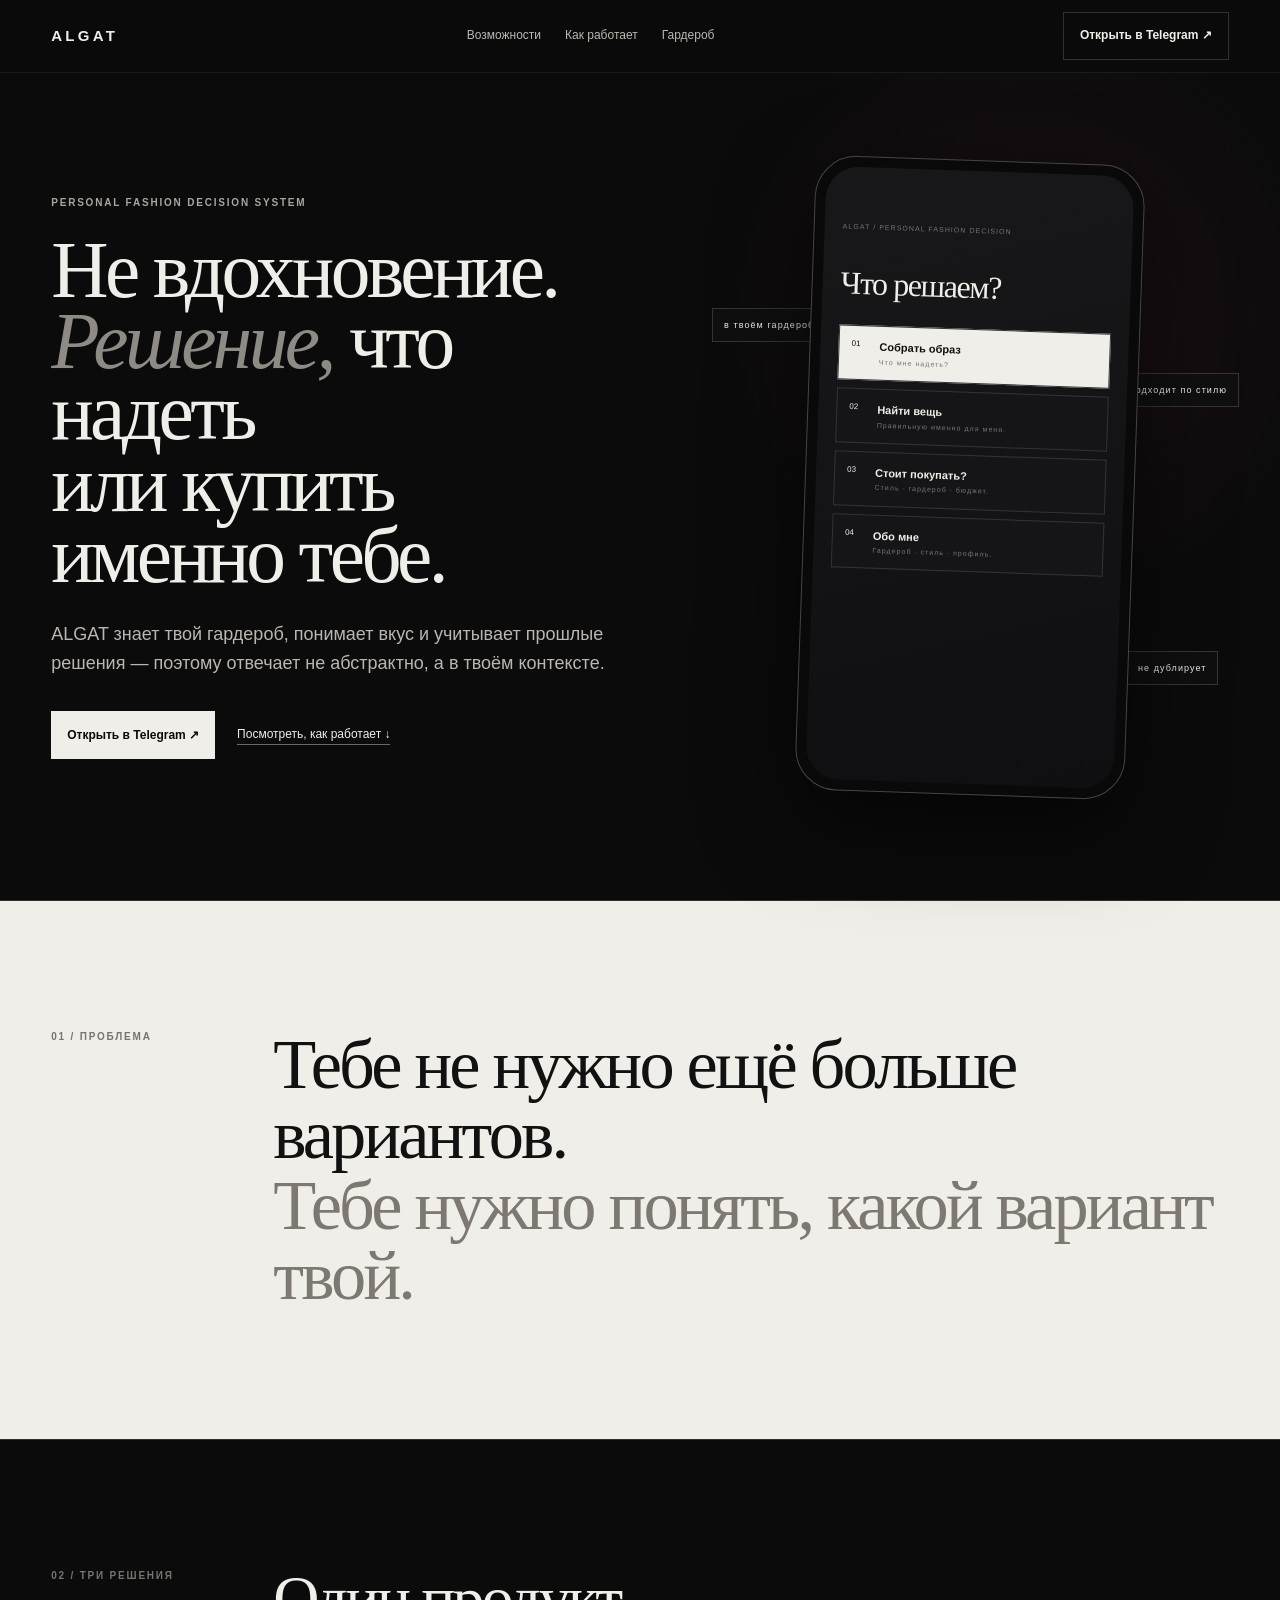
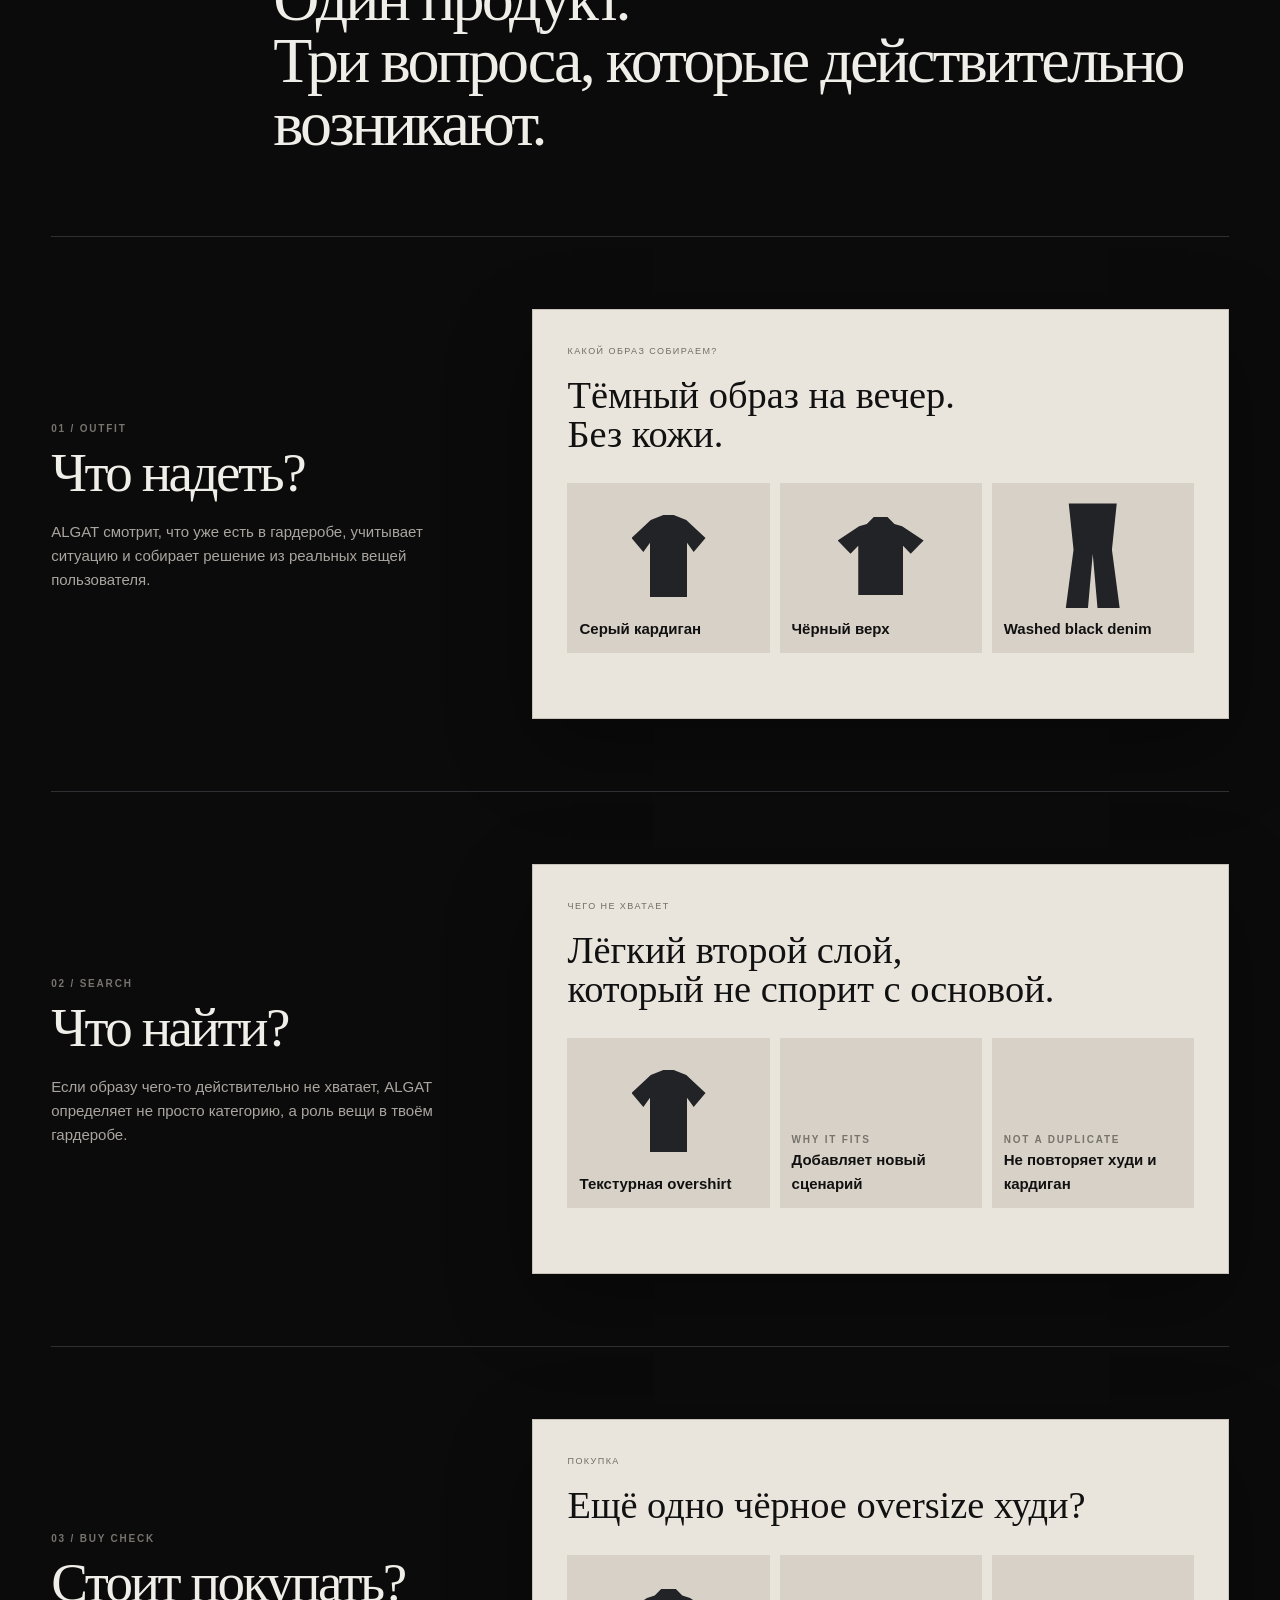
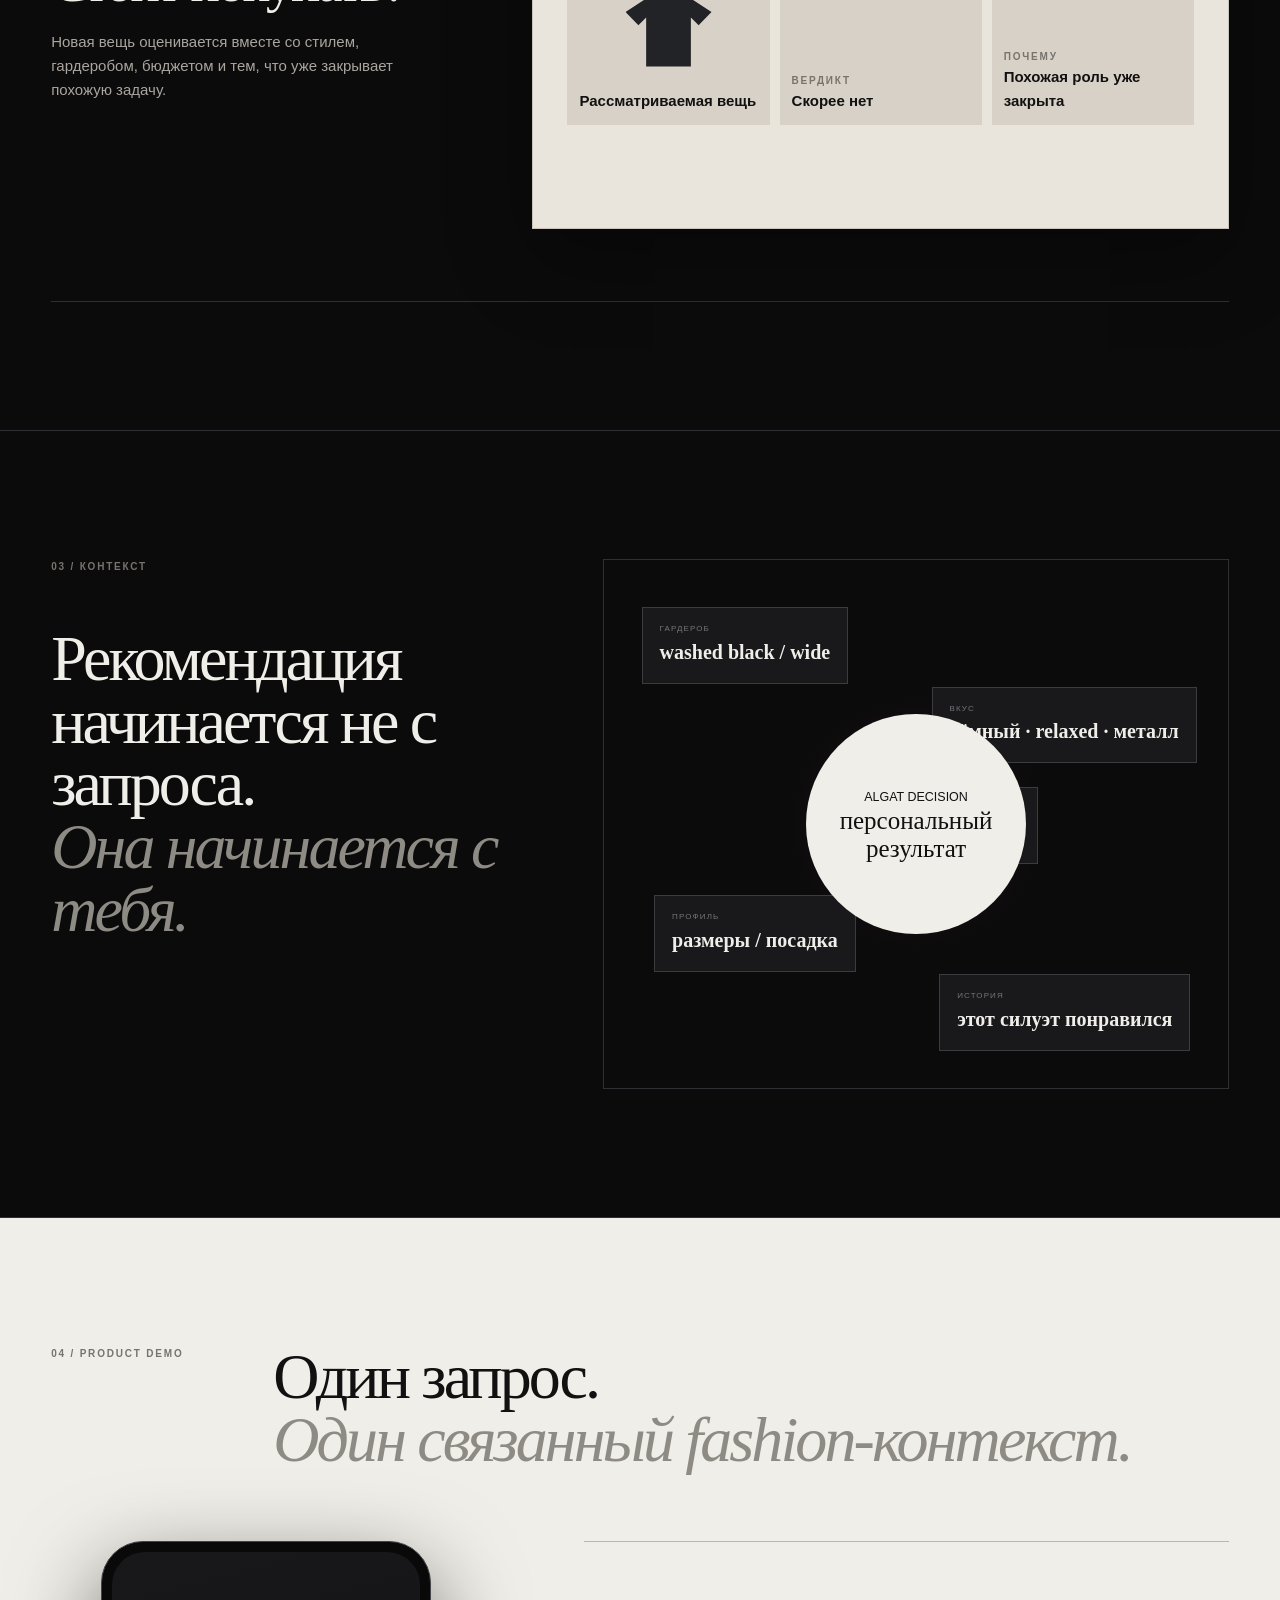
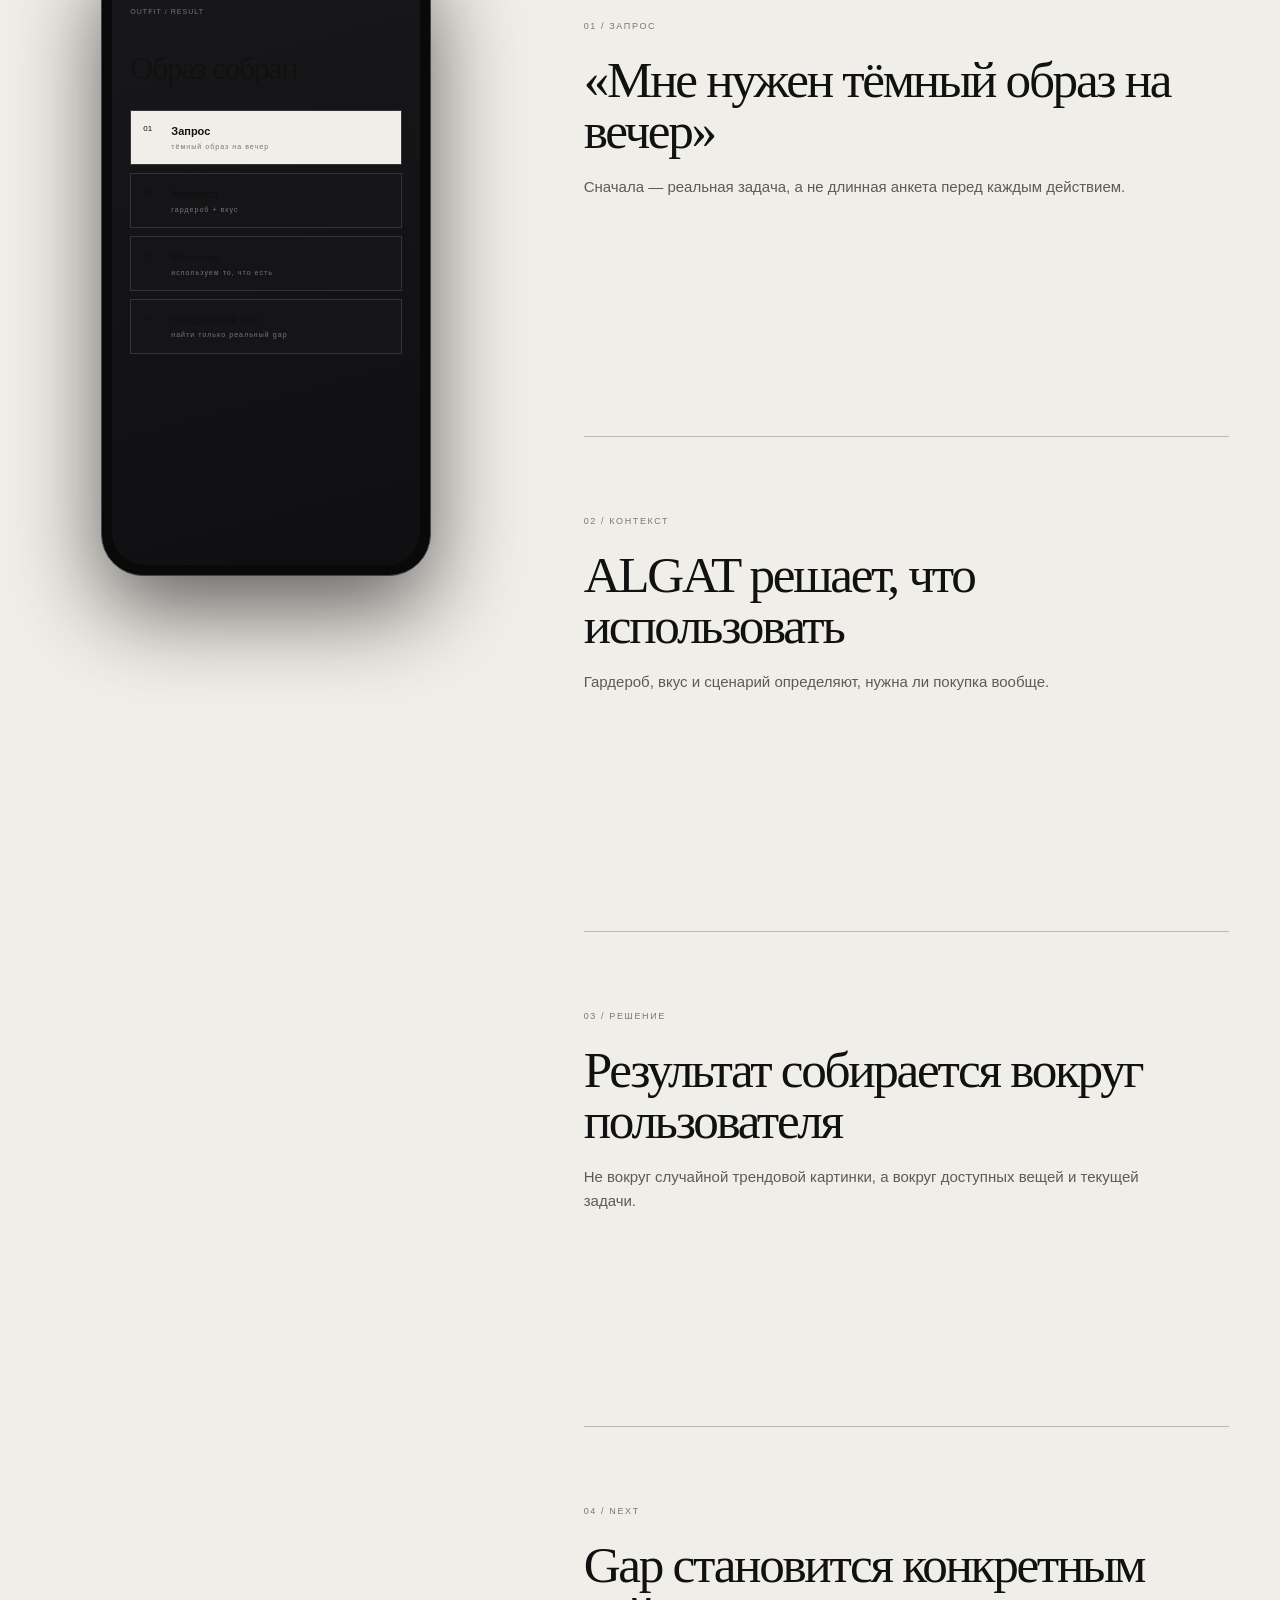
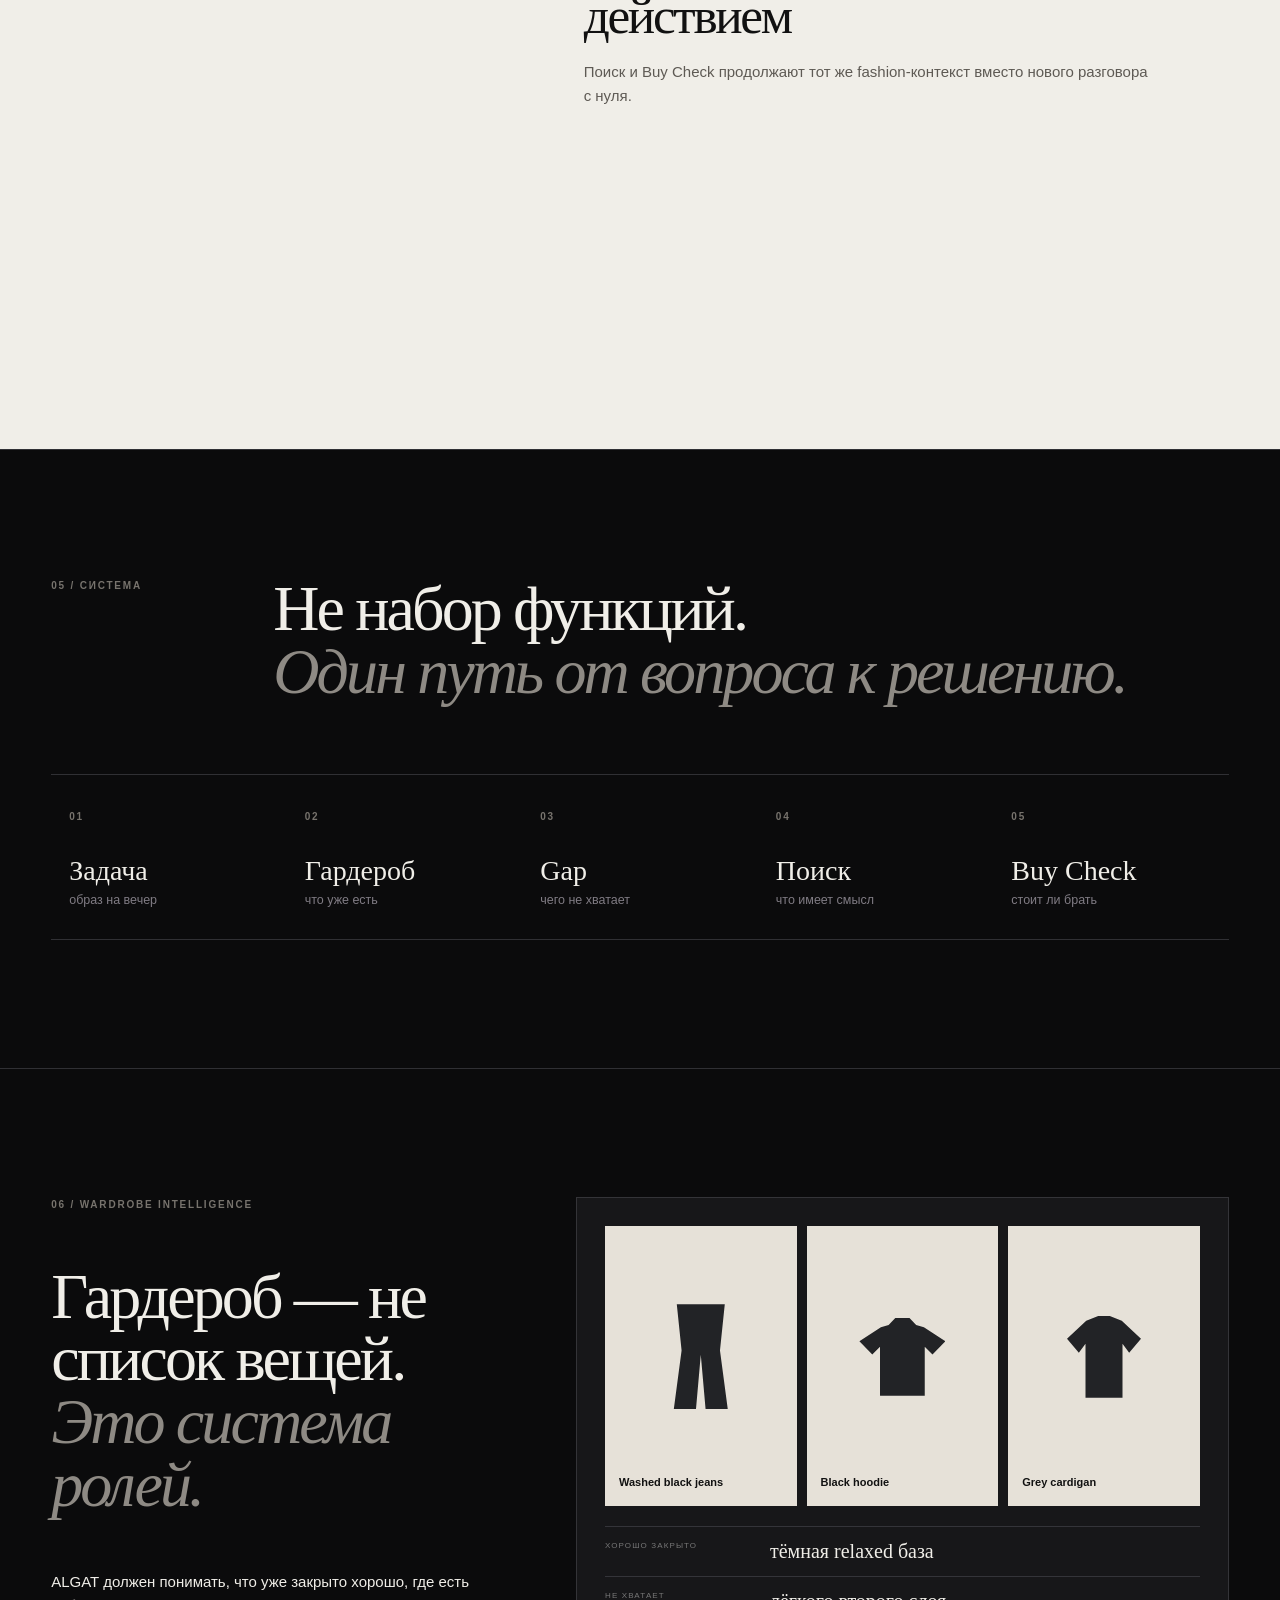
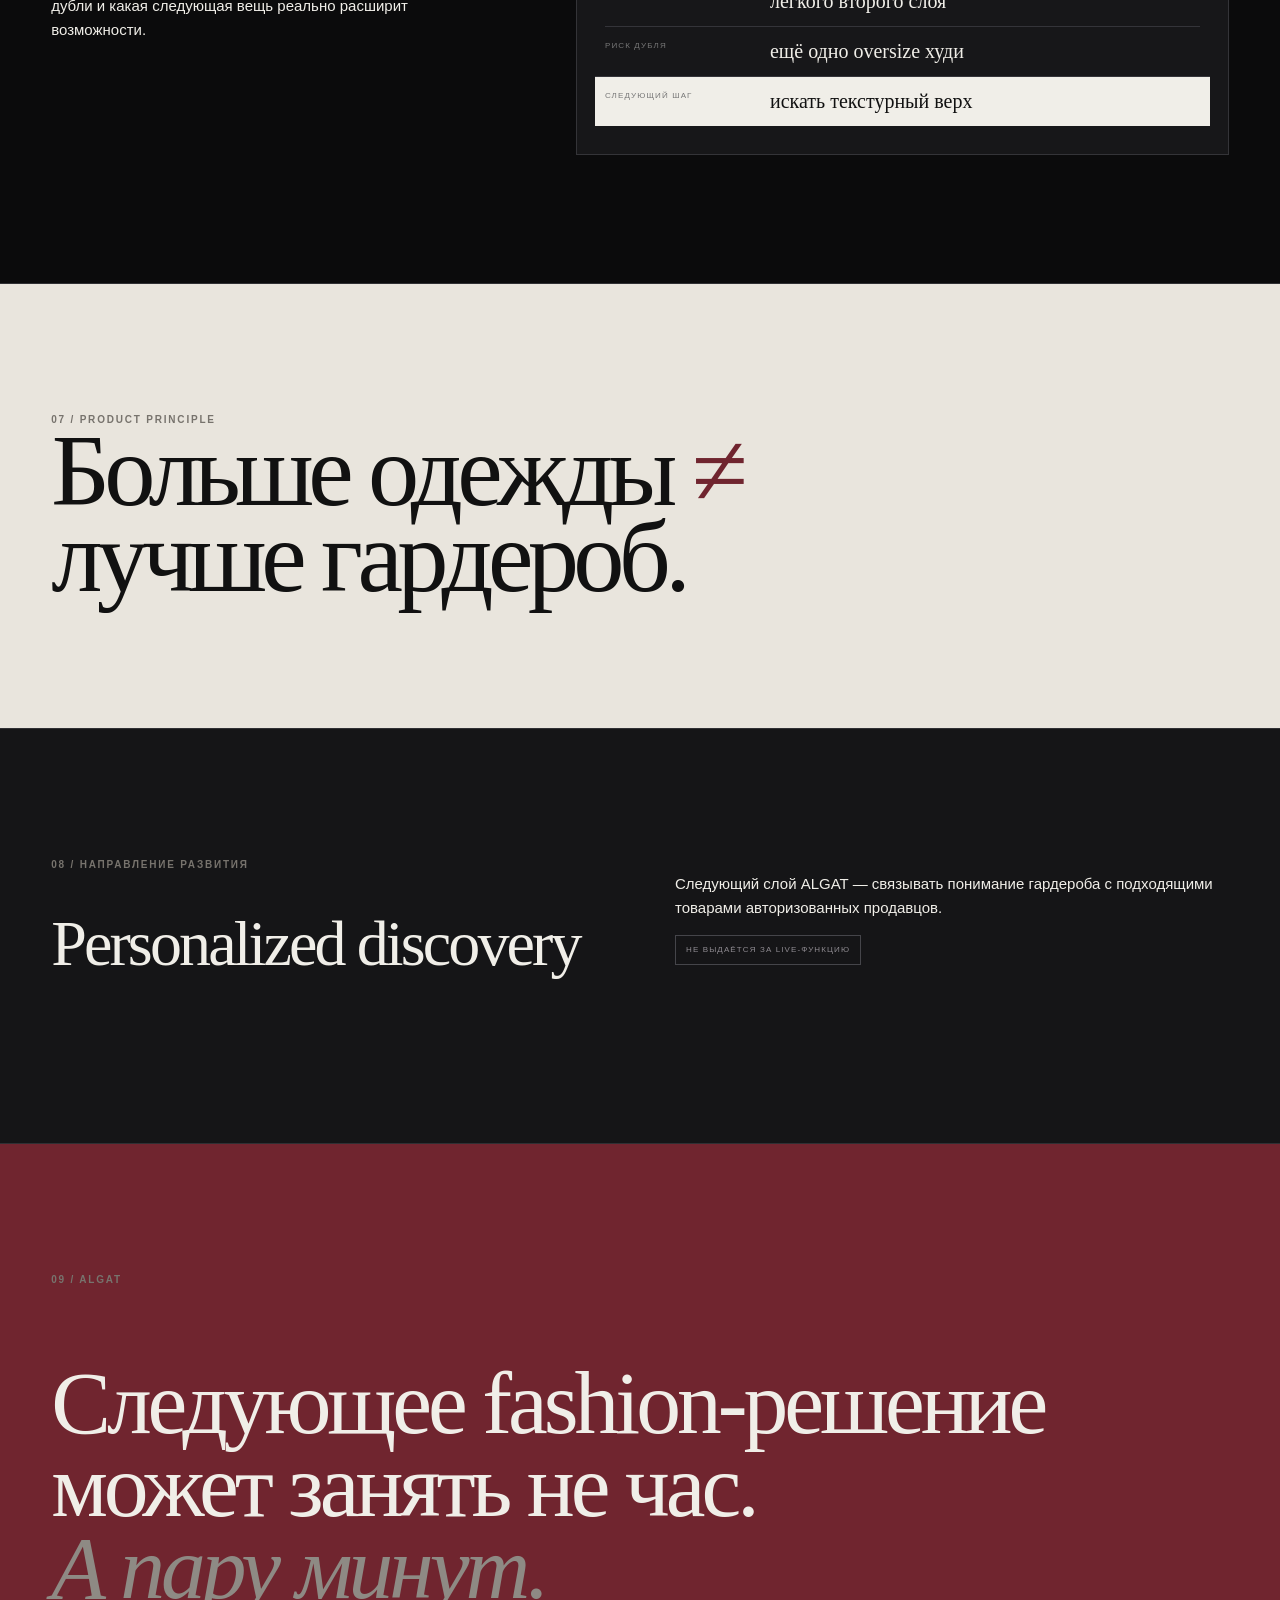
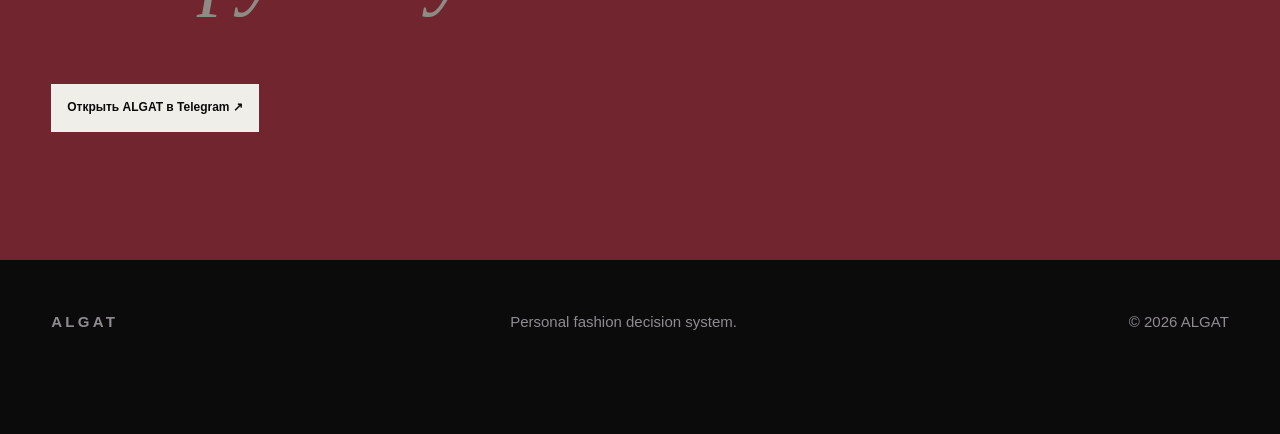
==== index.html @ d52c15f4 "Add ALGAT website staging page" ====
<!doctype html>
<html lang="ru">
<head>
<meta charset="utf-8">
<meta name="viewport" content="width=device-width,initial-scale=1,viewport-fit=cover">
<meta name="theme-color" content="#0b0b0c">
<title>ALGAT — персональная fashion decision system</title>
<meta name="description" content="ALGAT знает твой стиль и гардероб и помогает решить, что надеть, чего не хватает и стоит ли покупать конкретную вещь.">
<meta name="robots" content="noindex,nofollow">
<style>
:root{--b:#0b0b0c;--g:#171719;--l:#303034;--o:#f0eee8;--m:#aaa59e;--r:#70252f;--p:clamp(20px,4vw,64px);--s:Georgia,'Times New Roman',serif;--u:Inter,Arial,sans-serif}*{box-sizing:border-box}html{scroll-behavior:smooth;background:var(--b)}body{margin:0;background:var(--b);color:var(--o);font:15px/1.6 var(--u);overflow-x:hidden}a{color:inherit;text-decoration:none}.shell{width:min(1440px,100%);margin:auto;padding-inline:var(--p)}header{position:fixed;inset:0 0 auto;z-index:20;background:#0b0b0ccc;border-bottom:1px solid #ffffff12;backdrop-filter:blur(18px)}header .shell{height:72px;display:flex;align-items:center;gap:28px}.logo{font-weight:900;letter-spacing:.22em}.nav{display:flex;gap:24px;margin:auto;font-size:12px;color:#bdb8b0}.cta,.btn{display:inline-flex;align-items:center;justify-content:center;min-height:48px;padding:11px 16px;border:1px solid #ffffff28;font-weight:800;font-size:12px}.btn{background:var(--o);color:var(--b);border:0}.hero{min-height:100svh;padding:130px 0 76px;display:grid;align-items:center;background:radial-gradient(circle at 80% 35%,#70252f30,transparent 26%)}.hero-grid{display:grid;grid-template-columns:1.05fr .95fr;gap:7vw;align-items:center}.ey{font-size:10px;letter-spacing:.18em;color:#aaa69f;font-weight:800}h1,h2,h3{font-family:var(--s);font-weight:400;letter-spacing:-.045em}h1{font-size:clamp(54px,6.2vw,104px);line-height:.9;margin:24px 0 28px}h1 em,h2 em{color:#8e8a84;font-weight:400}.lead{max-width:650px;color:#bbb6af;font-size:18px}.actions{display:flex;gap:22px;align-items:center;margin-top:34px}.ghost{font-size:12px;border-bottom:1px solid #6e6964}.phone-wrap{min-height:650px;display:grid;place-items:center;position:relative}.phone{width:min(330px,74vw);aspect-ratio:.52;border:1px solid #44444a;border-radius:42px;background:#09090a;padding:10px;transform:rotate(2deg);box-shadow:0 34px 90px #0009}.screen{height:100%;border-radius:33px;background:linear-gradient(165deg,#18181b,#0f0f11);padding:45px 18px 18px}.screen small{color:#78747d;font-size:7px;letter-spacing:.15em}.screen h3{font-size:32px;margin:22px 0 16px}.menu{display:grid;gap:8px}.card{border:1px solid #333338;padding:12px;background:#151518;display:grid;grid-template-columns:28px 1fr}.card:first-child{background:var(--o);color:#111}.card span{grid-row:span 2;font-size:8px}.card b{font-size:11px}.card small{font-size:7px}.tag{position:absolute;border:1px solid #ffffff28;background:#111c;padding:9px 11px;font-size:9px;letter-spacing:.12em}.t1{left:0;top:24%}.t2{right:-2%;top:34%}.t3{right:2%;bottom:18%}.section{padding:clamp(88px,10vw,160px) 0;border-top:1px solid var(--l)}.paper{background:var(--o);color:#111}.head{display:grid;grid-template-columns:190px 1fr;gap:32px}.num{font-size:10px;letter-spacing:.18em;color:#77736d;font-weight:800}.head h2{font-size:clamp(46px,5vw,80px);line-height:.98;margin:0}.manifest{font-family:var(--s);font-size:clamp(44px,5.5vw,88px);line-height:1;letter-spacing:-.04em;margin:0}.manifest span{color:#7d7871}.decisions{display:grid;gap:0;margin-top:80px}.decision{display:grid;grid-template-columns:.72fr 1.28fr;gap:7vw;align-items:center;padding:72px 0;border-top:1px solid var(--l)}.decision:last-child{border-bottom:1px solid var(--l)}.decision h3{font-size:clamp(44px,4.3vw,70px);line-height:1;margin:8px 0 20px}.decision p{color:var(--m);max-width:430px}.ui{background:#e9e5dd;color:#111;min-height:410px;border:1px solid #c8c2b9;padding:34px;box-shadow:0 30px 80px #0005}.ui-k{font-size:9px;letter-spacing:.16em;color:#706b63}.ui h4{font:400 clamp(30px,3vw,48px)/1 var(--s);margin:18px 0 30px}.tiles{display:grid;grid-template-columns:repeat(3,1fr);gap:10px}.tile{min-height:170px;background:#d7d1c7;padding:12px;display:flex;flex-direction:column;justify-content:flex-end}.shape{margin:auto;background:#222326}.shirt{width:74px;height:82px;clip-path:polygon(26% 6%,43% 0,57% 0,74% 6%,100% 28%,84% 45%,75% 34%,75% 100%,25% 100%,25% 34%,16% 45%,0 28%)}.pants{width:60px;height:105px;clip-path:polygon(10% 0,90% 0,82% 44%,95% 100%,58% 100%,50% 48%,42% 100%,5% 100%,18% 44%)}.hood{width:86px;height:78px;clip-path:polygon(34% 9%,42% 0,58% 0,66% 9%,75% 12%,100% 30%,85% 47%,76% 37%,76% 100%,24% 100%,24% 37%,15% 47%,0 30%,25% 12%)}.context{display:grid;grid-template-columns:.85fr 1.15fr;gap:7vw}.context h2{font-size:clamp(48px,5vw,80px);line-height:.98}.board{min-height:530px;border:1px solid var(--l);position:relative;background:radial-gradient(circle at 50% 50%,#70252f28,transparent 33%)}.chip{position:absolute;background:#19191c;border:1px solid #3b3b40;padding:15px 17px}.chip small{display:block;color:#77737a;font-size:8px;letter-spacing:.14em}.chip b{font-family:var(--s);font-size:20px}.c1{left:6%;top:9%}.c2{right:5%;top:24%}.c3{left:8%;bottom:22%}.c4{right:6%;bottom:7%}.c5{left:38%;top:43%}.result{position:absolute;inset:50% auto auto 50%;transform:translate(-50%,-50%);width:220px;aspect-ratio:1;border-radius:50%;background:var(--o);color:#111;display:grid;place-items:center;text-align:center;padding:25px}.result b{font:400 25px/1.05 var(--s)}.demo{background:var(--o);color:#111}.demo-grid{display:grid;grid-template-columns:.8fr 1.2fr;gap:8vw;margin-top:70px}.demo-phone{position:sticky;top:120px;align-self:start;justify-self:center;transform:none}.steps{display:grid}.step{min-height:55vh;padding:70px 0;border-top:1px solid #bdb7ae}.step span{font-size:9px;letter-spacing:.18em;color:#777}.step h3{font-size:clamp(40px,4vw,64px);line-height:1;margin:18px 0}.step p{color:#5e5a54;max-width:570px}.journey{display:flex;overflow:auto;border-block:1px solid var(--l);margin-top:70px}.node{min-width:190px;flex:1;padding:28px 18px}.node b{display:block;font:400 28px var(--s);margin-top:28px}.node small{color:#807c84}.ward{display:grid;grid-template-columns:.8fr 1.2fr;gap:7vw}.ward h2{font-size:clamp(48px,5vw,80px);line-height:.98}.ward-board{background:#171719;border:1px solid #343438;padding:28px}.ward-items{display:grid;grid-template-columns:repeat(3,1fr);gap:10px}.ward-card{min-height:280px;background:#e6e1d8;color:#111;padding:14px;display:flex;flex-direction:column}.ward-card .shape{margin:auto}.ward-card b{font-size:11px}.ins{margin-top:20px}.ins div{display:grid;grid-template-columns:150px 1fr;gap:15px;padding:13px 0;border-top:1px solid #343439}.ins span{font-size:8px;letter-spacing:.14em;color:#777}.ins b{font:400 20px var(--s)}.ins .strong{background:var(--o);color:#111;margin-inline:-10px;padding-inline:10px}.principle{background:#e9e5dd;color:#111}.principle .big{font:400 clamp(64px,8vw,126px)/.84 var(--s);letter-spacing:-.055em;margin:0}.principle .big span{color:var(--r)}.future{background:#151517}.future-grid{display:grid;grid-template-columns:1fr 1fr;gap:70px}.future h2{font-size:64px;margin:20px 0}.badge{display:inline-block;border:1px solid #45454a;padding:8px 10px;font-size:8px;letter-spacing:.14em;color:#8f8b91}.final{background:var(--r);min-height:70vh;display:flex;align-items:center}.final h2{font-size:clamp(58px,7vw,108px);line-height:.92;max-width:1100px}.footer{padding:50px 0 100px}.footer-grid{display:flex;justify-content:space-between;gap:30px;color:#8f8b91}.toast{position:fixed;z-index:30;left:50%;bottom:25px;transform:translate(-50%,20px);opacity:0;background:var(--o);color:#111;padding:12px 15px;font-size:11px;font-weight:800;transition:.2s}.toast.on{opacity:1;transform:translate(-50%,0)}@media(max-width:820px){.nav{display:none}.hero-grid,.context,.ward,.demo-grid,.future-grid,.decision{grid-template-columns:1fr}.hero{padding-top:110px}.phone-wrap{min-height:540px}.tag{display:none}.head{grid-template-columns:1fr}.decision{gap:30px}.demo-phone{position:relative;top:auto}.steps .step{min-height:auto}.ward-items{grid-template-columns:repeat(3,minmax(170px,1fr));overflow:auto}.footer-grid{flex-direction:column}}@media(max-width:560px){:root{--p:20px}header .shell{height:64px}.cta{padding:9px 10px}h1{font-size:50px}.lead{font-size:15px}.actions{flex-direction:column;align-items:stretch}.btn{width:100%}.ghost{width:max-content}.phone-wrap{min-height:480px}.phone{width:270px}.section{padding:82px 0}.manifest{font-size:42px}.ui{margin-inline:-20px;border-inline:0;padding:24px 20px;min-height:360px}.tiles{gap:6px}.tile{min-height:135px;padding:8px}.context .board{margin-inline:-20px;border-inline:0}.chip{padding:12px}.chip b{font-size:16px}.result{width:190px}.step h3{font-size:38px}.ward-board{margin-inline:-20px;border-inline:0}.ins div{grid-template-columns:105px 1fr}.principle .big{font-size:64px}.future h2{font-size:48px}.final h2{font-size:54px}.footer-grid{font-size:12px}}@media(prefers-reduced-motion:reduce){html{scroll-behavior:auto}}
</style>
</head>
<body>
<header><div class="shell"><a class="logo" href="#top">ALGAT</a><nav class="nav"><a href="#decisions">Возможности</a><a href="#demo">Как работает</a><a href="#wardrobe">Гардероб</a></nav><a class="cta js-tg" href="#demo">Открыть в Telegram ↗</a></div></header>
<main>
<section class="hero" id="top"><div class="shell hero-grid"><div><div class="ey">PERSONAL FASHION DECISION SYSTEM</div><h1>Не вдохновение.<br><em>Решение,</em> что надеть<br>или купить именно тебе.</h1><p class="lead">ALGAT знает твой гардероб, понимает вкус и учитывает прошлые решения — поэтому отвечает не абстрактно, а в твоём контексте.</p><div class="actions"><a class="btn js-tg" href="#demo">Открыть в Telegram ↗</a><a class="ghost" href="#demo">Посмотреть, как работает ↓</a></div></div><div class="phone-wrap"><div class="tag t1">в твоём гардеробе</div><div class="tag t2">подходит по стилю</div><div class="tag t3">не дублирует</div><div class="phone"><div class="screen"><small>ALGAT / PERSONAL FASHION DECISION</small><h3>Что решаем?</h3><div class="menu"><div class="card"><span>01</span><b>Собрать образ</b><small>Что мне надеть?</small></div><div class="card"><span>02</span><b>Найти вещь</b><small>Правильную именно для меня.</small></div><div class="card"><span>03</span><b>Стоит покупать?</b><small>Стиль · гардероб · бюджет.</small></div><div class="card"><span>04</span><b>Обо мне</b><small>Гардероб · стиль · профиль.</small></div></div></div></div></div></div></section>
<section class="section paper"><div class="shell head"><div class="num">01 / ПРОБЛЕМА</div><p class="manifest">Тебе не нужно ещё больше вариантов.<br><span>Тебе нужно понять, какой вариант твой.</span></p></div></section>
<section class="section" id="decisions"><div class="shell"><div class="head"><div class="num">02 / ТРИ РЕШЕНИЯ</div><h2>Один продукт.<br>Три вопроса, которые действительно возникают.</h2></div><div class="decisions"><article class="decision"><div><div class="num">01 / OUTFIT</div><h3>Что надеть?</h3><p>ALGAT смотрит, что уже есть в гардеробе, учитывает ситуацию и собирает решение из реальных вещей пользователя.</p></div><div class="ui"><div class="ui-k">КАКОЙ ОБРАЗ СОБИРАЕМ?</div><h4>Тёмный образ на вечер.<br>Без кожи.</h4><div class="tiles"><div class="tile"><div class="shape shirt"></div><b>Серый кардиган</b></div><div class="tile"><div class="shape hood"></div><b>Чёрный верх</b></div><div class="tile"><div class="shape pants"></div><b>Washed black denim</b></div></div></div></article><article class="decision"><div><div class="num">02 / SEARCH</div><h3>Что найти?</h3><p>Если образу чего-то действительно не хватает, ALGAT определяет не просто категорию, а роль вещи в твоём гардеробе.</p></div><div class="ui"><div class="ui-k">ЧЕГО НЕ ХВАТАЕТ</div><h4>Лёгкий второй слой,<br>который не спорит с основой.</h4><div class="tiles"><div class="tile"><div class="shape shirt"></div><b>Текстурная overshirt</b></div><div class="tile"><span class="num">WHY IT FITS</span><b>Добавляет новый сценарий</b></div><div class="tile"><span class="num">NOT A DUPLICATE</span><b>Не повторяет худи и кардиган</b></div></div></div></article><article class="decision"><div><div class="num">03 / BUY CHECK</div><h3>Стоит покупать?</h3><p>Новая вещь оценивается вместе со стилем, гардеробом, бюджетом и тем, что уже закрывает похожую задачу.</p></div><div class="ui"><div class="ui-k">ПОКУПКА</div><h4>Ещё одно чёрное oversize худи?</h4><div class="tiles"><div class="tile"><div class="shape hood"></div><b>Рассматриваемая вещь</b></div><div class="tile"><span class="num">ВЕРДИКТ</span><b>Скорее нет</b></div><div class="tile"><span class="num">ПОЧЕМУ</span><b>Похожая роль уже закрыта</b></div></div></div></article></div></div></section>
<section class="section"><div class="shell context"><div><div class="num">03 / КОНТЕКСТ</div><h2>Рекомендация начинается не с запроса.<br><em>Она начинается с тебя.</em></h2></div><div class="board"><div class="chip c1"><small>ГАРДЕРОБ</small><b>washed black / wide</b></div><div class="chip c2"><small>ВКУС</small><b>тёмный · relaxed · металл</b></div><div class="chip c3"><small>ПРОФИЛЬ</small><b>размеры / посадка</b></div><div class="chip c4"><small>ИСТОРИЯ</small><b>этот силуэт понравился</b></div><div class="chip c5"><small>СЕЙЧАС</small><b>вечер · прохладно</b></div><div class="result"><div><small>ALGAT DECISION</small><br><b>персональный результат</b></div></div></div></div></section>
<section class="section demo" id="demo"><div class="shell"><div class="head"><div class="num">04 / PRODUCT DEMO</div><h2>Один запрос.<br><em>Один связанный fashion-контекст.</em></h2></div><div class="demo-grid"><div class="phone demo-phone"><div class="screen"><small>OUTFIT / RESULT</small><h3>Образ собран</h3><div class="menu"><div class="card"><span>01</span><b>Запрос</b><small>тёмный образ на вечер</small></div><div class="card"><span>02</span><b>Контекст</b><small>гардероб + вкус</small></div><div class="card"><span>03</span><b>Решение</b><small>используем то, что есть</small></div><div class="card"><span>04</span><b>Следующий шаг</b><small>найти только реальный gap</small></div></div></div></div><div class="steps"><article class="step"><span>01 / ЗАПРОС</span><h3>«Мне нужен тёмный образ на вечер»</h3><p>Сначала — реальная задача, а не длинная анкета перед каждым действием.</p></article><article class="step"><span>02 / КОНТЕКСТ</span><h3>ALGAT решает, что использовать</h3><p>Гардероб, вкус и сценарий определяют, нужна ли покупка вообще.</p></article><article class="step"><span>03 / РЕШЕНИЕ</span><h3>Результат собирается вокруг пользователя</h3><p>Не вокруг случайной трендовой картинки, а вокруг доступных вещей и текущей задачи.</p></article><article class="step"><span>04 / NEXT</span><h3>Gap становится конкретным действием</h3><p>Поиск и Buy Check продолжают тот же fashion-контекст вместо нового разговора с нуля.</p></article></div></div></div></section>
<section class="section"><div class="shell"><div class="head"><div class="num">05 / СИСТЕМА</div><h2>Не набор функций.<br><em>Один путь от вопроса к решению.</em></h2></div><div class="journey"><div class="node"><span class="num">01</span><b>Задача</b><small>образ на вечер</small></div><div class="node"><span class="num">02</span><b>Гардероб</b><small>что уже есть</small></div><div class="node"><span class="num">03</span><b>Gap</b><small>чего не хватает</small></div><div class="node"><span class="num">04</span><b>Поиск</b><small>что имеет смысл</small></div><div class="node"><span class="num">05</span><b>Buy Check</b><small>стоит ли брать</small></div></div></div></section>
<section class="section" id="wardrobe"><div class="shell ward"><div><div class="num">06 / WARDROBE INTELLIGENCE</div><h2>Гардероб — не список вещей.<br><em>Это система ролей.</em></h2><p>ALGAT должен понимать, что уже закрыто хорошо, где есть дубли и какая следующая вещь реально расширит возможности.</p></div><div class="ward-board"><div class="ward-items"><div class="ward-card"><div class="shape pants"></div><b>Washed black jeans</b></div><div class="ward-card"><div class="shape hood"></div><b>Black hoodie</b></div><div class="ward-card"><div class="shape shirt"></div><b>Grey cardigan</b></div></div><div class="ins"><div><span>ХОРОШО ЗАКРЫТО</span><b>тёмная relaxed база</b></div><div><span>НЕ ХВАТАЕТ</span><b>лёгкого второго слоя</b></div><div><span>РИСК ДУБЛЯ</span><b>ещё одно oversize худи</b></div><div class="strong"><span>СЛЕДУЮЩИЙ ШАГ</span><b>искать текстурный верх</b></div></div></div></div></section>
<section class="section principle"><div class="shell"><div class="num">07 / PRODUCT PRINCIPLE</div><p class="big">Больше одежды <span>≠</span><br>лучше гардероб.</p></div></section>
<section class="section future"><div class="shell future-grid"><div><div class="num">08 / НАПРАВЛЕНИЕ РАЗВИТИЯ</div><h2>Personalized discovery</h2></div><div><p>Следующий слой ALGAT — связывать понимание гардероба с подходящими товарами авторизованных продавцов.</p><span class="badge">НЕ ВЫДАЁТСЯ ЗА LIVE-ФУНКЦИЮ</span></div></div></section>
<section class="section final"><div class="shell"><div class="num">09 / ALGAT</div><h2>Следующее fashion-решение<br>может занять не час.<br><em>А пару минут.</em></h2><a class="btn js-tg" href="#demo">Открыть ALGAT в Telegram ↗</a></div></section>
</main><footer class="footer"><div class="shell footer-grid"><b class="logo">ALGAT</b><span>Personal fashion decision system.</span><span>© 2026 ALGAT</span></div></footer><div class="toast" id="toast">Telegram-ссылка будет подключена перед публикацией.</div>
<script>const TG='';const toast=document.getElementById('toast');let tm;document.querySelectorAll('.js-tg').forEach(a=>a.addEventListener('click',e=>{if(TG){a.href=TG;a.target='_blank';return}e.preventDefault();document.querySelector('#demo').scrollIntoView({behavior:matchMedia('(prefers-reduced-motion: reduce)').matches?'auto':'smooth'});toast.classList.add('on');clearTimeout(tm);tm=setTimeout(()=>toast.classList.remove('on'),2300)}));</script>
</body></html>
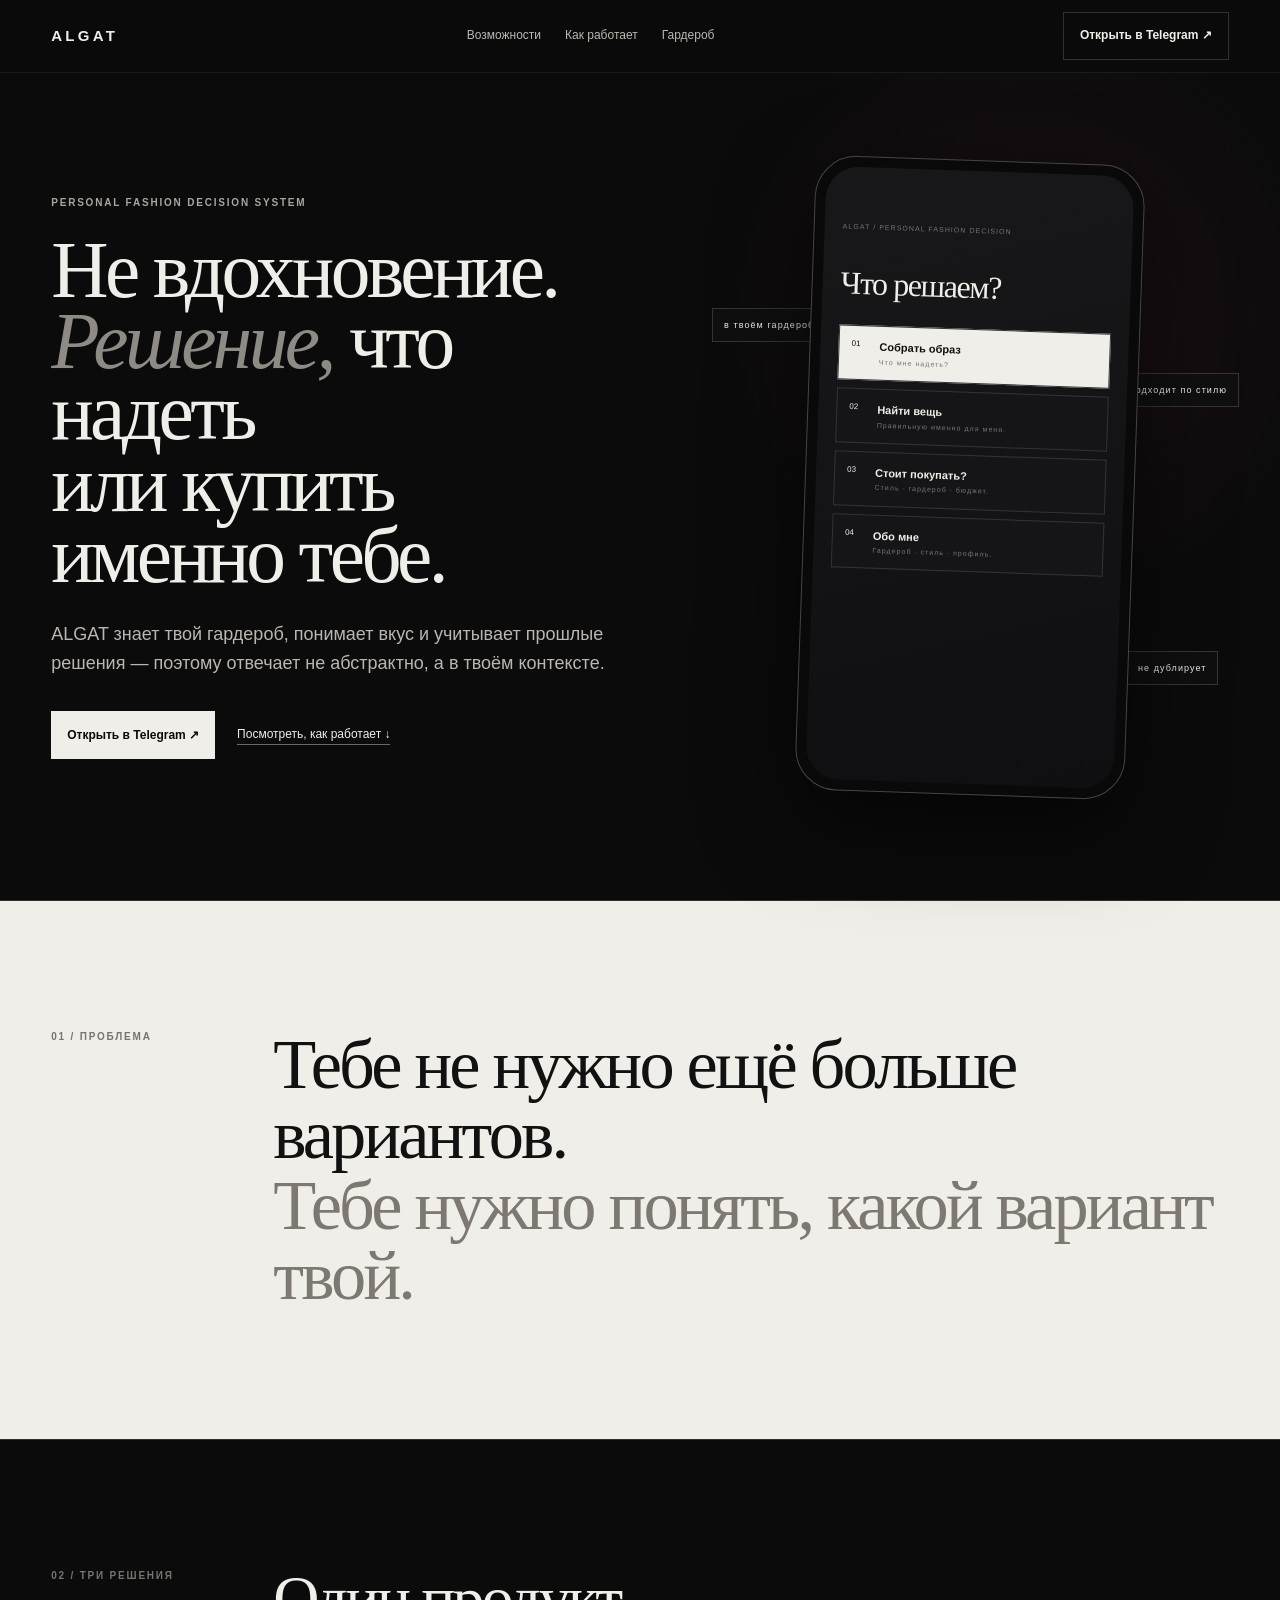
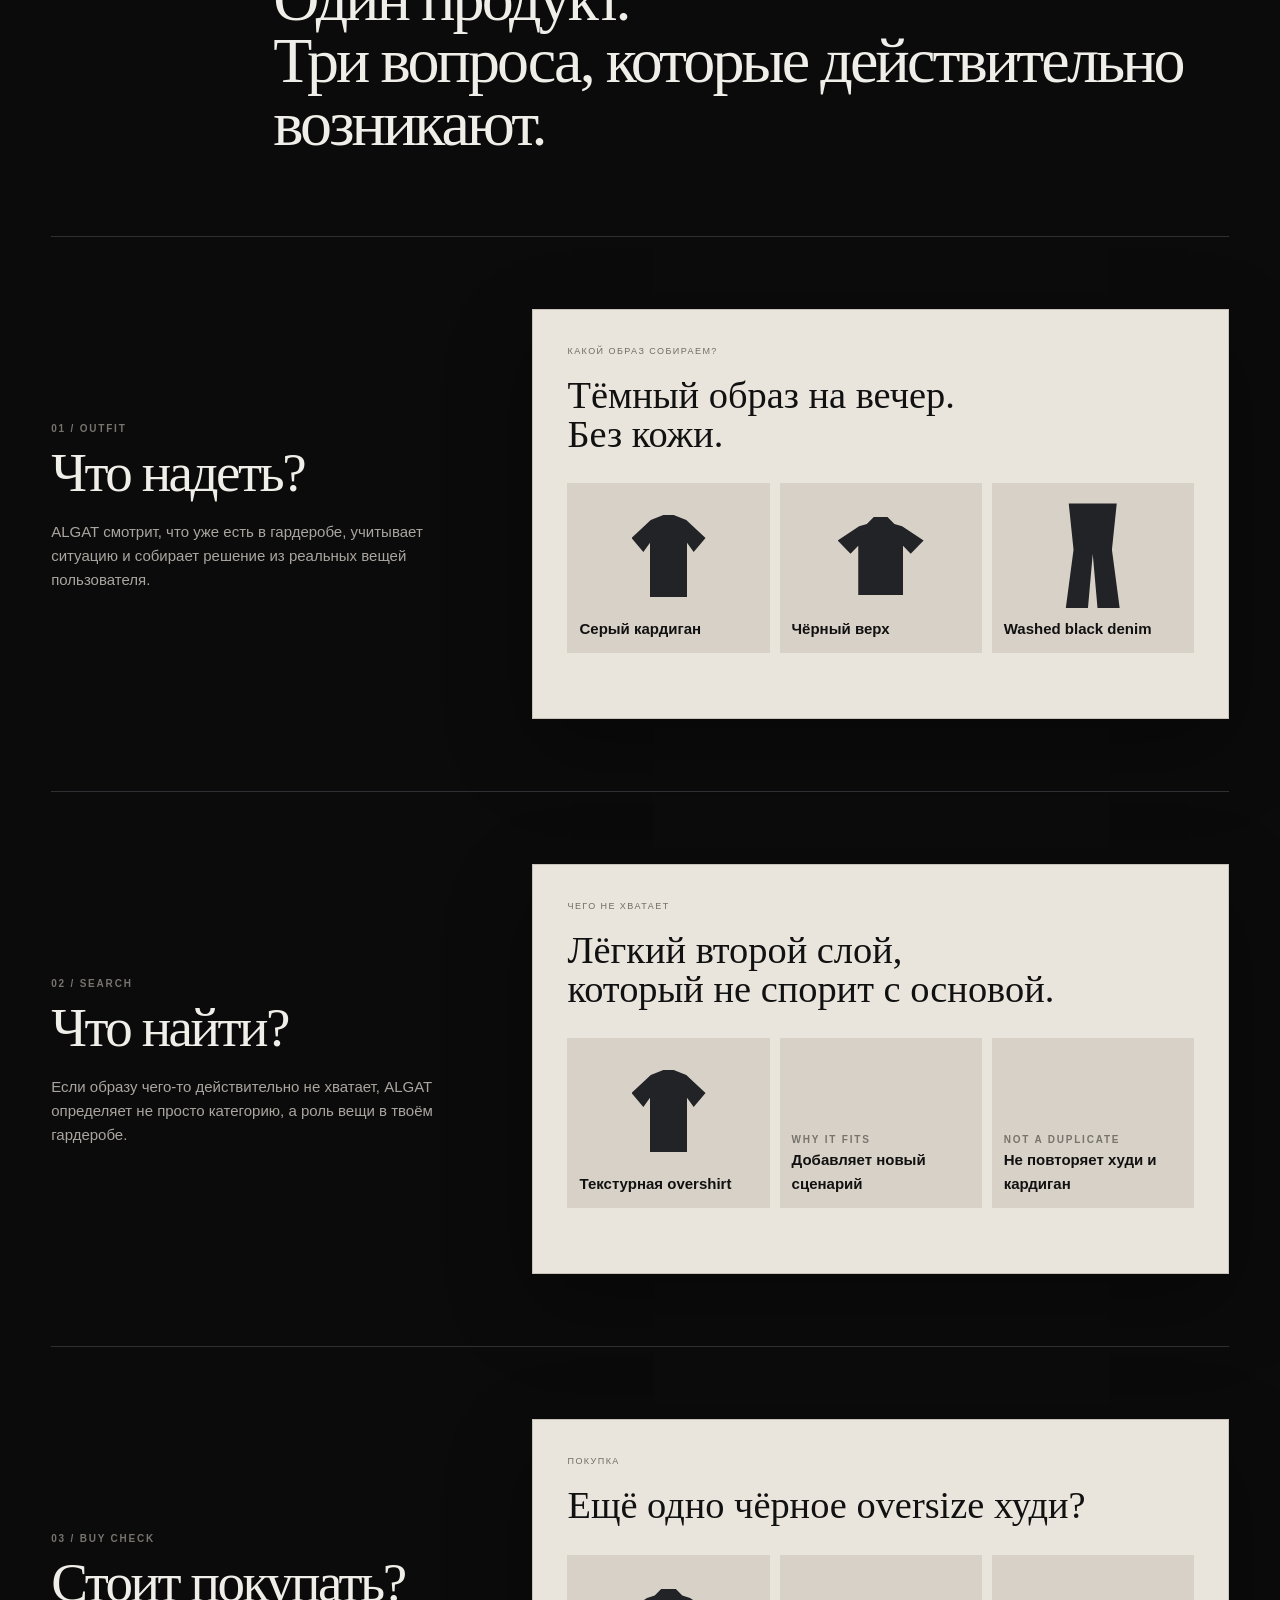
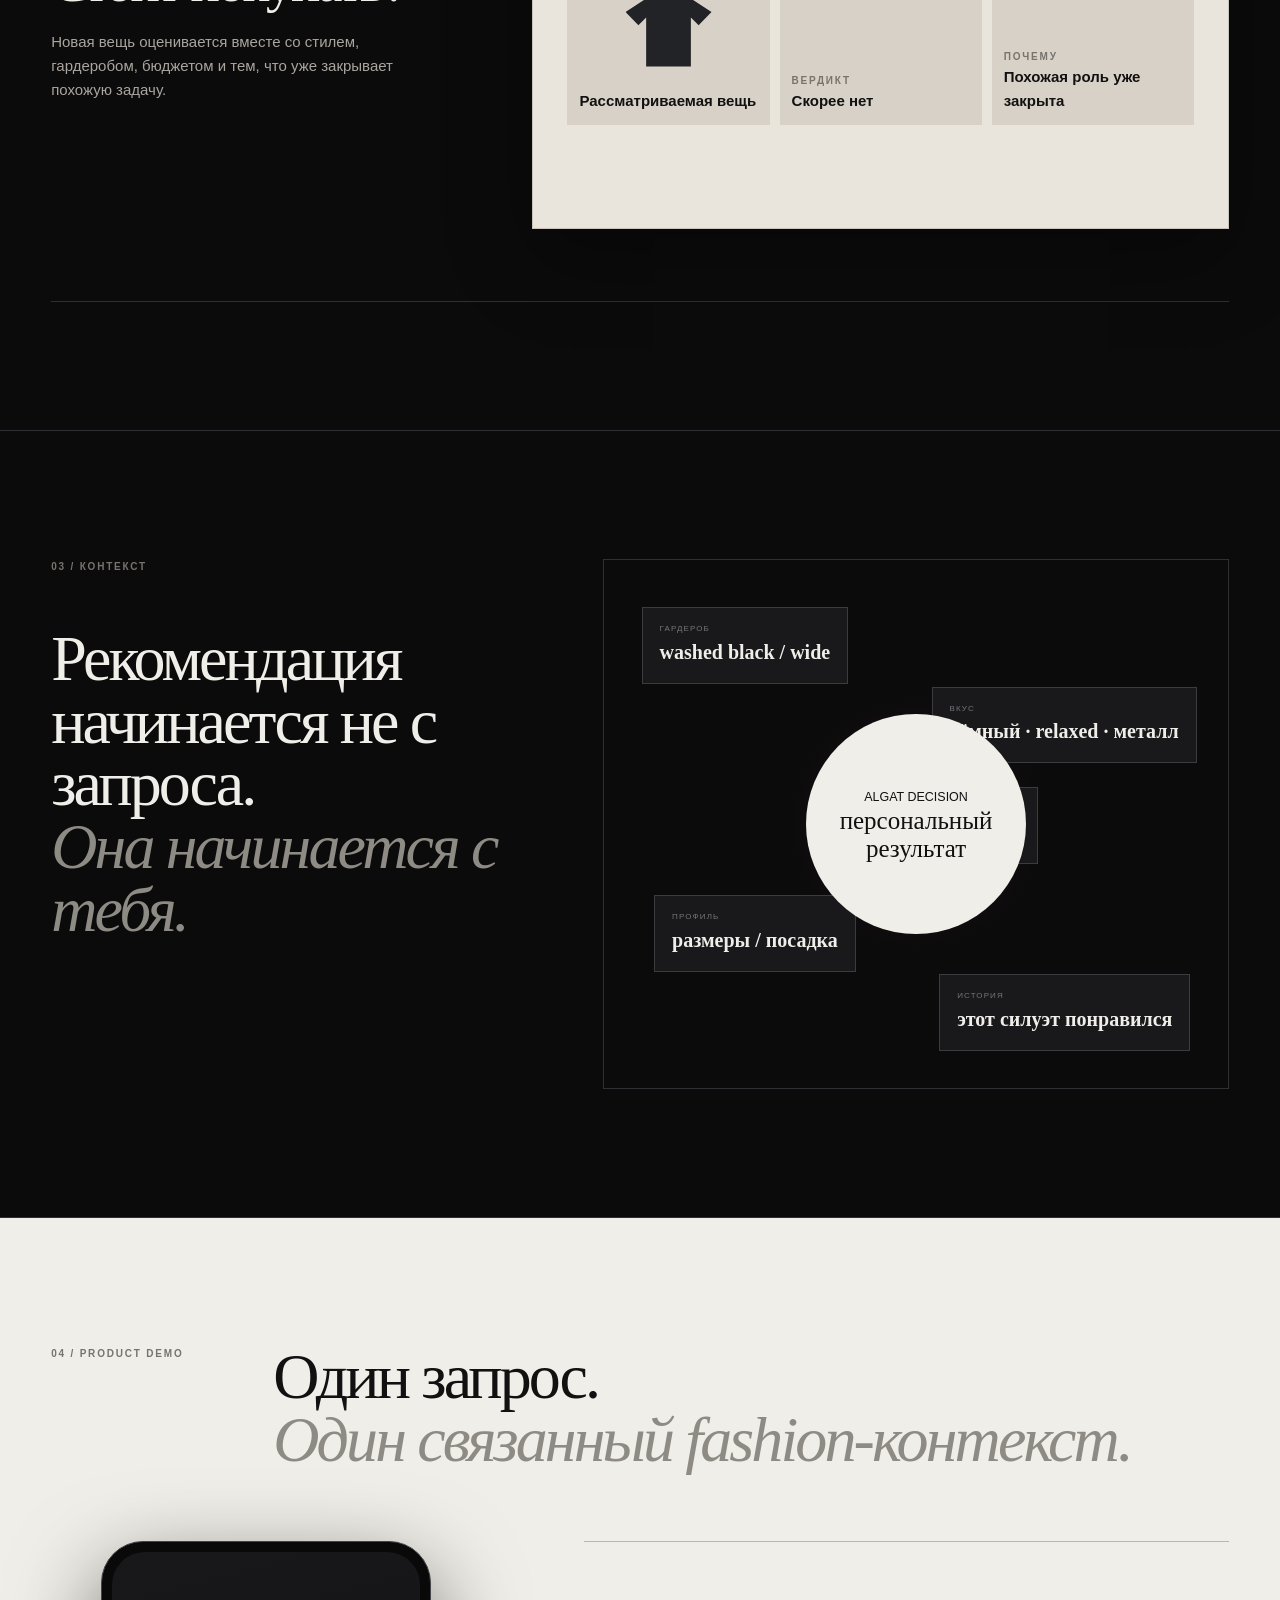
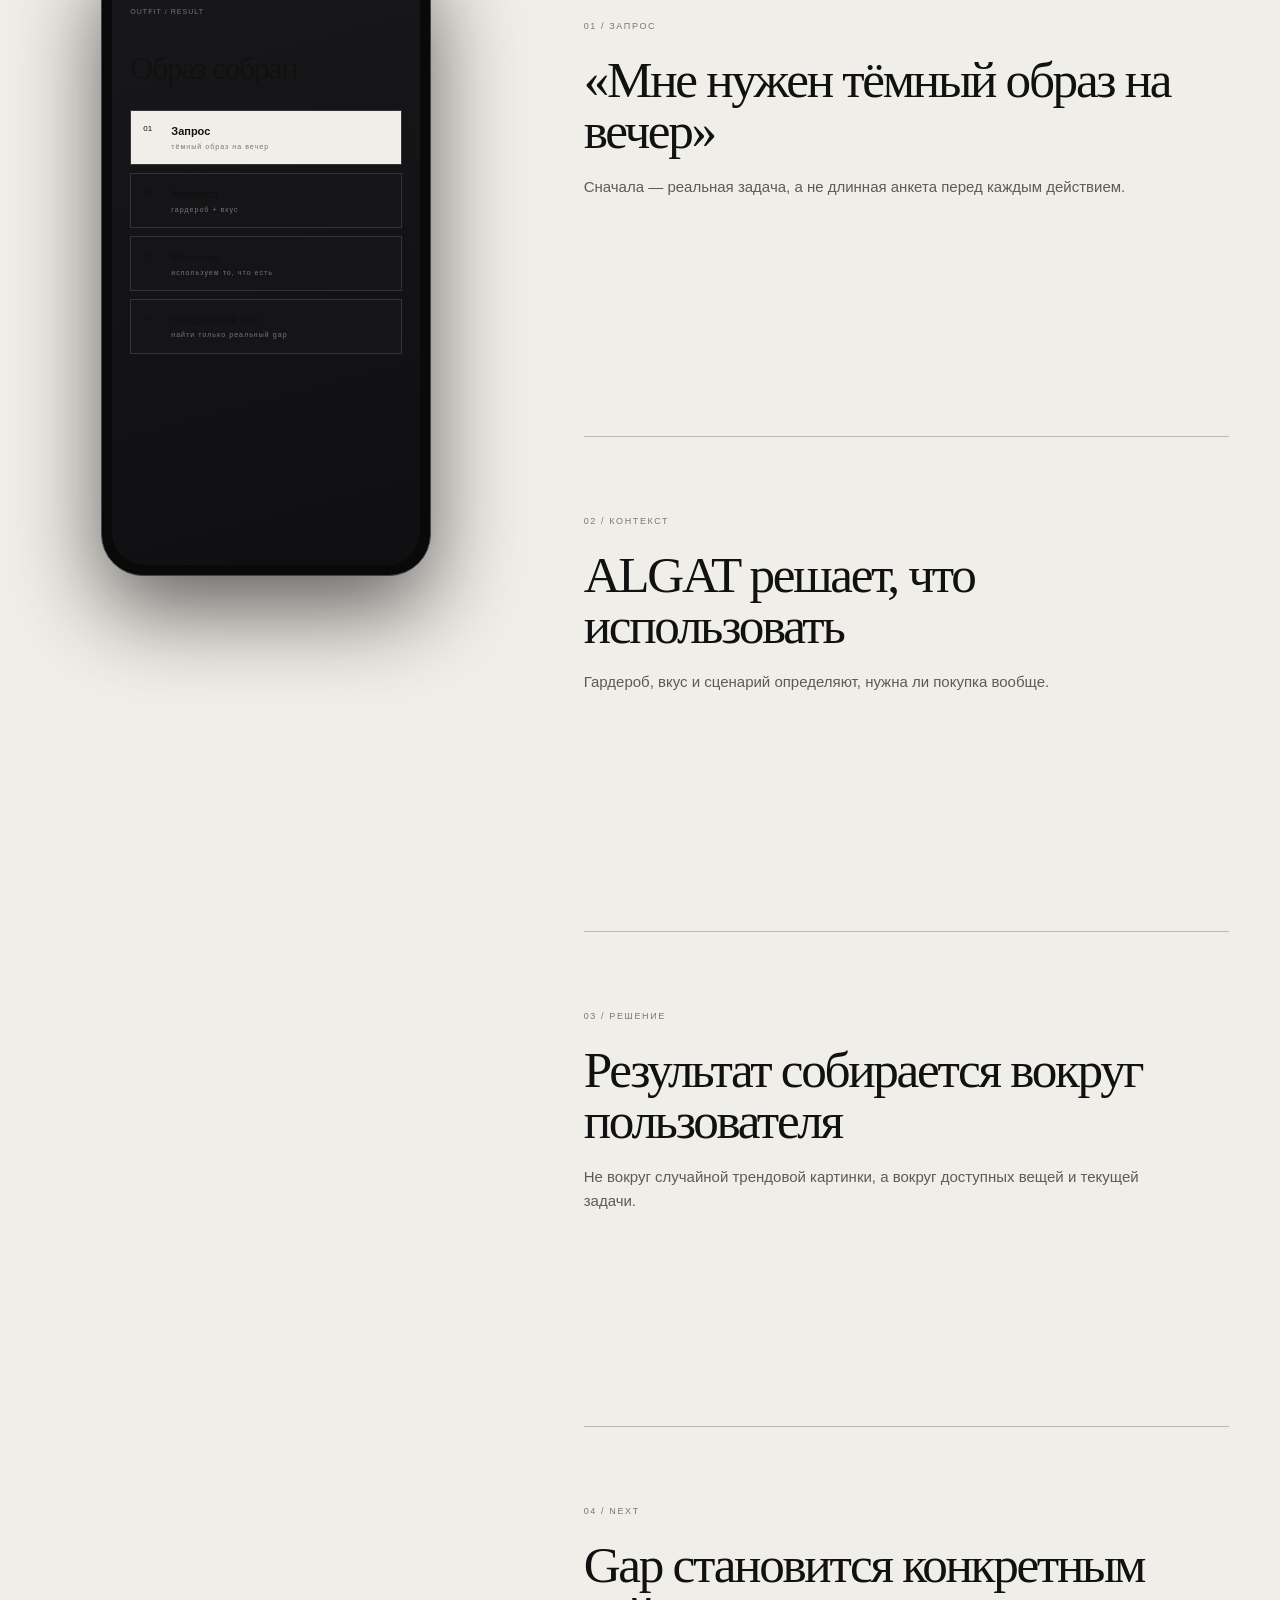
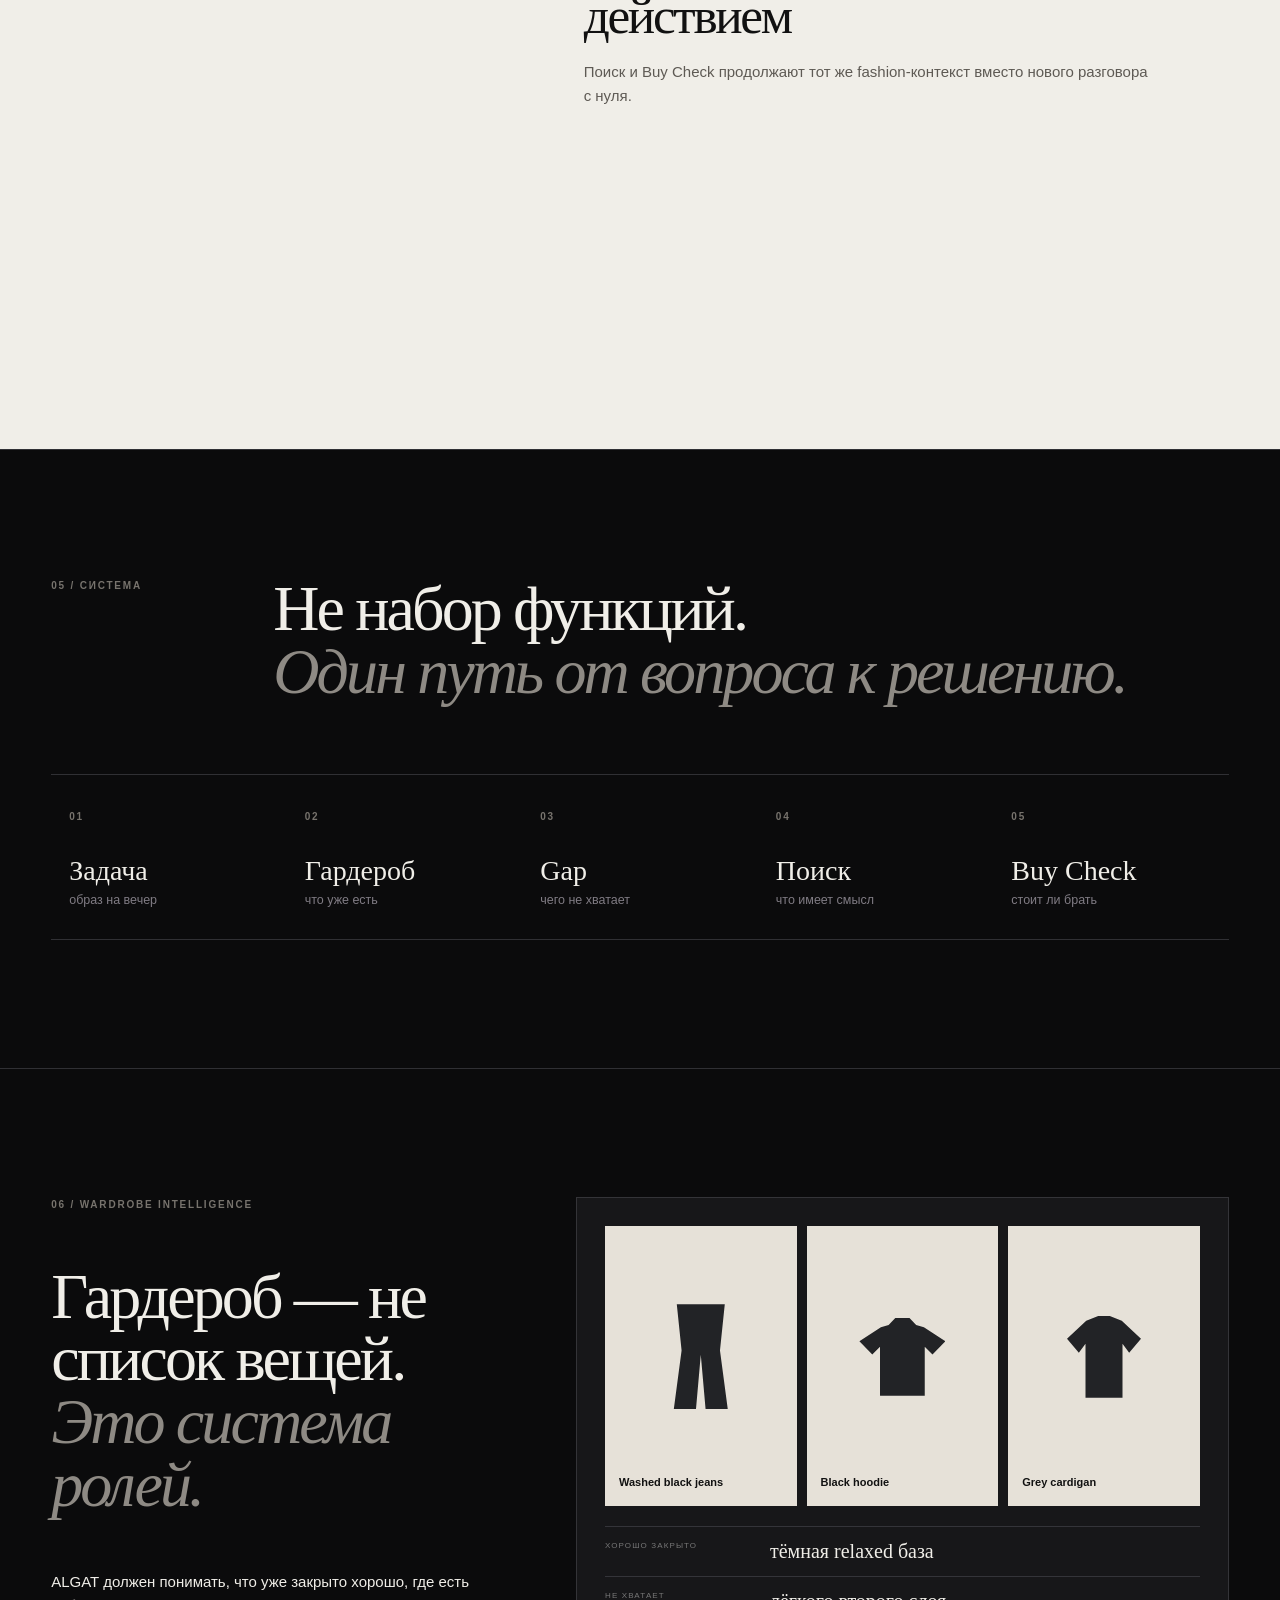
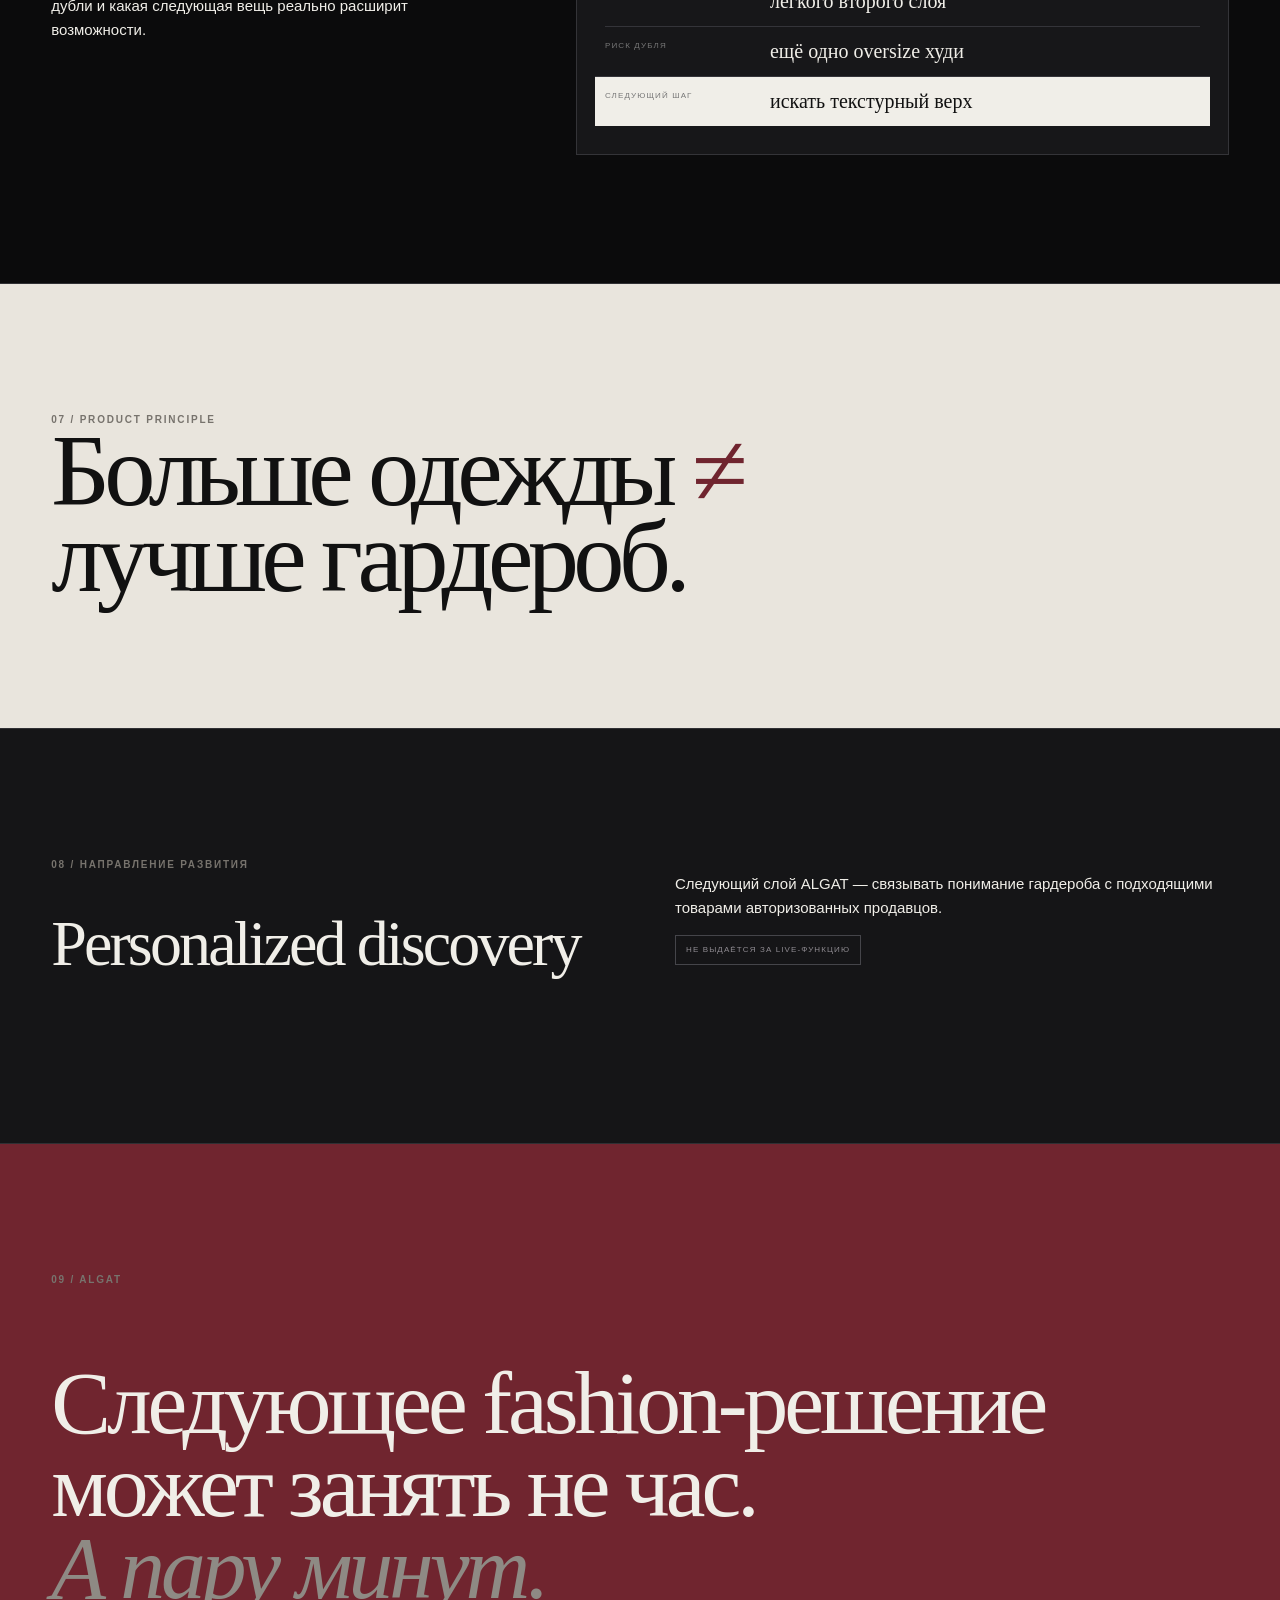
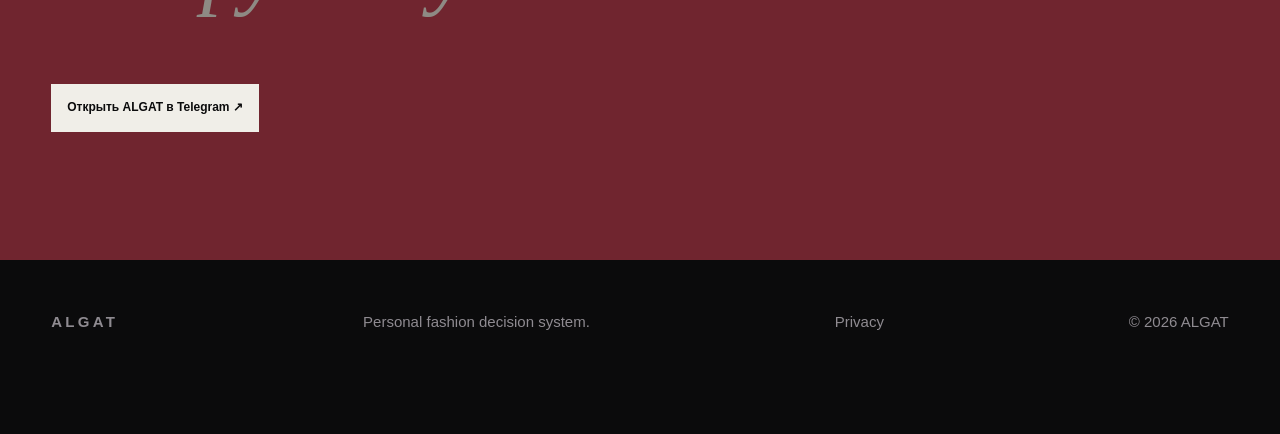
==== commit d1813b99: "Wire production Privacy URL and SEO metadata" ====
--- a/index.html
+++ b/index.html
@@ -6,7 +6,13 @@
 <meta name="theme-color" content="#0b0b0c">
 <title>ALGAT — персональная fashion decision system</title>
 <meta name="description" content="ALGAT знает твой стиль и гардероб и помогает решить, что надеть, чего не хватает и стоит ли покупать конкретную вещь.">
-<meta name="robots" content="noindex,nofollow">
+<meta name="robots" content="index,follow">
+<link rel="canonical" href="https://johnsmithzxc9-source.github.io/algat-website/">
+<meta property="og:title" content="ALGAT — персональная fashion decision system">
+<meta property="og:description" content="Что надеть, чего не хватает и стоит ли покупать конкретную вещь — в контексте твоего гардероба и вкуса.">
+<meta property="og:type" content="website">
+<meta property="og:url" content="https://johnsmithzxc9-source.github.io/algat-website/">
+<meta name="twitter:card" content="summary_large_image">
 <style>
 :root{--b:#0b0b0c;--g:#171719;--l:#303034;--o:#f0eee8;--m:#aaa59e;--r:#70252f;--p:clamp(20px,4vw,64px);--s:Georgia,'Times New Roman',serif;--u:Inter,Arial,sans-serif}*{box-sizing:border-box}html{scroll-behavior:smooth;background:var(--b)}body{margin:0;background:var(--b);color:var(--o);font:15px/1.6 var(--u);overflow-x:hidden}a{color:inherit;text-decoration:none}.shell{width:min(1440px,100%);margin:auto;padding-inline:var(--p)}header{position:fixed;inset:0 0 auto;z-index:20;background:#0b0b0ccc;border-bottom:1px solid #ffffff12;backdrop-filter:blur(18px)}header .shell{height:72px;display:flex;align-items:center;gap:28px}.logo{font-weight:900;letter-spacing:.22em}.nav{display:flex;gap:24px;margin:auto;font-size:12px;color:#bdb8b0}.cta,.btn{display:inline-flex;align-items:center;justify-content:center;min-height:48px;padding:11px 16px;border:1px solid #ffffff28;font-weight:800;font-size:12px}.btn{background:var(--o);color:var(--b);border:0}.hero{min-height:100svh;padding:130px 0 76px;display:grid;align-items:center;background:radial-gradient(circle at 80% 35%,#70252f30,transparent 26%)}.hero-grid{display:grid;grid-template-columns:1.05fr .95fr;gap:7vw;align-items:center}.ey{font-size:10px;letter-spacing:.18em;color:#aaa69f;font-weight:800}h1,h2,h3{font-family:var(--s);font-weight:400;letter-spacing:-.045em}h1{font-size:clamp(54px,6.2vw,104px);line-height:.9;margin:24px 0 28px}h1 em,h2 em{color:#8e8a84;font-weight:400}.lead{max-width:650px;color:#bbb6af;font-size:18px}.actions{display:flex;gap:22px;align-items:center;margin-top:34px}.ghost{font-size:12px;border-bottom:1px solid #6e6964}.phone-wrap{min-height:650px;display:grid;place-items:center;position:relative}.phone{width:min(330px,74vw);aspect-ratio:.52;border:1px solid #44444a;border-radius:42px;background:#09090a;padding:10px;transform:rotate(2deg);box-shadow:0 34px 90px #0009}.screen{height:100%;border-radius:33px;background:linear-gradient(165deg,#18181b,#0f0f11);padding:45px 18px 18px}.screen small{color:#78747d;font-size:7px;letter-spacing:.15em}.screen h3{font-size:32px;margin:22px 0 16px}.menu{display:grid;gap:8px}.card{border:1px solid #333338;padding:12px;background:#151518;display:grid;grid-template-columns:28px 1fr}.card:first-child{background:var(--o);color:#111}.card span{grid-row:span 2;font-size:8px}.card b{font-size:11px}.card small{font-size:7px}.tag{position:absolute;border:1px solid #ffffff28;background:#111c;padding:9px 11px;font-size:9px;letter-spacing:.12em}.t1{left:0;top:24%}.t2{right:-2%;top:34%}.t3{right:2%;bottom:18%}.section{padding:clamp(88px,10vw,160px) 0;border-top:1px solid var(--l)}.paper{background:var(--o);color:#111}.head{display:grid;grid-template-columns:190px 1fr;gap:32px}.num{font-size:10px;letter-spacing:.18em;color:#77736d;font-weight:800}.head h2{font-size:clamp(46px,5vw,80px);line-height:.98;margin:0}.manifest{font-family:var(--s);font-size:clamp(44px,5.5vw,88px);line-height:1;letter-spacing:-.04em;margin:0}.manifest span{color:#7d7871}.decisions{display:grid;gap:0;margin-top:80px}.decision{display:grid;grid-template-columns:.72fr 1.28fr;gap:7vw;align-items:center;padding:72px 0;border-top:1px solid var(--l)}.decision:last-child{border-bottom:1px solid var(--l)}.decision h3{font-size:clamp(44px,4.3vw,70px);line-height:1;margin:8px 0 20px}.decision p{color:var(--m);max-width:430px}.ui{background:#e9e5dd;color:#111;min-height:410px;border:1px solid #c8c2b9;padding:34px;box-shadow:0 30px 80px #0005}.ui-k{font-size:9px;letter-spacing:.16em;color:#706b63}.ui h4{font:400 clamp(30px,3vw,48px)/1 var(--s);margin:18px 0 30px}.tiles{display:grid;grid-template-columns:repeat(3,1fr);gap:10px}.tile{min-height:170px;background:#d7d1c7;padding:12px;display:flex;flex-direction:column;justify-content:flex-end}.shape{margin:auto;background:#222326}.shirt{width:74px;height:82px;clip-path:polygon(26% 6%,43% 0,57% 0,74% 6%,100% 28%,84% 45%,75% 34%,75% 100%,25% 100%,25% 34%,16% 45%,0 28%)}.pants{width:60px;height:105px;clip-path:polygon(10% 0,90% 0,82% 44%,95% 100%,58% 100%,50% 48%,42% 100%,5% 100%,18% 44%)}.hood{width:86px;height:78px;clip-path:polygon(34% 9%,42% 0,58% 0,66% 9%,75% 12%,100% 30%,85% 47%,76% 37%,76% 100%,24% 100%,24% 37%,15% 47%,0 30%,25% 12%)}.context{display:grid;grid-template-columns:.85fr 1.15fr;gap:7vw}.context h2{font-size:clamp(48px,5vw,80px);line-height:.98}.board{min-height:530px;border:1px solid var(--l);position:relative;background:radial-gradient(circle at 50% 50%,#70252f28,transparent 33%)}.chip{position:absolute;background:#19191c;border:1px solid #3b3b40;padding:15px 17px}.chip small{display:block;color:#77737a;font-size:8px;letter-spacing:.14em}.chip b{font-family:var(--s);font-size:20px}.c1{left:6%;top:9%}.c2{right:5%;top:24%}.c3{left:8%;bottom:22%}.c4{right:6%;bottom:7%}.c5{left:38%;top:43%}.result{position:absolute;inset:50% auto auto 50%;transform:translate(-50%,-50%);width:220px;aspect-ratio:1;border-radius:50%;background:var(--o);color:#111;display:grid;place-items:center;text-align:center;padding:25px}.result b{font:400 25px/1.05 var(--s)}.demo{background:var(--o);color:#111}.demo-grid{display:grid;grid-template-columns:.8fr 1.2fr;gap:8vw;margin-top:70px}.demo-phone{position:sticky;top:120px;align-self:start;justify-self:center;transform:none}.steps{display:grid}.step{min-height:55vh;padding:70px 0;border-top:1px solid #bdb7ae}.step span{font-size:9px;letter-spacing:.18em;color:#777}.step h3{font-size:clamp(40px,4vw,64px);line-height:1;margin:18px 0}.step p{color:#5e5a54;max-width:570px}.journey{display:flex;overflow:auto;border-block:1px solid var(--l);margin-top:70px}.node{min-width:190px;flex:1;padding:28px 18px}.node b{display:block;font:400 28px var(--s);margin-top:28px}.node small{color:#807c84}.ward{display:grid;grid-template-columns:.8fr 1.2fr;gap:7vw}.ward h2{font-size:clamp(48px,5vw,80px);line-height:.98}.ward-board{background:#171719;border:1px solid #343438;padding:28px}.ward-items{display:grid;grid-template-columns:repeat(3,1fr);gap:10px}.ward-card{min-height:280px;background:#e6e1d8;color:#111;padding:14px;display:flex;flex-direction:column}.ward-card .shape{margin:auto}.ward-card b{font-size:11px}.ins{margin-top:20px}.ins div{display:grid;grid-template-columns:150px 1fr;gap:15px;padding:13px 0;border-top:1px solid #343439}.ins span{font-size:8px;letter-spacing:.14em;color:#777}.ins b{font:400 20px var(--s)}.ins .strong{background:var(--o);color:#111;margin-inline:-10px;padding-inline:10px}.principle{background:#e9e5dd;color:#111}.principle .big{font:400 clamp(64px,8vw,126px)/.84 var(--s);letter-spacing:-.055em;margin:0}.principle .big span{color:var(--r)}.future{background:#151517}.future-grid{display:grid;grid-template-columns:1fr 1fr;gap:70px}.future h2{font-size:64px;margin:20px 0}.badge{display:inline-block;border:1px solid #45454a;padding:8px 10px;font-size:8px;letter-spacing:.14em;color:#8f8b91}.final{background:var(--r);min-height:70vh;display:flex;align-items:center}.final h2{font-size:clamp(58px,7vw,108px);line-height:.92;max-width:1100px}.footer{padding:50px 0 100px}.footer-grid{display:flex;justify-content:space-between;gap:30px;color:#8f8b91}.toast{position:fixed;z-index:30;left:50%;bottom:25px;transform:translate(-50%,20px);opacity:0;background:var(--o);color:#111;padding:12px 15px;font-size:11px;font-weight:800;transition:.2s}.toast.on{opacity:1;transform:translate(-50%,0)}@media(max-width:820px){.nav{display:none}.hero-grid,.context,.ward,.demo-grid,.future-grid,.decision{grid-template-columns:1fr}.hero{padding-top:110px}.phone-wrap{min-height:540px}.tag{display:none}.head{grid-template-columns:1fr}.decision{gap:30px}.demo-phone{position:relative;top:auto}.steps .step{min-height:auto}.ward-items{grid-template-columns:repeat(3,minmax(170px,1fr));overflow:auto}.footer-grid{flex-direction:column}}@media(max-width:560px){:root{--p:20px}header .shell{height:64px}.cta{padding:9px 10px}h1{font-size:50px}.lead{font-size:15px}.actions{flex-direction:column;align-items:stretch}.btn{width:100%}.ghost{width:max-content}.phone-wrap{min-height:480px}.phone{width:270px}.section{padding:82px 0}.manifest{font-size:42px}.ui{margin-inline:-20px;border-inline:0;padding:24px 20px;min-height:360px}.tiles{gap:6px}.tile{min-height:135px;padding:8px}.context .board{margin-inline:-20px;border-inline:0}.chip{padding:12px}.chip b{font-size:16px}.result{width:190px}.step h3{font-size:38px}.ward-board{margin-inline:-20px;border-inline:0}.ins div{grid-template-columns:105px 1fr}.principle .big{font-size:64px}.future h2{font-size:48px}.final h2{font-size:54px}.footer-grid{font-size:12px}}@media(prefers-reduced-motion:reduce){html{scroll-behavior:auto}}
 </style>
@@ -24,6 +30,6 @@
 <section class="section principle"><div class="shell"><div class="num">07 / PRODUCT PRINCIPLE</div><p class="big">Больше одежды <span>≠</span><br>лучше гардероб.</p></div></section>
 <section class="section future"><div class="shell future-grid"><div><div class="num">08 / НАПРАВЛЕНИЕ РАЗВИТИЯ</div><h2>Personalized discovery</h2></div><div><p>Следующий слой ALGAT — связывать понимание гардероба с подходящими товарами авторизованных продавцов.</p><span class="badge">НЕ ВЫДАЁТСЯ ЗА LIVE-ФУНКЦИЮ</span></div></div></section>
 <section class="section final"><div class="shell"><div class="num">09 / ALGAT</div><h2>Следующее fashion-решение<br>может занять не час.<br><em>А пару минут.</em></h2><a class="btn js-tg" href="#demo">Открыть ALGAT в Telegram ↗</a></div></section>
-</main><footer class="footer"><div class="shell footer-grid"><b class="logo">ALGAT</b><span>Personal fashion decision system.</span><span>© 2026 ALGAT</span></div></footer><div class="toast" id="toast">Telegram-ссылка будет подключена перед публикацией.</div>
-<script>const TG='';const toast=document.getElementById('toast');let tm;document.querySelectorAll('.js-tg').forEach(a=>a.addEventListener('click',e=>{if(TG){a.href=TG;a.target='_blank';return}e.preventDefault();document.querySelector('#demo').scrollIntoView({behavior:matchMedia('(prefers-reduced-motion: reduce)').matches?'auto':'smooth'});toast.classList.add('on');clearTimeout(tm);tm=setTimeout(()=>toast.classList.remove('on'),2300)}));</script>
+</main><footer class="footer"><div class="shell footer-grid"><b class="logo">ALGAT</b><span>Personal fashion decision system.</span><a href="https://algat-johnsmith.amvera.io/privacy/" target="_blank" rel="noopener noreferrer">Privacy</a><span>© 2026 ALGAT</span></div></footer><div class="toast" id="toast">Открываю ALGAT в Telegram…</div>
+<script>const TG='https://t.me/ALGATbot?startapp';const toast=document.getElementById('toast');let tm;document.querySelectorAll('.js-tg').forEach(a=>a.addEventListener('click',e=>{if(TG){a.href=TG;a.target='_blank';return}e.preventDefault();document.querySelector('#demo').scrollIntoView({behavior:matchMedia('(prefers-reduced-motion: reduce)').matches?'auto':'smooth'});toast.classList.add('on');clearTimeout(tm);tm=setTimeout(()=>toast.classList.remove('on'),2300)}));</script>
 </body></html>
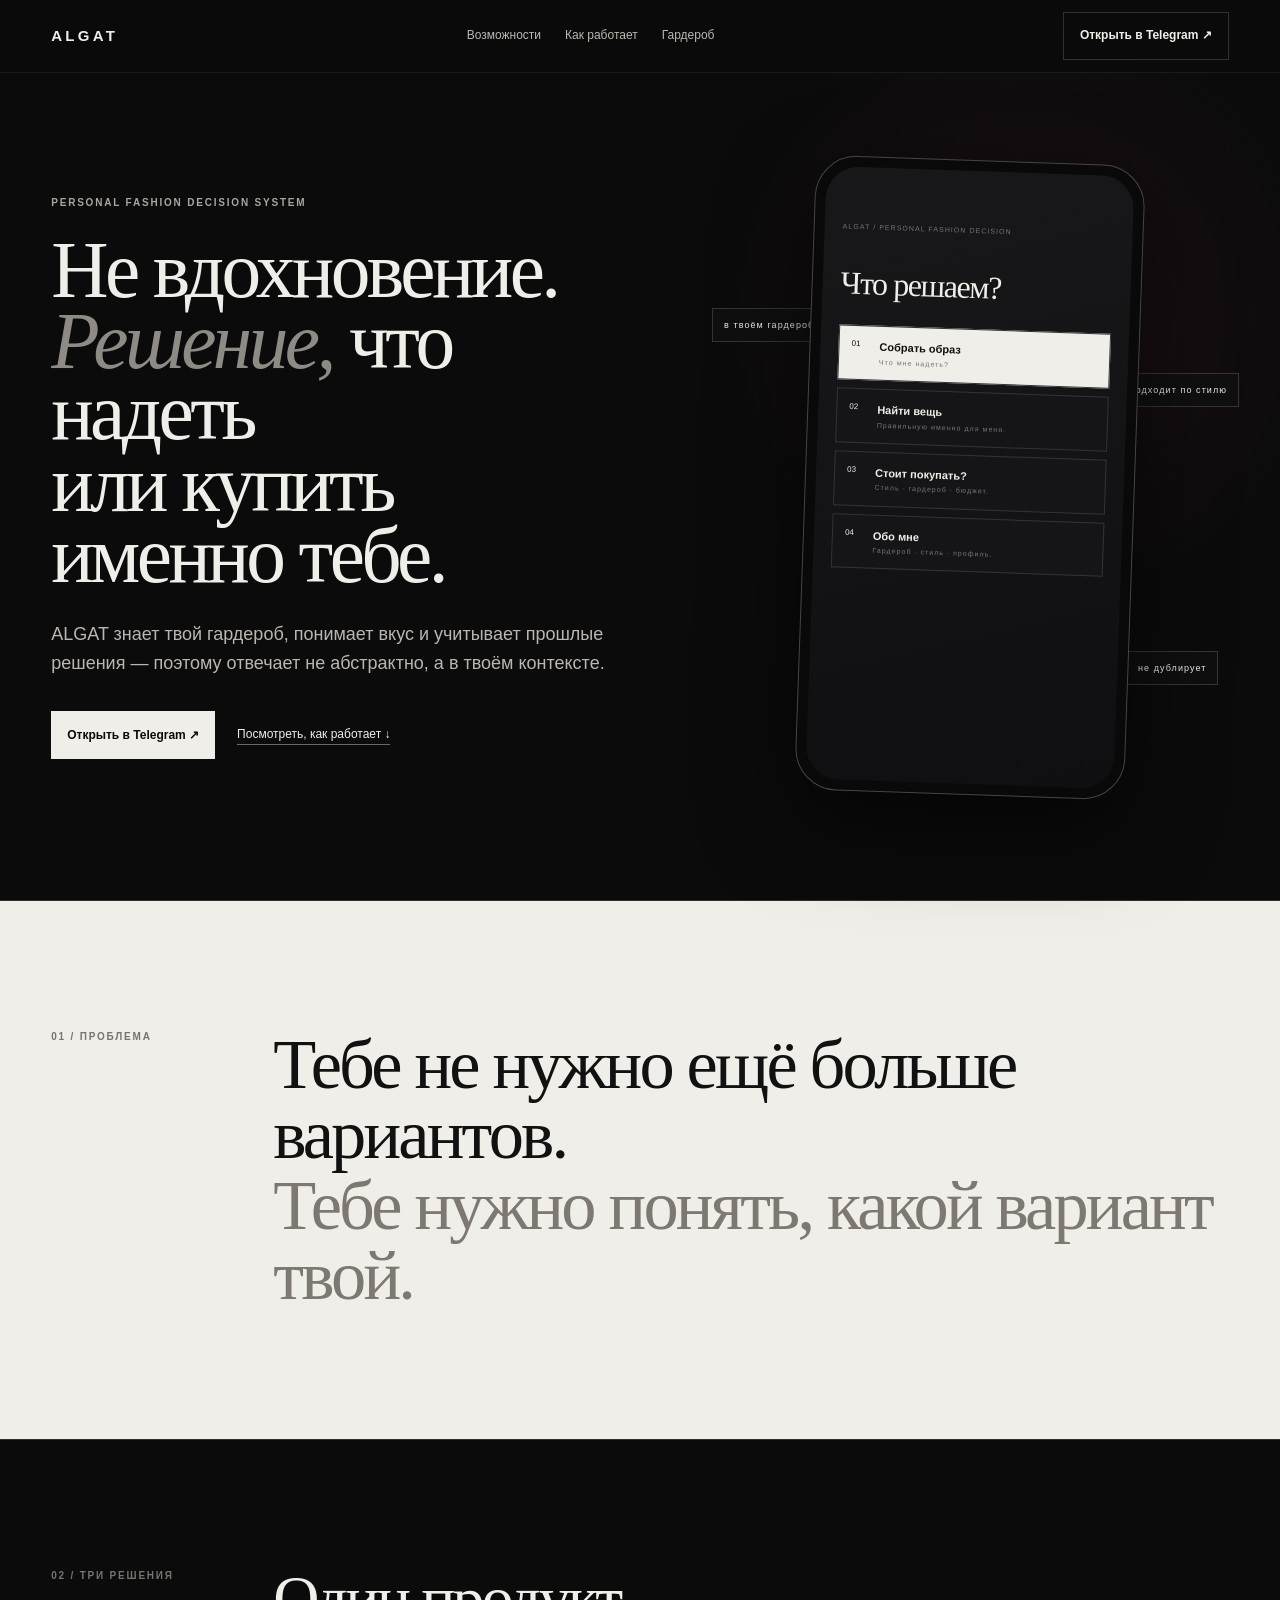
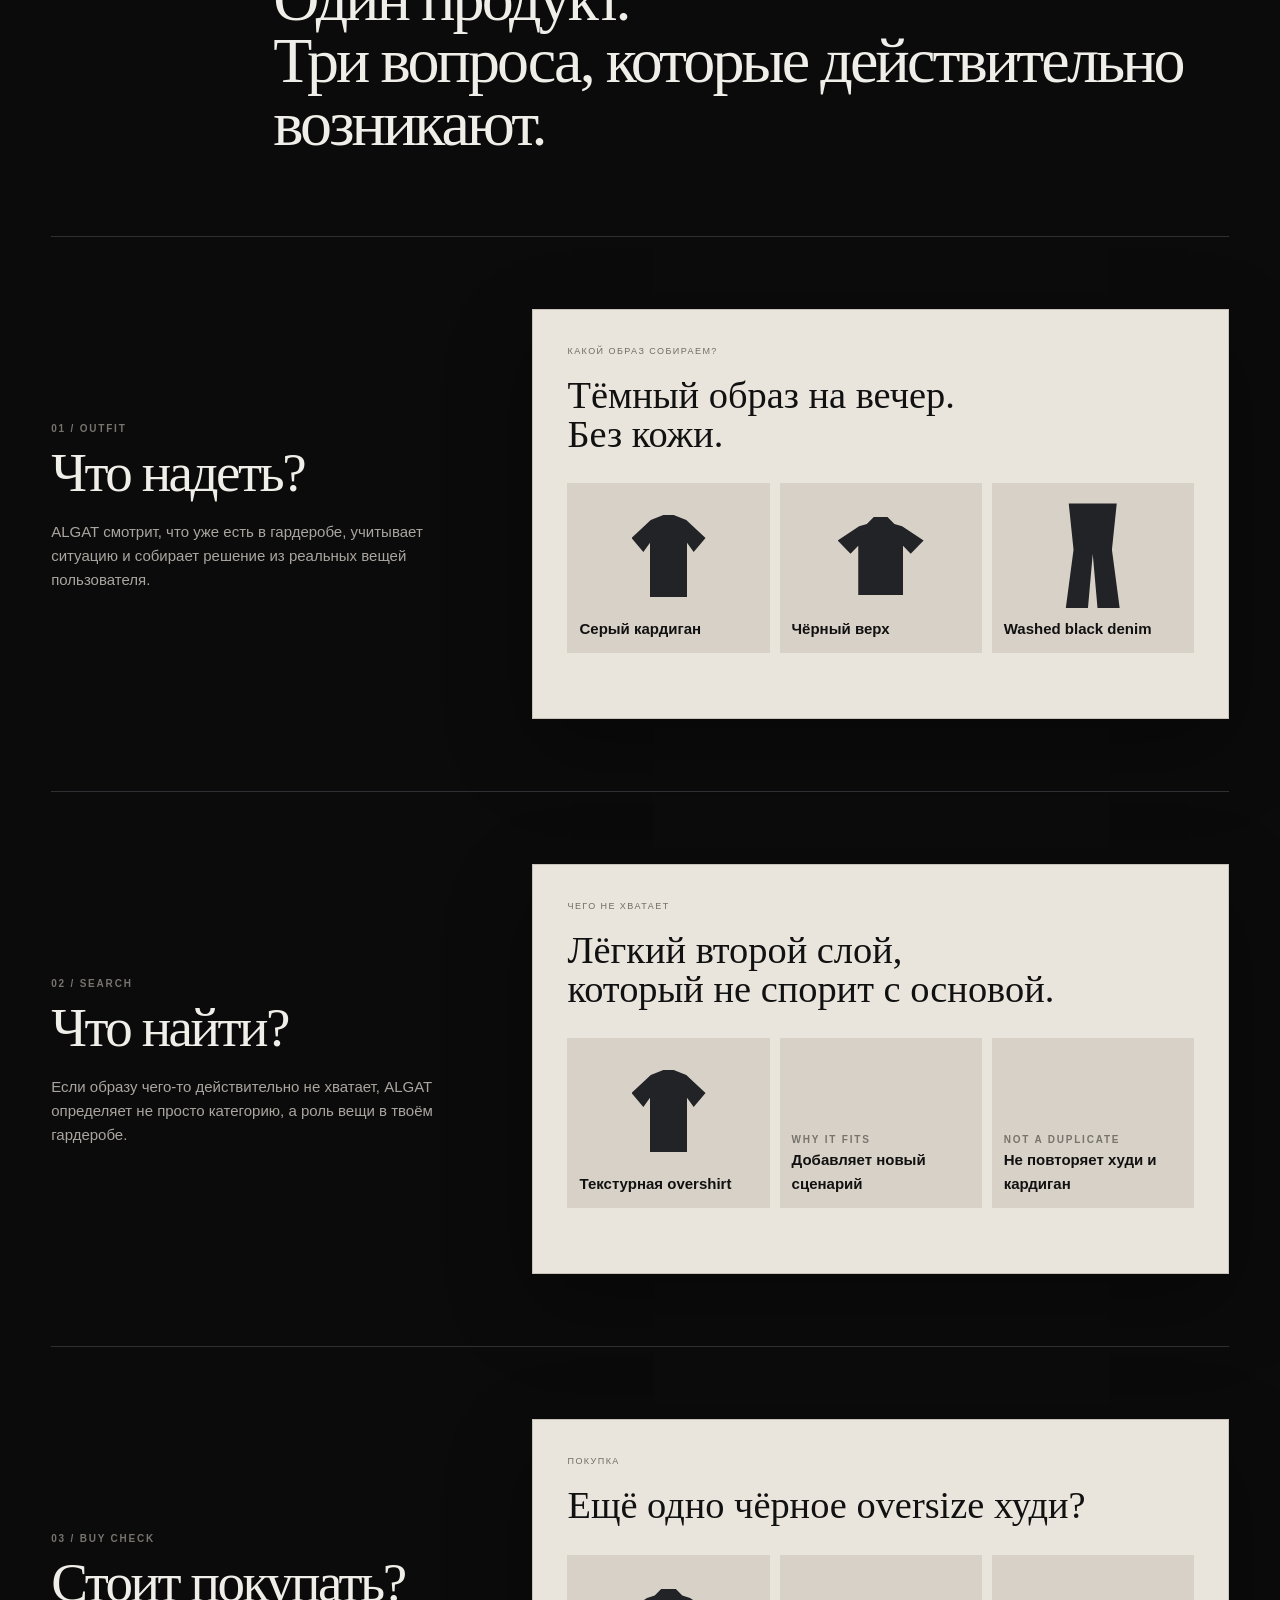
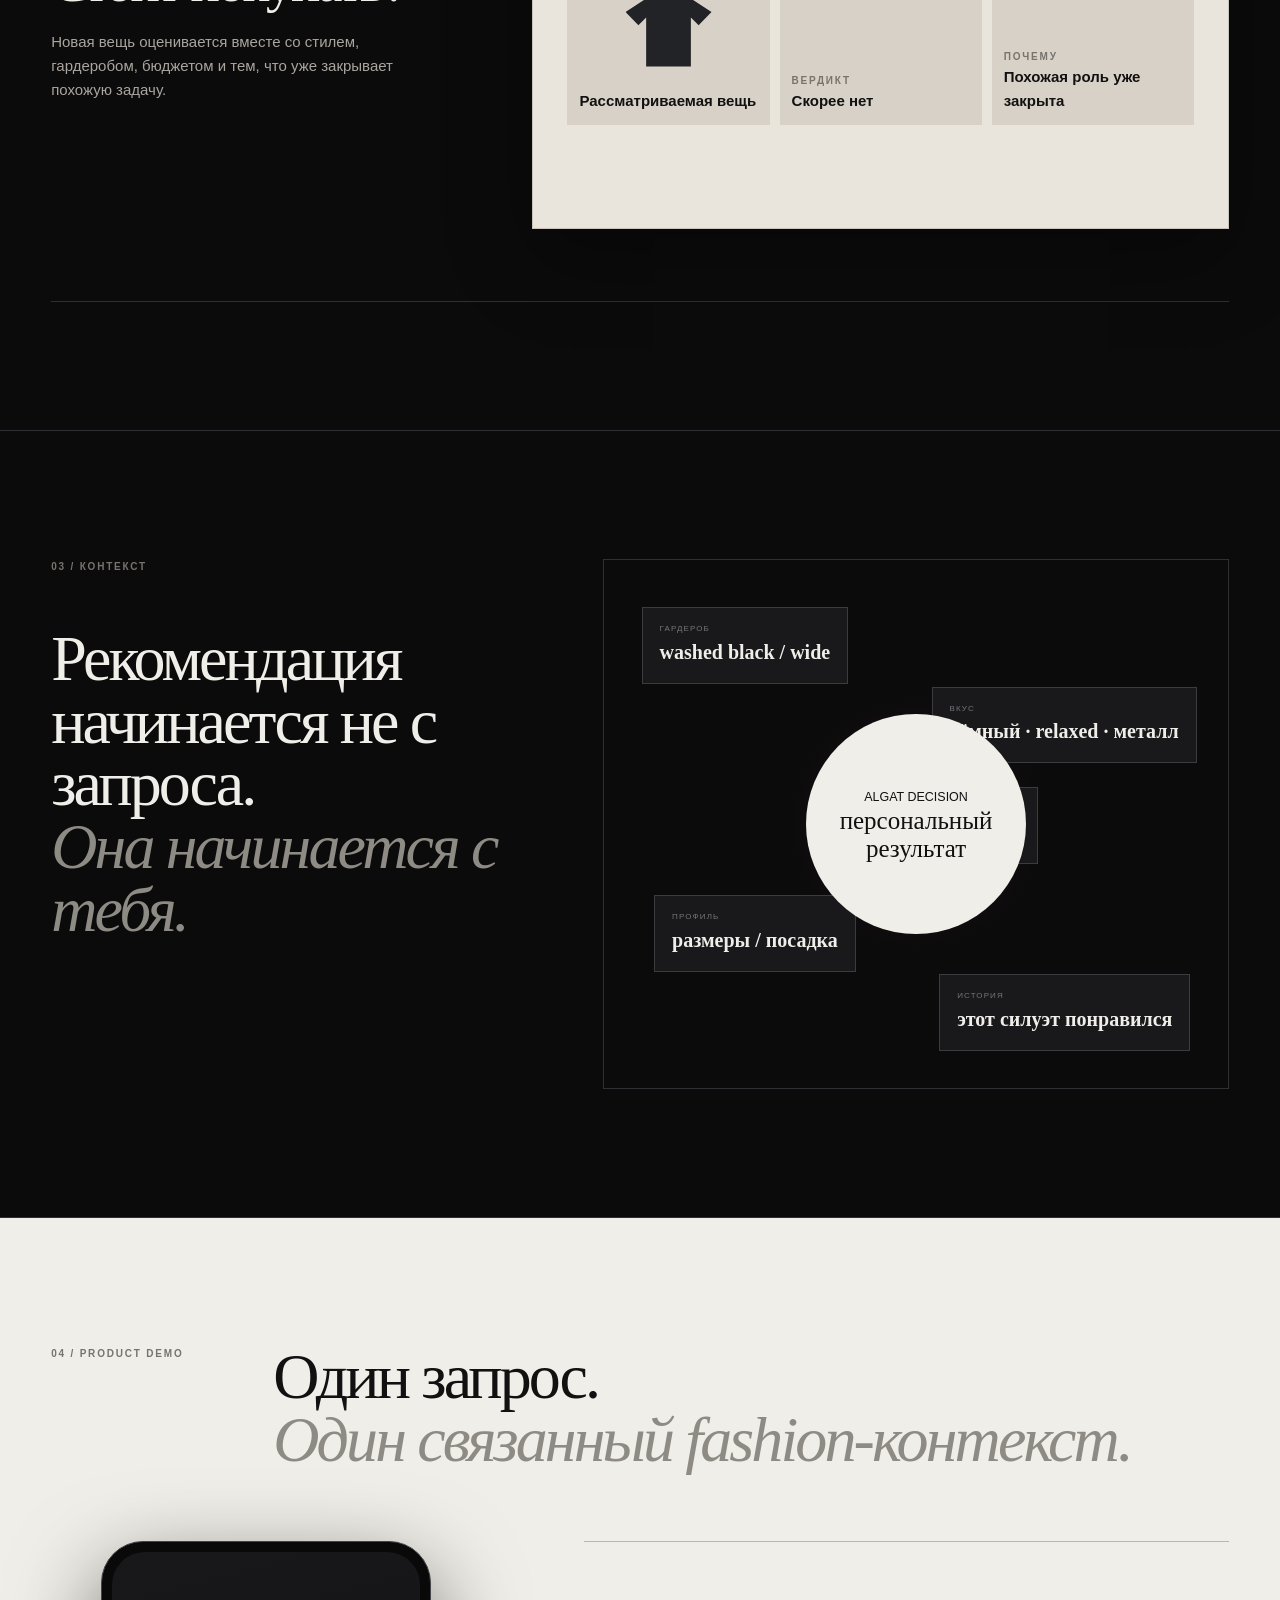
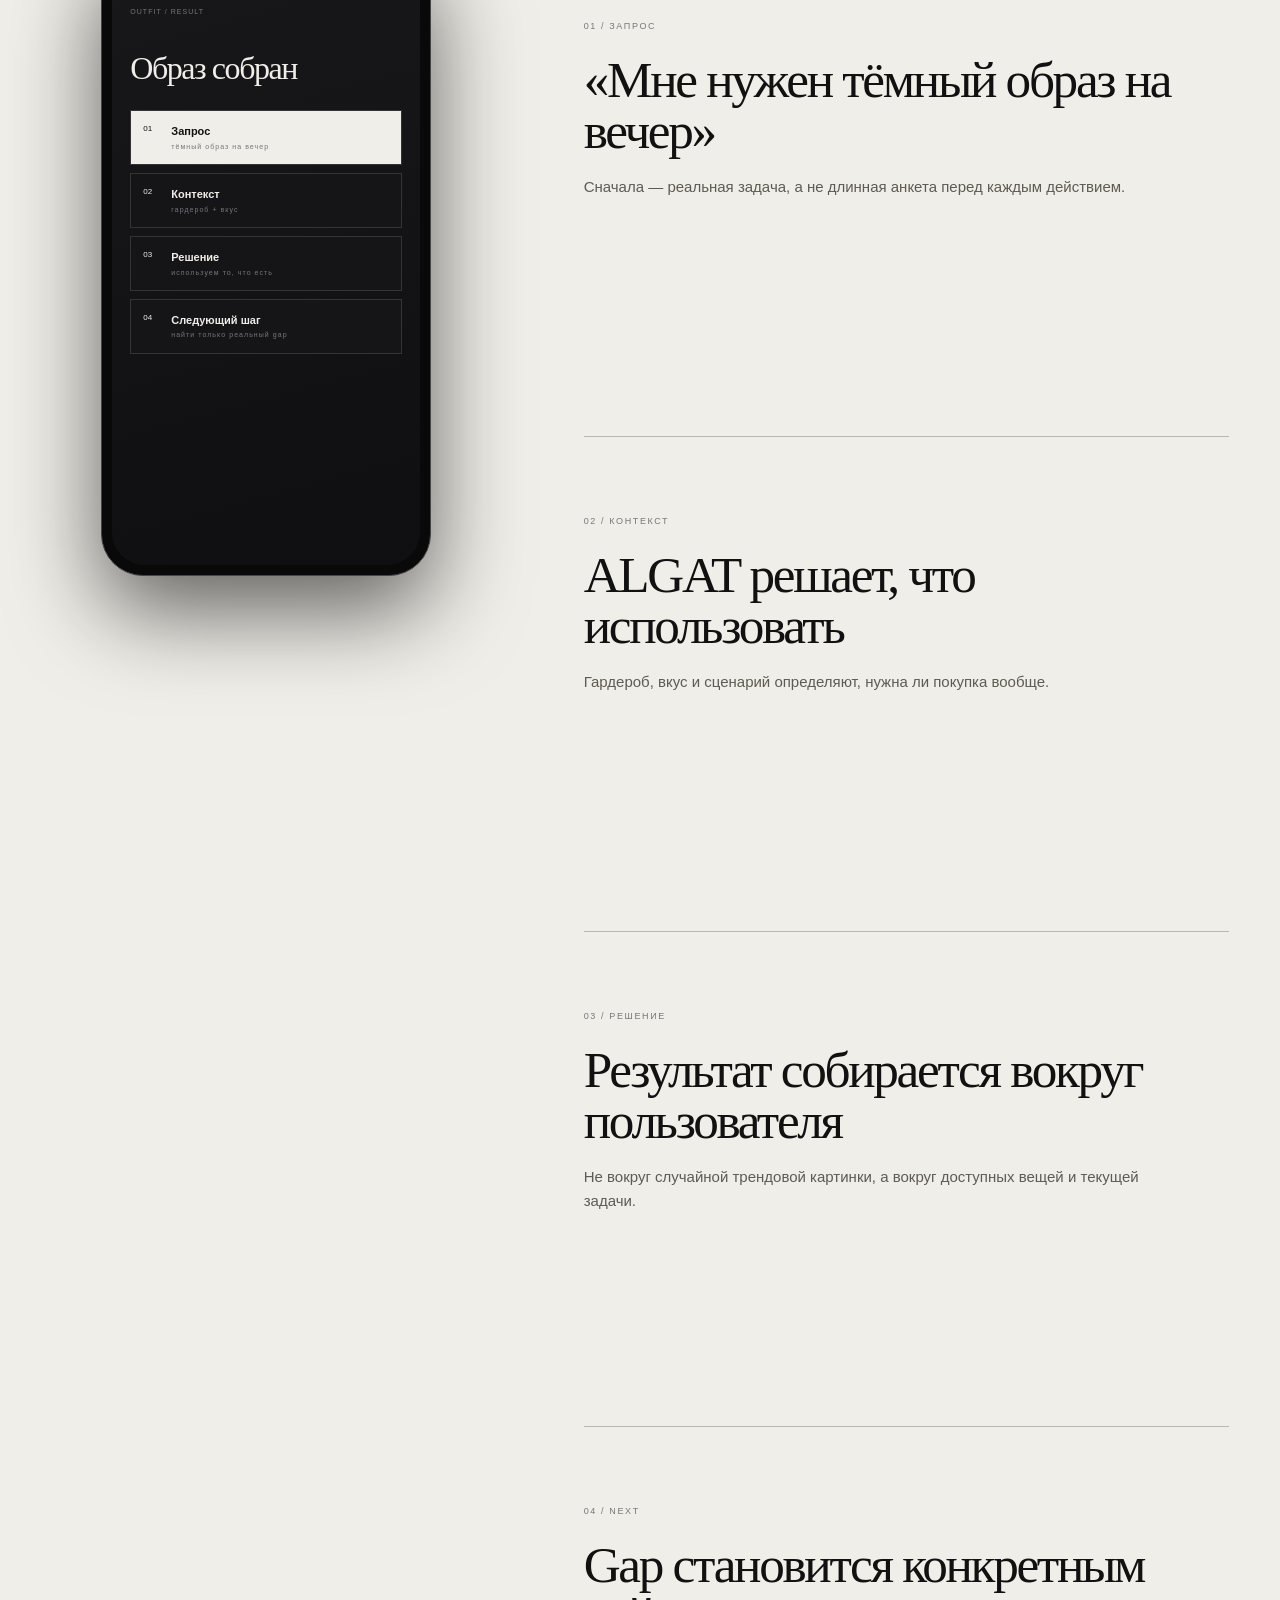
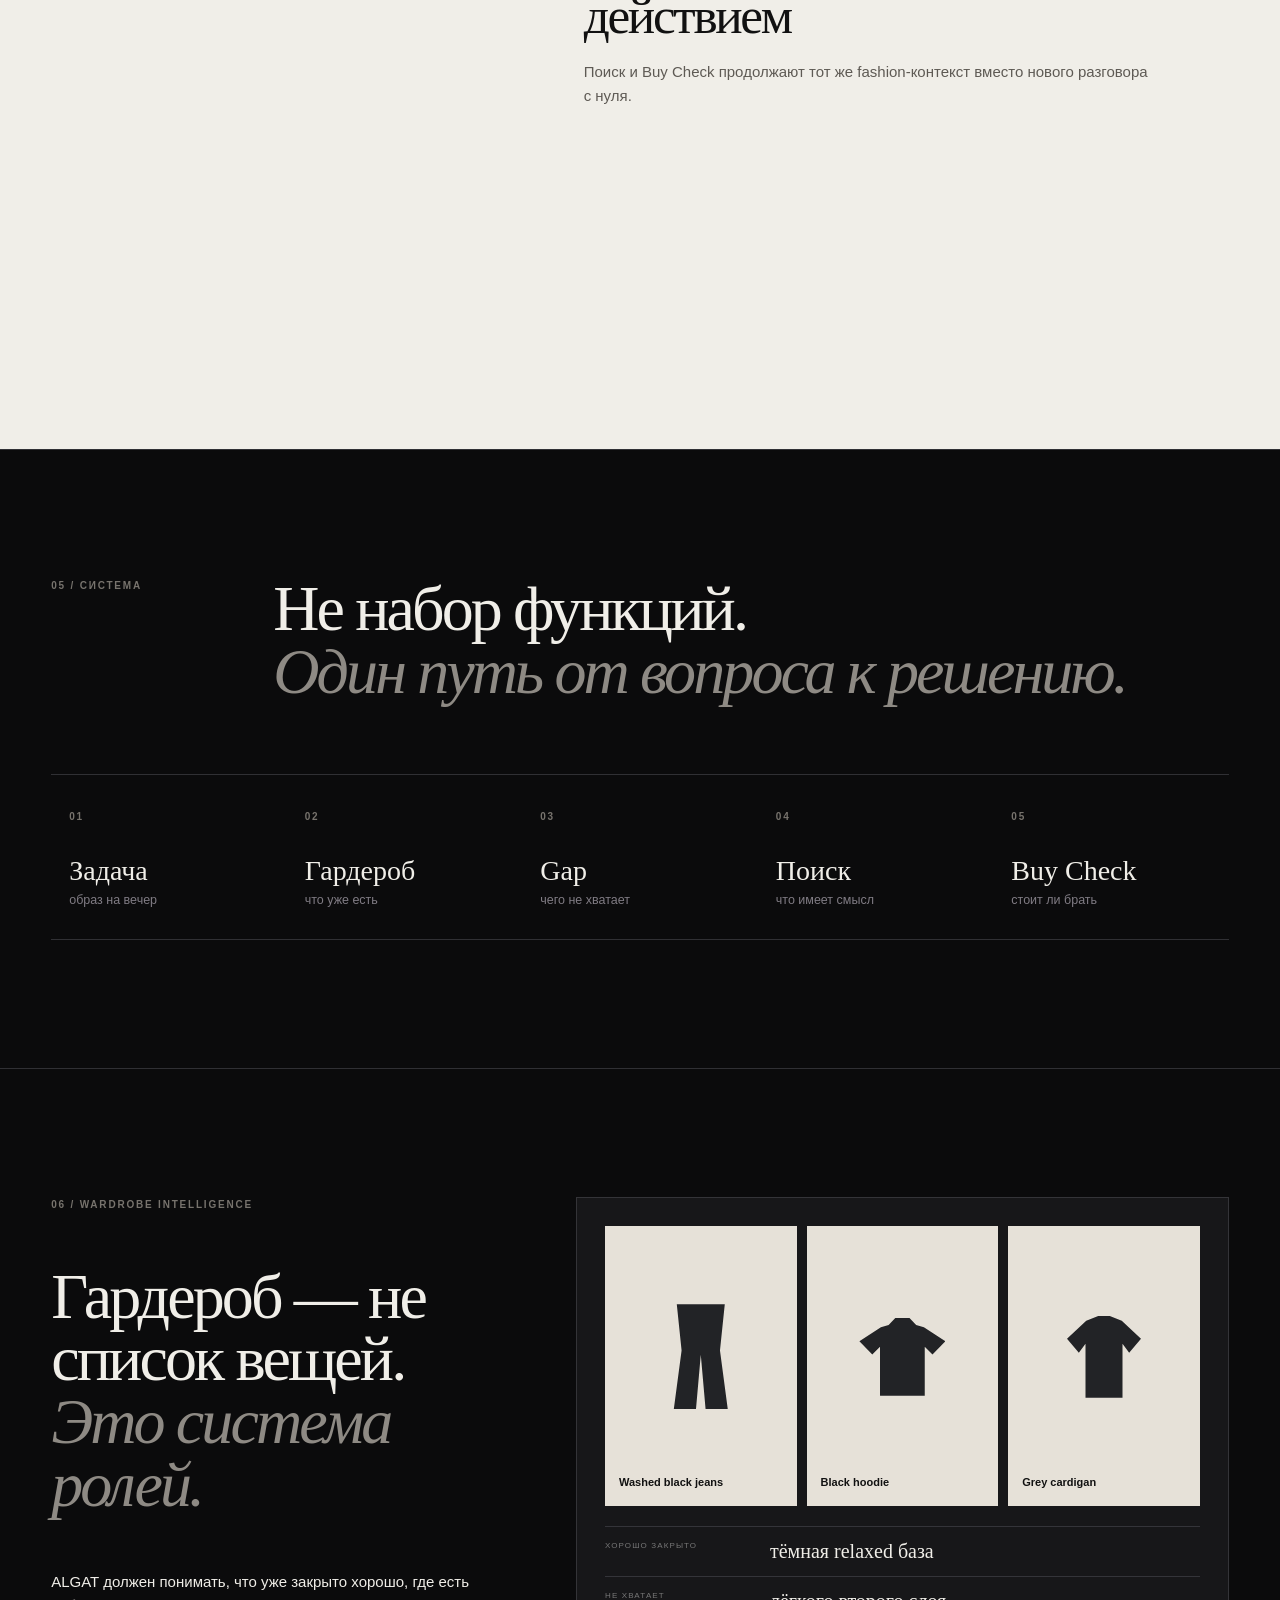
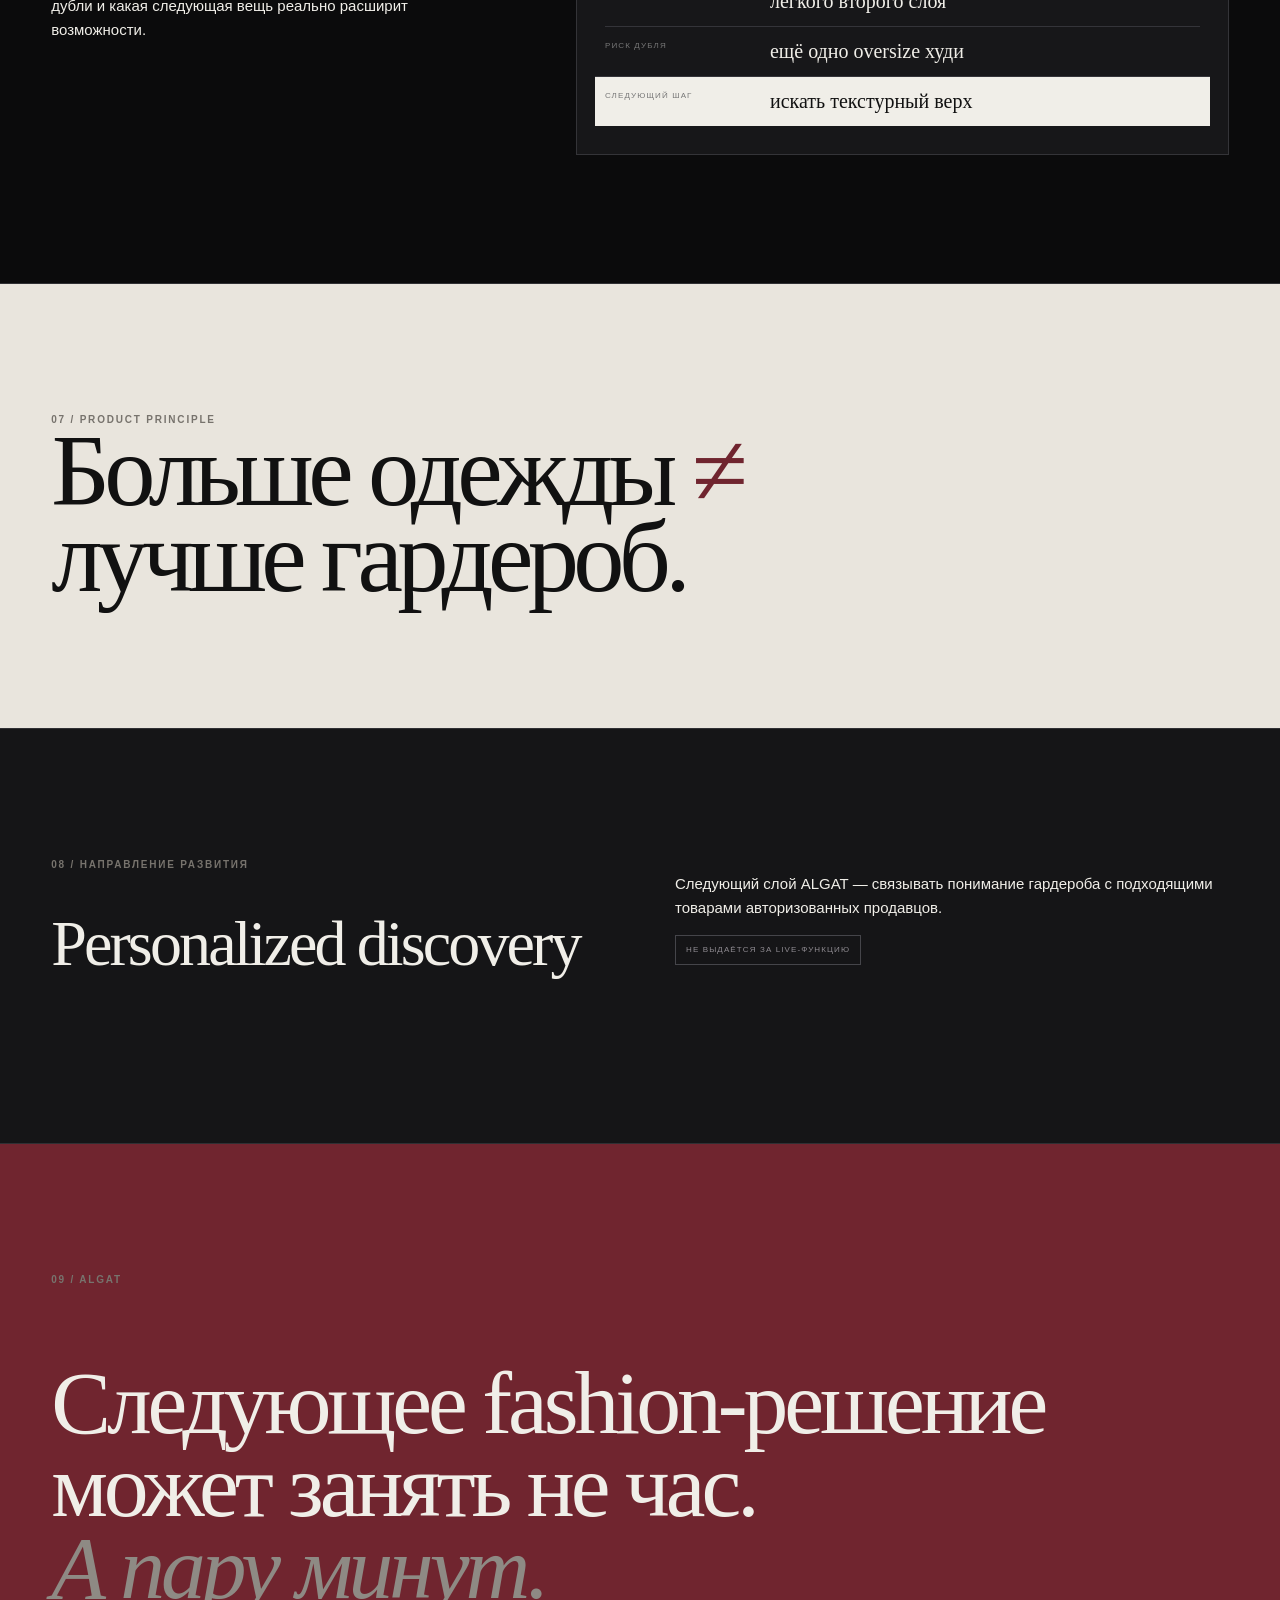
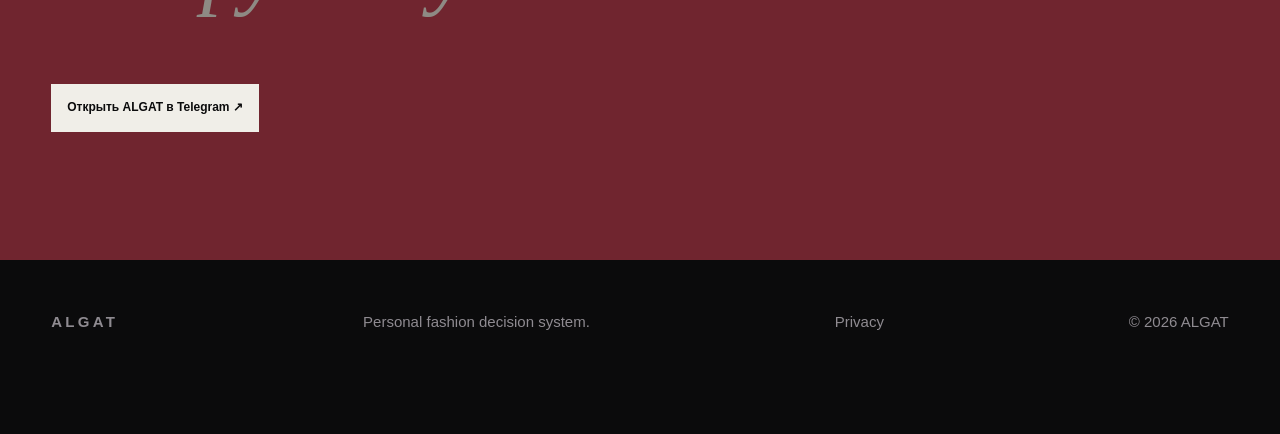
==== commit 4b979bf2: "Fix mobile responsive issues found in real-device QA" ====
--- a/index.html
+++ b/index.html
@@ -14,7 +14,7 @@
 <meta property="og:url" content="https://johnsmithzxc9-source.github.io/algat-website/">
 <meta name="twitter:card" content="summary_large_image">
 <style>
-:root{--b:#0b0b0c;--g:#171719;--l:#303034;--o:#f0eee8;--m:#aaa59e;--r:#70252f;--p:clamp(20px,4vw,64px);--s:Georgia,'Times New Roman',serif;--u:Inter,Arial,sans-serif}*{box-sizing:border-box}html{scroll-behavior:smooth;background:var(--b)}body{margin:0;background:var(--b);color:var(--o);font:15px/1.6 var(--u);overflow-x:hidden}a{color:inherit;text-decoration:none}.shell{width:min(1440px,100%);margin:auto;padding-inline:var(--p)}header{position:fixed;inset:0 0 auto;z-index:20;background:#0b0b0ccc;border-bottom:1px solid #ffffff12;backdrop-filter:blur(18px)}header .shell{height:72px;display:flex;align-items:center;gap:28px}.logo{font-weight:900;letter-spacing:.22em}.nav{display:flex;gap:24px;margin:auto;font-size:12px;color:#bdb8b0}.cta,.btn{display:inline-flex;align-items:center;justify-content:center;min-height:48px;padding:11px 16px;border:1px solid #ffffff28;font-weight:800;font-size:12px}.btn{background:var(--o);color:var(--b);border:0}.hero{min-height:100svh;padding:130px 0 76px;display:grid;align-items:center;background:radial-gradient(circle at 80% 35%,#70252f30,transparent 26%)}.hero-grid{display:grid;grid-template-columns:1.05fr .95fr;gap:7vw;align-items:center}.ey{font-size:10px;letter-spacing:.18em;color:#aaa69f;font-weight:800}h1,h2,h3{font-family:var(--s);font-weight:400;letter-spacing:-.045em}h1{font-size:clamp(54px,6.2vw,104px);line-height:.9;margin:24px 0 28px}h1 em,h2 em{color:#8e8a84;font-weight:400}.lead{max-width:650px;color:#bbb6af;font-size:18px}.actions{display:flex;gap:22px;align-items:center;margin-top:34px}.ghost{font-size:12px;border-bottom:1px solid #6e6964}.phone-wrap{min-height:650px;display:grid;place-items:center;position:relative}.phone{width:min(330px,74vw);aspect-ratio:.52;border:1px solid #44444a;border-radius:42px;background:#09090a;padding:10px;transform:rotate(2deg);box-shadow:0 34px 90px #0009}.screen{height:100%;border-radius:33px;background:linear-gradient(165deg,#18181b,#0f0f11);padding:45px 18px 18px}.screen small{color:#78747d;font-size:7px;letter-spacing:.15em}.screen h3{font-size:32px;margin:22px 0 16px}.menu{display:grid;gap:8px}.card{border:1px solid #333338;padding:12px;background:#151518;display:grid;grid-template-columns:28px 1fr}.card:first-child{background:var(--o);color:#111}.card span{grid-row:span 2;font-size:8px}.card b{font-size:11px}.card small{font-size:7px}.tag{position:absolute;border:1px solid #ffffff28;background:#111c;padding:9px 11px;font-size:9px;letter-spacing:.12em}.t1{left:0;top:24%}.t2{right:-2%;top:34%}.t3{right:2%;bottom:18%}.section{padding:clamp(88px,10vw,160px) 0;border-top:1px solid var(--l)}.paper{background:var(--o);color:#111}.head{display:grid;grid-template-columns:190px 1fr;gap:32px}.num{font-size:10px;letter-spacing:.18em;color:#77736d;font-weight:800}.head h2{font-size:clamp(46px,5vw,80px);line-height:.98;margin:0}.manifest{font-family:var(--s);font-size:clamp(44px,5.5vw,88px);line-height:1;letter-spacing:-.04em;margin:0}.manifest span{color:#7d7871}.decisions{display:grid;gap:0;margin-top:80px}.decision{display:grid;grid-template-columns:.72fr 1.28fr;gap:7vw;align-items:center;padding:72px 0;border-top:1px solid var(--l)}.decision:last-child{border-bottom:1px solid var(--l)}.decision h3{font-size:clamp(44px,4.3vw,70px);line-height:1;margin:8px 0 20px}.decision p{color:var(--m);max-width:430px}.ui{background:#e9e5dd;color:#111;min-height:410px;border:1px solid #c8c2b9;padding:34px;box-shadow:0 30px 80px #0005}.ui-k{font-size:9px;letter-spacing:.16em;color:#706b63}.ui h4{font:400 clamp(30px,3vw,48px)/1 var(--s);margin:18px 0 30px}.tiles{display:grid;grid-template-columns:repeat(3,1fr);gap:10px}.tile{min-height:170px;background:#d7d1c7;padding:12px;display:flex;flex-direction:column;justify-content:flex-end}.shape{margin:auto;background:#222326}.shirt{width:74px;height:82px;clip-path:polygon(26% 6%,43% 0,57% 0,74% 6%,100% 28%,84% 45%,75% 34%,75% 100%,25% 100%,25% 34%,16% 45%,0 28%)}.pants{width:60px;height:105px;clip-path:polygon(10% 0,90% 0,82% 44%,95% 100%,58% 100%,50% 48%,42% 100%,5% 100%,18% 44%)}.hood{width:86px;height:78px;clip-path:polygon(34% 9%,42% 0,58% 0,66% 9%,75% 12%,100% 30%,85% 47%,76% 37%,76% 100%,24% 100%,24% 37%,15% 47%,0 30%,25% 12%)}.context{display:grid;grid-template-columns:.85fr 1.15fr;gap:7vw}.context h2{font-size:clamp(48px,5vw,80px);line-height:.98}.board{min-height:530px;border:1px solid var(--l);position:relative;background:radial-gradient(circle at 50% 50%,#70252f28,transparent 33%)}.chip{position:absolute;background:#19191c;border:1px solid #3b3b40;padding:15px 17px}.chip small{display:block;color:#77737a;font-size:8px;letter-spacing:.14em}.chip b{font-family:var(--s);font-size:20px}.c1{left:6%;top:9%}.c2{right:5%;top:24%}.c3{left:8%;bottom:22%}.c4{right:6%;bottom:7%}.c5{left:38%;top:43%}.result{position:absolute;inset:50% auto auto 50%;transform:translate(-50%,-50%);width:220px;aspect-ratio:1;border-radius:50%;background:var(--o);color:#111;display:grid;place-items:center;text-align:center;padding:25px}.result b{font:400 25px/1.05 var(--s)}.demo{background:var(--o);color:#111}.demo-grid{display:grid;grid-template-columns:.8fr 1.2fr;gap:8vw;margin-top:70px}.demo-phone{position:sticky;top:120px;align-self:start;justify-self:center;transform:none}.steps{display:grid}.step{min-height:55vh;padding:70px 0;border-top:1px solid #bdb7ae}.step span{font-size:9px;letter-spacing:.18em;color:#777}.step h3{font-size:clamp(40px,4vw,64px);line-height:1;margin:18px 0}.step p{color:#5e5a54;max-width:570px}.journey{display:flex;overflow:auto;border-block:1px solid var(--l);margin-top:70px}.node{min-width:190px;flex:1;padding:28px 18px}.node b{display:block;font:400 28px var(--s);margin-top:28px}.node small{color:#807c84}.ward{display:grid;grid-template-columns:.8fr 1.2fr;gap:7vw}.ward h2{font-size:clamp(48px,5vw,80px);line-height:.98}.ward-board{background:#171719;border:1px solid #343438;padding:28px}.ward-items{display:grid;grid-template-columns:repeat(3,1fr);gap:10px}.ward-card{min-height:280px;background:#e6e1d8;color:#111;padding:14px;display:flex;flex-direction:column}.ward-card .shape{margin:auto}.ward-card b{font-size:11px}.ins{margin-top:20px}.ins div{display:grid;grid-template-columns:150px 1fr;gap:15px;padding:13px 0;border-top:1px solid #343439}.ins span{font-size:8px;letter-spacing:.14em;color:#777}.ins b{font:400 20px var(--s)}.ins .strong{background:var(--o);color:#111;margin-inline:-10px;padding-inline:10px}.principle{background:#e9e5dd;color:#111}.principle .big{font:400 clamp(64px,8vw,126px)/.84 var(--s);letter-spacing:-.055em;margin:0}.principle .big span{color:var(--r)}.future{background:#151517}.future-grid{display:grid;grid-template-columns:1fr 1fr;gap:70px}.future h2{font-size:64px;margin:20px 0}.badge{display:inline-block;border:1px solid #45454a;padding:8px 10px;font-size:8px;letter-spacing:.14em;color:#8f8b91}.final{background:var(--r);min-height:70vh;display:flex;align-items:center}.final h2{font-size:clamp(58px,7vw,108px);line-height:.92;max-width:1100px}.footer{padding:50px 0 100px}.footer-grid{display:flex;justify-content:space-between;gap:30px;color:#8f8b91}.toast{position:fixed;z-index:30;left:50%;bottom:25px;transform:translate(-50%,20px);opacity:0;background:var(--o);color:#111;padding:12px 15px;font-size:11px;font-weight:800;transition:.2s}.toast.on{opacity:1;transform:translate(-50%,0)}@media(max-width:820px){.nav{display:none}.hero-grid,.context,.ward,.demo-grid,.future-grid,.decision{grid-template-columns:1fr}.hero{padding-top:110px}.phone-wrap{min-height:540px}.tag{display:none}.head{grid-template-columns:1fr}.decision{gap:30px}.demo-phone{position:relative;top:auto}.steps .step{min-height:auto}.ward-items{grid-template-columns:repeat(3,minmax(170px,1fr));overflow:auto}.footer-grid{flex-direction:column}}@media(max-width:560px){:root{--p:20px}header .shell{height:64px}.cta{padding:9px 10px}h1{font-size:50px}.lead{font-size:15px}.actions{flex-direction:column;align-items:stretch}.btn{width:100%}.ghost{width:max-content}.phone-wrap{min-height:480px}.phone{width:270px}.section{padding:82px 0}.manifest{font-size:42px}.ui{margin-inline:-20px;border-inline:0;padding:24px 20px;min-height:360px}.tiles{gap:6px}.tile{min-height:135px;padding:8px}.context .board{margin-inline:-20px;border-inline:0}.chip{padding:12px}.chip b{font-size:16px}.result{width:190px}.step h3{font-size:38px}.ward-board{margin-inline:-20px;border-inline:0}.ins div{grid-template-columns:105px 1fr}.principle .big{font-size:64px}.future h2{font-size:48px}.final h2{font-size:54px}.footer-grid{font-size:12px}}@media(prefers-reduced-motion:reduce){html{scroll-behavior:auto}}
+:root{--b:#0b0b0c;--g:#171719;--l:#303034;--o:#f0eee8;--m:#aaa59e;--r:#70252f;--p:clamp(20px,4vw,64px);--s:Georgia,'Times New Roman',serif;--u:Inter,Arial,sans-serif}*{box-sizing:border-box}html{scroll-behavior:smooth;background:var(--b)}body{margin:0;background:var(--b);color:var(--o);font:15px/1.6 var(--u);overflow-x:hidden}a{color:inherit;text-decoration:none}.shell{width:min(1440px,100%);margin:auto;padding-inline:var(--p)}header{position:fixed;inset:0 0 auto;z-index:20;background:#0b0b0ccc;border-bottom:1px solid #ffffff12;backdrop-filter:blur(18px)}header .shell{height:72px;display:flex;align-items:center;gap:28px}.logo{font-weight:900;letter-spacing:.22em}.nav{display:flex;gap:24px;margin:auto;font-size:12px;color:#bdb8b0}.cta,.btn{display:inline-flex;align-items:center;justify-content:center;min-height:48px;padding:11px 16px;border:1px solid #ffffff28;font-weight:800;font-size:12px}.btn{background:var(--o);color:var(--b);border:0}.hero{min-height:100svh;padding:130px 0 76px;display:grid;align-items:center;background:radial-gradient(circle at 80% 35%,#70252f30,transparent 26%)}.hero-grid{display:grid;grid-template-columns:1.05fr .95fr;gap:7vw;align-items:center}.ey{font-size:10px;letter-spacing:.18em;color:#aaa69f;font-weight:800}h1,h2,h3{font-family:var(--s);font-weight:400;letter-spacing:-.045em}h1{font-size:clamp(54px,6.2vw,104px);line-height:.9;margin:24px 0 28px}h1 em,h2 em{color:#8e8a84;font-weight:400}.lead{max-width:650px;color:#bbb6af;font-size:18px}.actions{display:flex;gap:22px;align-items:center;margin-top:34px}.ghost{font-size:12px;border-bottom:1px solid #6e6964}.phone-wrap{min-height:650px;display:grid;place-items:center;position:relative}.phone{width:min(330px,74vw);aspect-ratio:.52;border:1px solid #44444a;border-radius:42px;background:#09090a;padding:10px;transform:rotate(2deg);box-shadow:0 34px 90px #0009}.screen{height:100%;border-radius:33px;background:linear-gradient(165deg,#18181b,#0f0f11);padding:45px 18px 18px;color:var(--o)}.screen small{color:#78747d;font-size:7px;letter-spacing:.15em}.screen h3{font-size:32px;margin:22px 0 16px}.menu{display:grid;gap:8px}.card{border:1px solid #333338;padding:12px;background:#151518;display:grid;grid-template-columns:28px 1fr}.card:first-child{background:var(--o);color:#111}.card span{grid-row:span 2;font-size:8px}.card b{font-size:11px}.card small{font-size:7px}.tag{position:absolute;border:1px solid #ffffff28;background:#111c;padding:9px 11px;font-size:9px;letter-spacing:.12em}.t1{left:0;top:24%}.t2{right:-2%;top:34%}.t3{right:2%;bottom:18%}.section{padding:clamp(88px,10vw,160px) 0;border-top:1px solid var(--l)}.paper{background:var(--o);color:#111}.head{display:grid;grid-template-columns:190px 1fr;gap:32px}.num{font-size:10px;letter-spacing:.18em;color:#77736d;font-weight:800}.head h2{font-size:clamp(46px,5vw,80px);line-height:.98;margin:0}.manifest{font-family:var(--s);font-size:clamp(44px,5.5vw,88px);line-height:1;letter-spacing:-.04em;margin:0}.manifest span{color:#7d7871}.decisions{display:grid;gap:0;margin-top:80px}.decision{display:grid;grid-template-columns:.72fr 1.28fr;gap:7vw;align-items:center;padding:72px 0;border-top:1px solid var(--l)}.decision:last-child{border-bottom:1px solid var(--l)}.decision h3{font-size:clamp(44px,4.3vw,70px);line-height:1;margin:8px 0 20px}.decision p{color:var(--m);max-width:430px}.ui{background:#e9e5dd;color:#111;min-height:410px;border:1px solid #c8c2b9;padding:34px;box-shadow:0 30px 80px #0005}.ui-k{font-size:9px;letter-spacing:.16em;color:#706b63}.ui h4{font:400 clamp(30px,3vw,48px)/1 var(--s);margin:18px 0 30px}.tiles{display:grid;grid-template-columns:repeat(3,1fr);gap:10px}.tile{min-height:170px;background:#d7d1c7;padding:12px;display:flex;flex-direction:column;justify-content:flex-end}.shape{margin:auto;background:#222326}.shirt{width:74px;height:82px;clip-path:polygon(26% 6%,43% 0,57% 0,74% 6%,100% 28%,84% 45%,75% 34%,75% 100%,25% 100%,25% 34%,16% 45%,0 28%)}.pants{width:60px;height:105px;clip-path:polygon(10% 0,90% 0,82% 44%,95% 100%,58% 100%,50% 48%,42% 100%,5% 100%,18% 44%)}.hood{width:86px;height:78px;clip-path:polygon(34% 9%,42% 0,58% 0,66% 9%,75% 12%,100% 30%,85% 47%,76% 37%,76% 100%,24% 100%,24% 37%,15% 47%,0 30%,25% 12%)}.context{display:grid;grid-template-columns:.85fr 1.15fr;gap:7vw}.context h2{font-size:clamp(48px,5vw,80px);line-height:.98}.board{min-height:530px;border:1px solid var(--l);position:relative;background:radial-gradient(circle at 50% 50%,#70252f28,transparent 33%)}.chip{position:absolute;background:#19191c;border:1px solid #3b3b40;padding:15px 17px}.chip small{display:block;color:#77737a;font-size:8px;letter-spacing:.14em}.chip b{font-family:var(--s);font-size:20px}.c1{left:6%;top:9%}.c2{right:5%;top:24%}.c3{left:8%;bottom:22%}.c4{right:6%;bottom:7%}.c5{left:38%;top:43%}.result{position:absolute;inset:50% auto auto 50%;transform:translate(-50%,-50%);width:220px;aspect-ratio:1;border-radius:50%;background:var(--o);color:#111;display:grid;place-items:center;text-align:center;padding:25px}.result b{font:400 25px/1.05 var(--s)}.demo{background:var(--o);color:#111}.demo-grid{display:grid;grid-template-columns:.8fr 1.2fr;gap:8vw;margin-top:70px}.demo-phone{position:sticky;top:120px;align-self:start;justify-self:center;transform:none}.steps{display:grid}.step{min-height:55vh;padding:70px 0;border-top:1px solid #bdb7ae}.step span{font-size:9px;letter-spacing:.18em;color:#777}.step h3{font-size:clamp(40px,4vw,64px);line-height:1;margin:18px 0}.step p{color:#5e5a54;max-width:570px}.journey{display:flex;overflow:auto;border-block:1px solid var(--l);margin-top:70px}.node{min-width:190px;flex:1;padding:28px 18px}.node b{display:block;font:400 28px var(--s);margin-top:28px}.node small{color:#807c84}.ward{display:grid;grid-template-columns:.8fr 1.2fr;gap:7vw}.ward h2{font-size:clamp(48px,5vw,80px);line-height:.98}.ward-board{background:#171719;border:1px solid #343438;padding:28px}.ward-items{display:grid;grid-template-columns:repeat(3,1fr);gap:10px}.ward-card{min-height:280px;background:#e6e1d8;color:#111;padding:14px;display:flex;flex-direction:column}.ward-card .shape{margin:auto}.ward-card b{font-size:11px}.ins{margin-top:20px}.ins div{display:grid;grid-template-columns:150px 1fr;gap:15px;padding:13px 0;border-top:1px solid #343439}.ins span{font-size:8px;letter-spacing:.14em;color:#777}.ins b{font:400 20px var(--s)}.ins .strong{background:var(--o);color:#111;margin-inline:-10px;padding-inline:10px}.principle{background:#e9e5dd;color:#111}.principle .big{font:400 clamp(64px,8vw,126px)/.84 var(--s);letter-spacing:-.055em;margin:0}.principle .big span{color:var(--r)}.future{background:#151517}.future-grid{display:grid;grid-template-columns:1fr 1fr;gap:70px}.future h2{font-size:64px;margin:20px 0}.badge{display:inline-block;border:1px solid #45454a;padding:8px 10px;font-size:8px;letter-spacing:.14em;color:#8f8b91}.final{background:var(--r);min-height:70vh;display:flex;align-items:center}.final h2{font-size:clamp(58px,7vw,108px);line-height:.92;max-width:1100px}.footer{padding:50px 0 100px}.footer-grid{display:flex;justify-content:space-between;gap:30px;color:#8f8b91}.toast{position:fixed;z-index:30;left:50%;bottom:25px;transform:translate(-50%,20px);opacity:0;background:var(--o);color:#111;padding:12px 15px;font-size:11px;font-weight:800;transition:.2s}.toast.on{opacity:1;transform:translate(-50%,0)}@media(max-width:820px){.nav{display:none}.hero-grid,.context,.ward,.demo-grid,.future-grid,.decision{grid-template-columns:minmax(0,1fr)}.hero{padding-top:110px}.phone-wrap{min-height:540px}.tag{display:none}.head{grid-template-columns:minmax(0,1fr)}.decision{gap:30px}.demo-phone{position:relative;top:auto}.steps .step{min-height:auto}.journey{display:grid;grid-template-columns:1fr;overflow:visible;margin-top:48px}.node{min-width:0;padding:22px 0;border-bottom:1px solid var(--l);display:grid;grid-template-columns:44px 1fr;gap:4px 14px}.node span{grid-row:1 / span 2}.node b{margin:0;font-size:30px}.node small{align-self:start}.ward,.ward>*{min-width:0}.ward-items{grid-template-columns:repeat(2,minmax(0,1fr));overflow:visible}.ward-card:nth-child(3){grid-column:1/-1}.footer-grid{flex-direction:column}}@media(max-width:560px){:root{--p:20px}header .shell{height:64px}.cta{padding:9px 10px;font-size:11px}h1{font-size:48px}.lead{font-size:15px}.actions{flex-direction:column;align-items:stretch}.btn{width:100%}.ghost{width:max-content}.phone-wrap{min-height:480px}.phone{width:270px}.section{padding:82px 0}.manifest{font-size:42px}.head h2{font-size:48px;overflow-wrap:anywhere}.ui{margin-inline:-20px;border-inline:0;padding:24px 20px;min-height:360px}.tiles{gap:6px}.tile{min-height:135px;padding:8px}.context h2{font-size:48px}.context .board{margin-inline:-20px;border-inline:0;min-height:0;padding:20px;display:grid;gap:10px;background:#101012}.chip,.result{position:static;inset:auto;transform:none;width:auto;aspect-ratio:auto;border-radius:0}.chip{padding:14px}.chip b{font-size:18px;overflow-wrap:anywhere}.result{min-height:132px;padding:22px}.result b{font-size:28px}.step h3{font-size:38px}.ward h2{font-size:48px;overflow-wrap:anywhere}.ward p{overflow-wrap:anywhere}.ward-board{margin-inline:-20px;border-inline:0;padding:20px}.ward-items{grid-template-columns:1fr 1fr;gap:8px}.ward-card{min-height:220px;padding:12px}.ward-card:nth-child(3){grid-column:1/-1;min-height:200px}.ins div{grid-template-columns:105px minmax(0,1fr)}.ins b{overflow-wrap:anywhere}.principle .big{font-size:64px}.future h2{font-size:48px;overflow-wrap:anywhere}.final h2{font-size:52px}.footer-grid{font-size:12px}}@media(prefers-reduced-motion:reduce){html{scroll-behavior:auto}}
 </style>
 </head>
 <body>
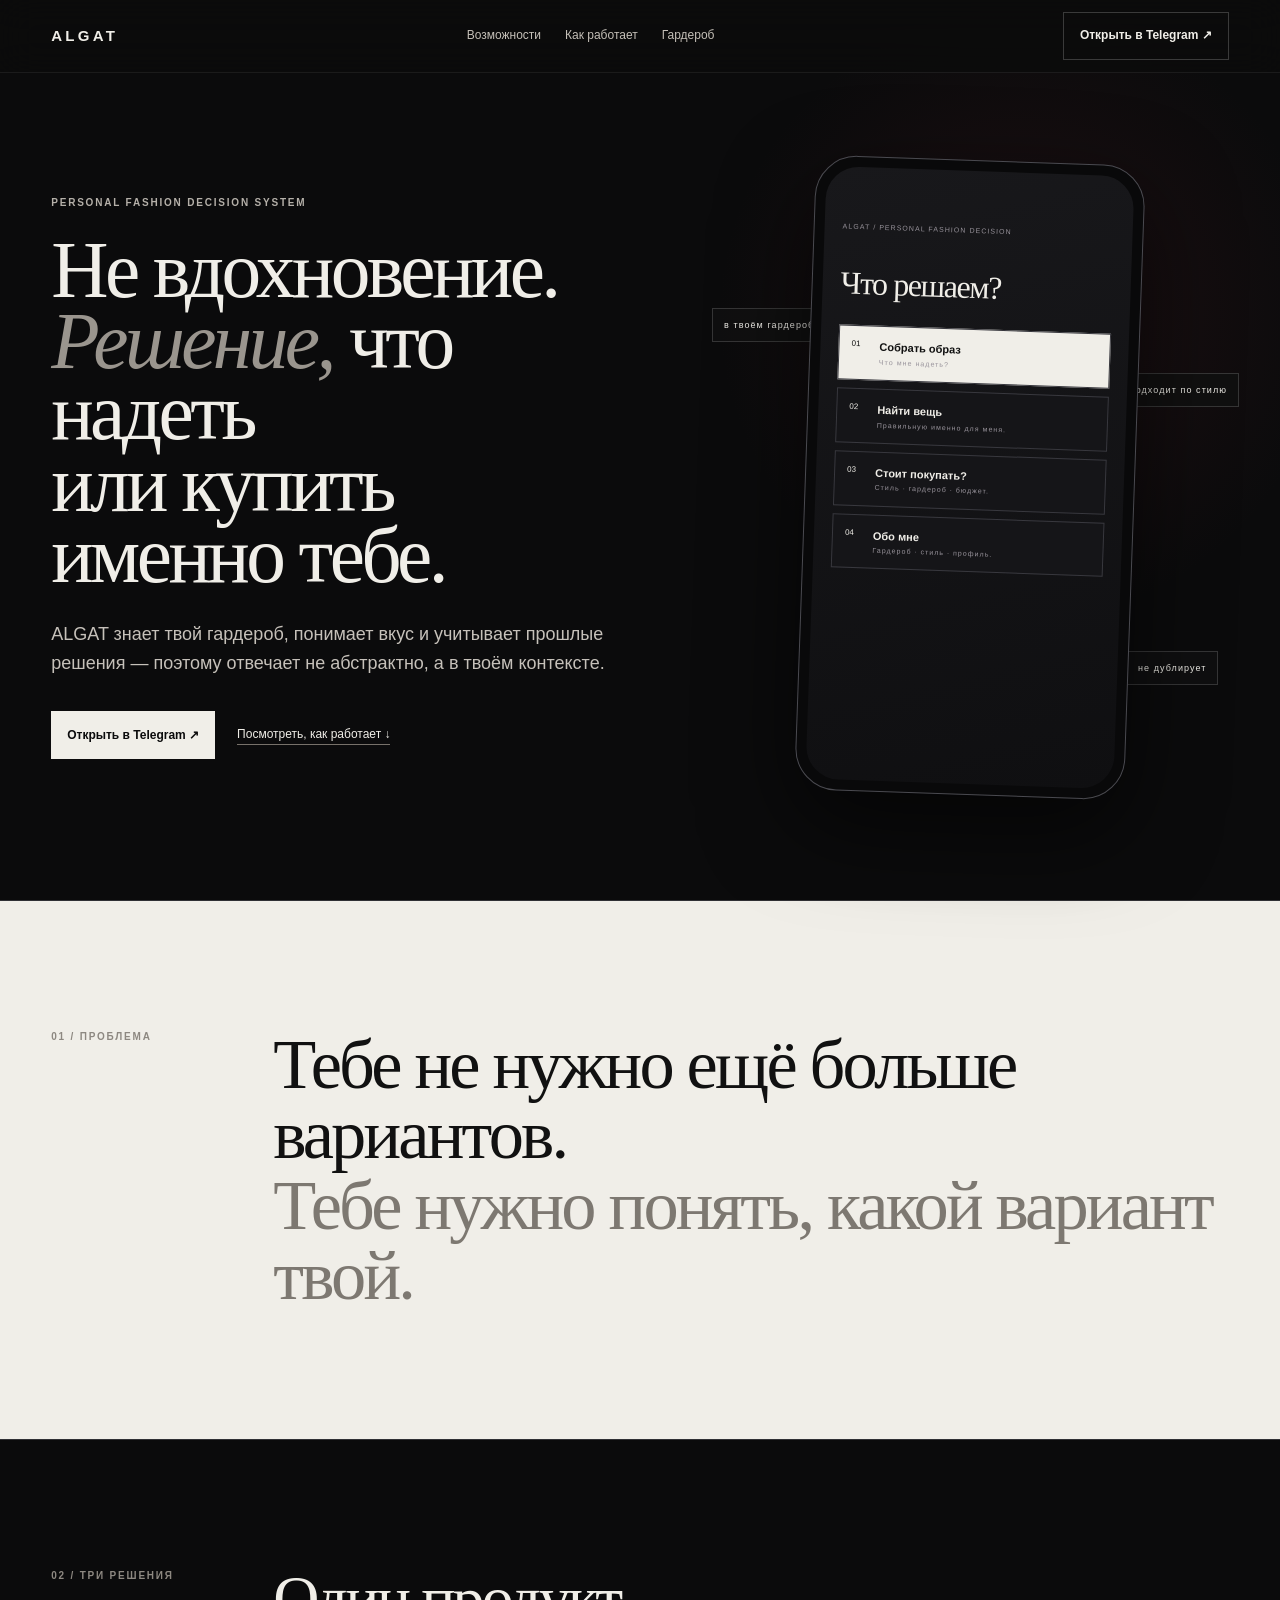
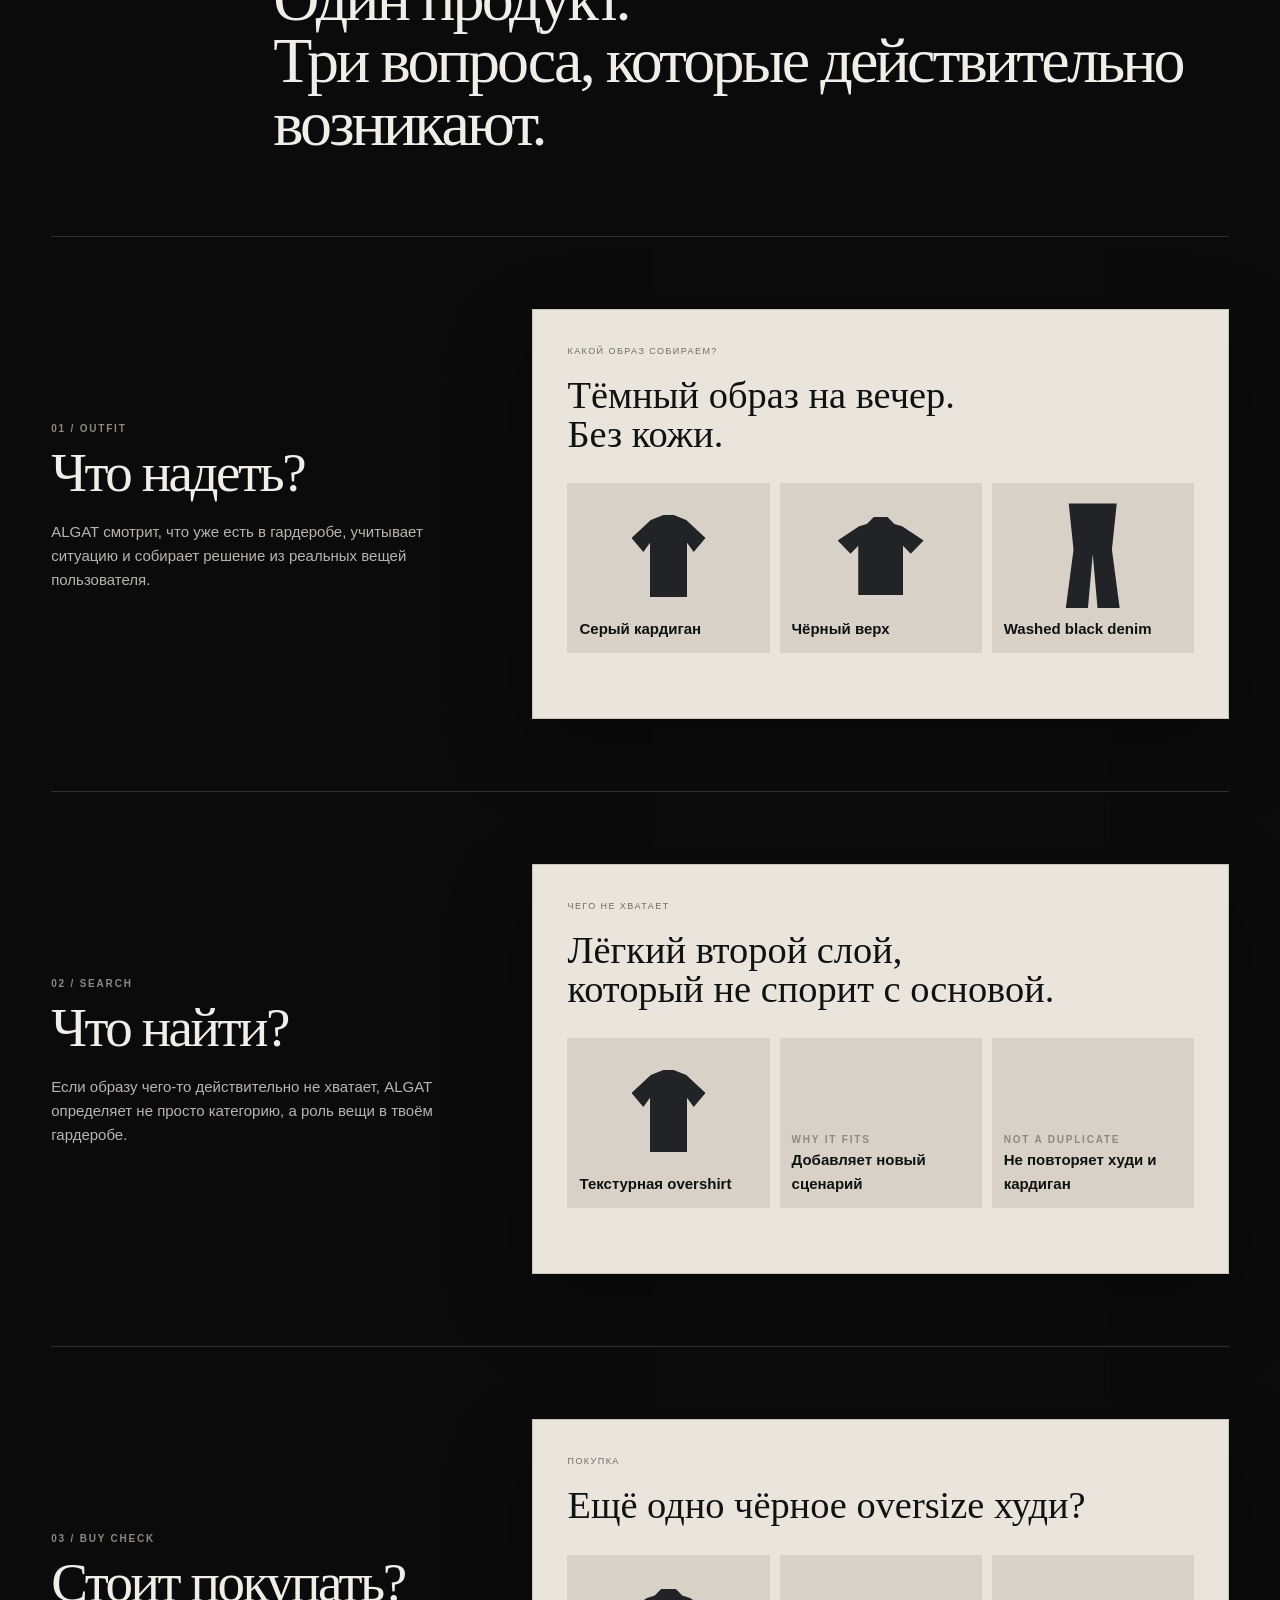
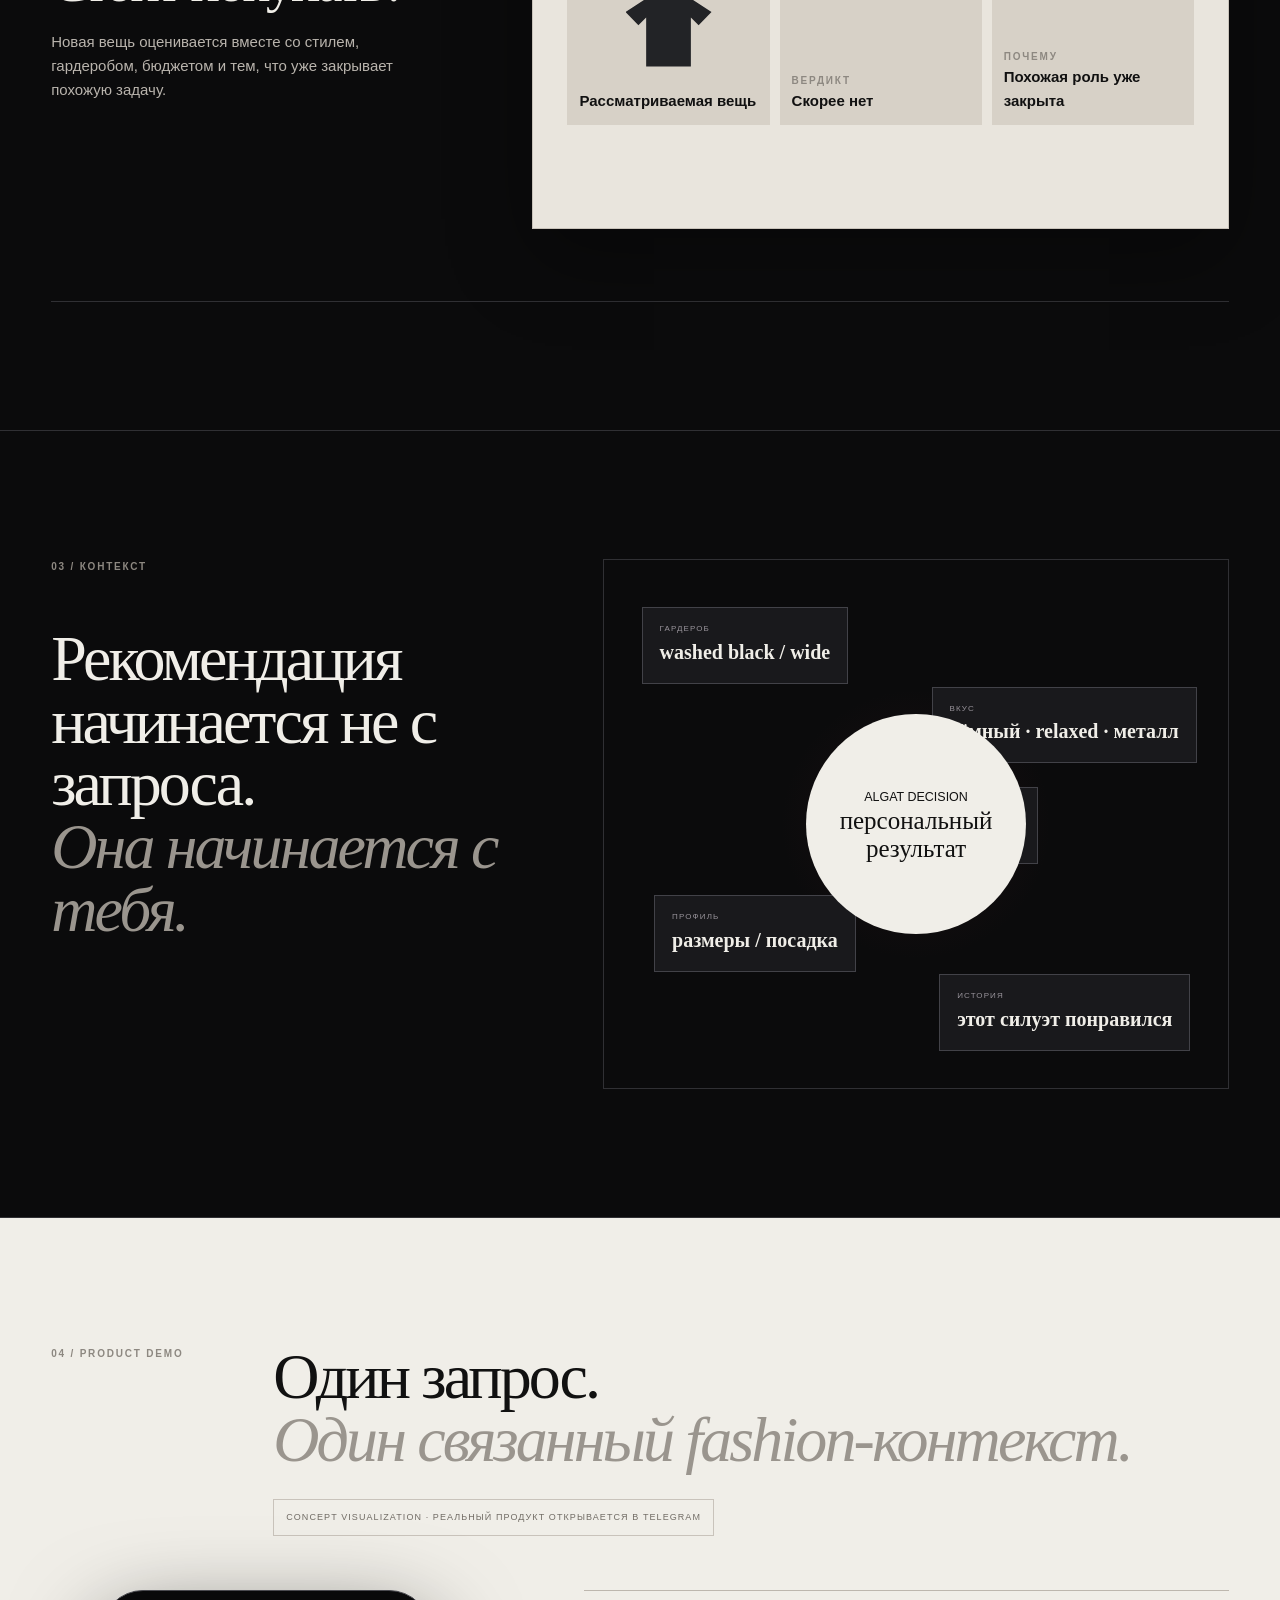
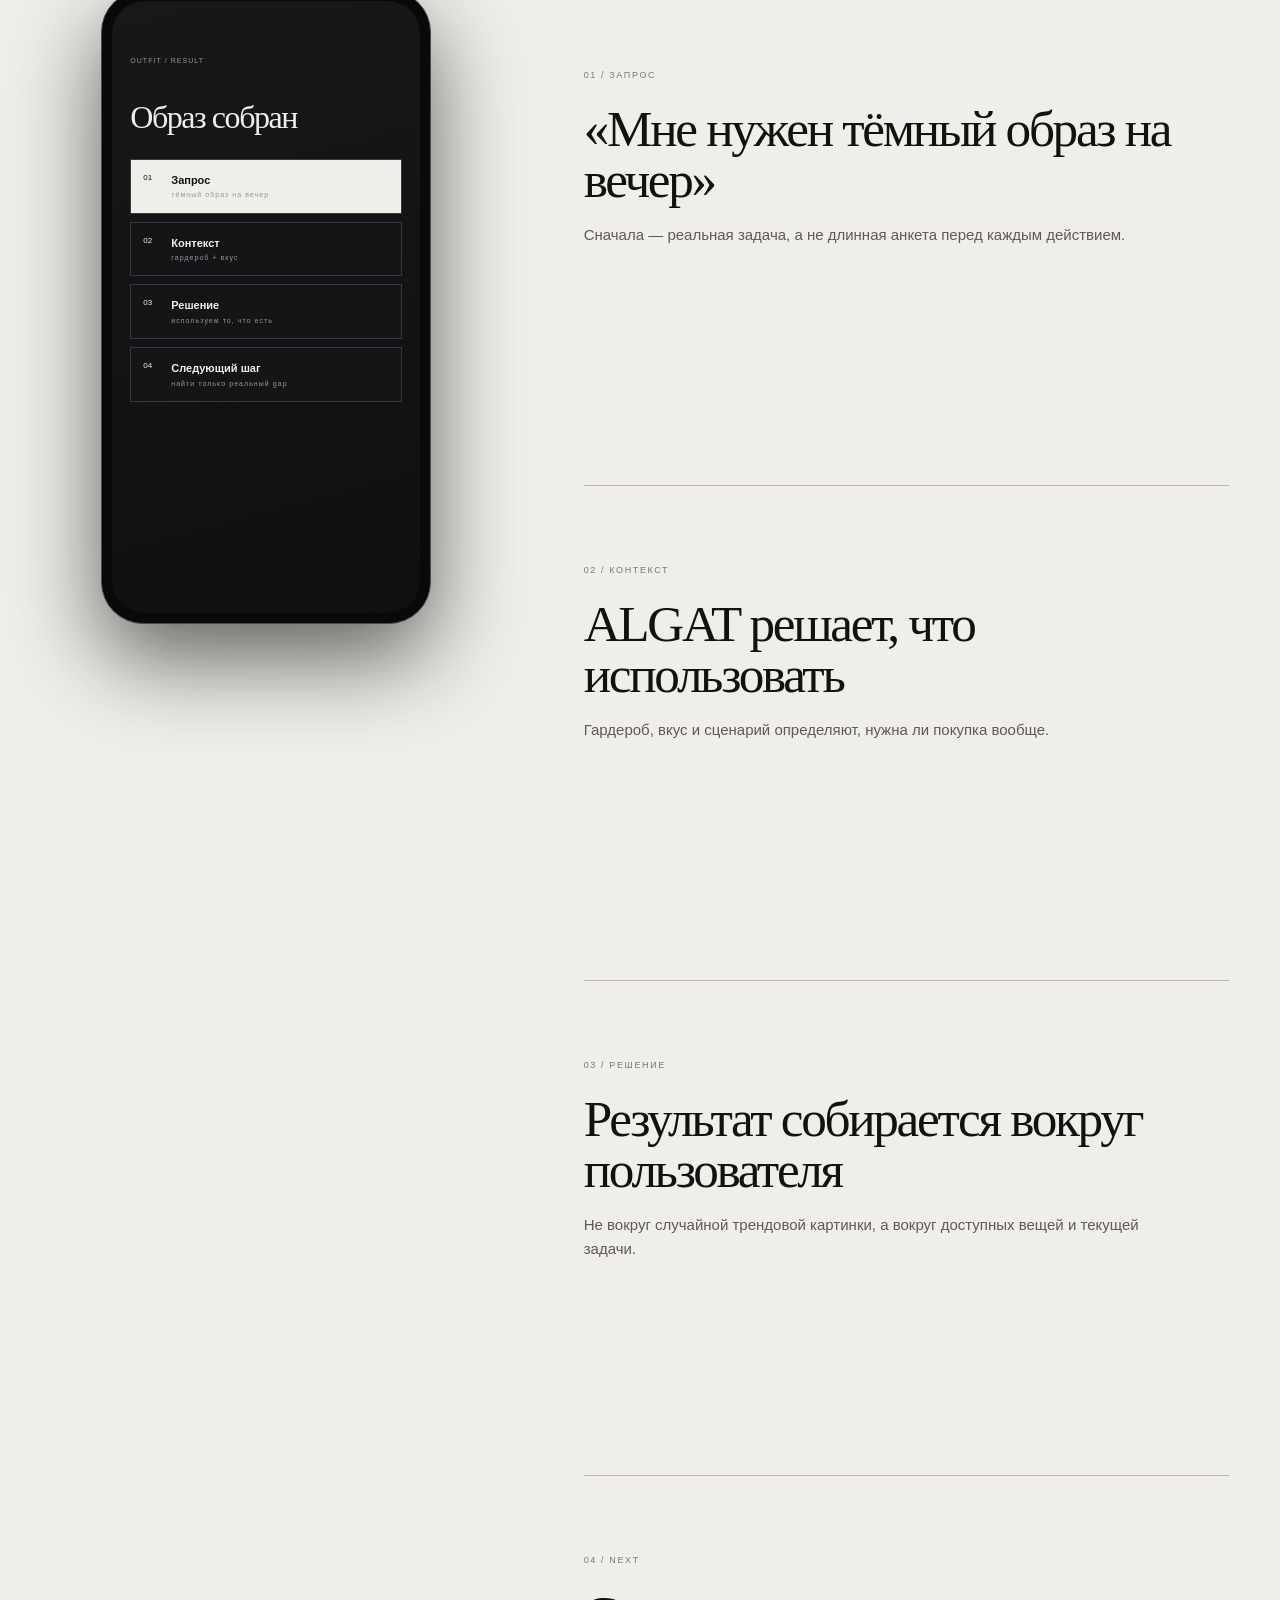
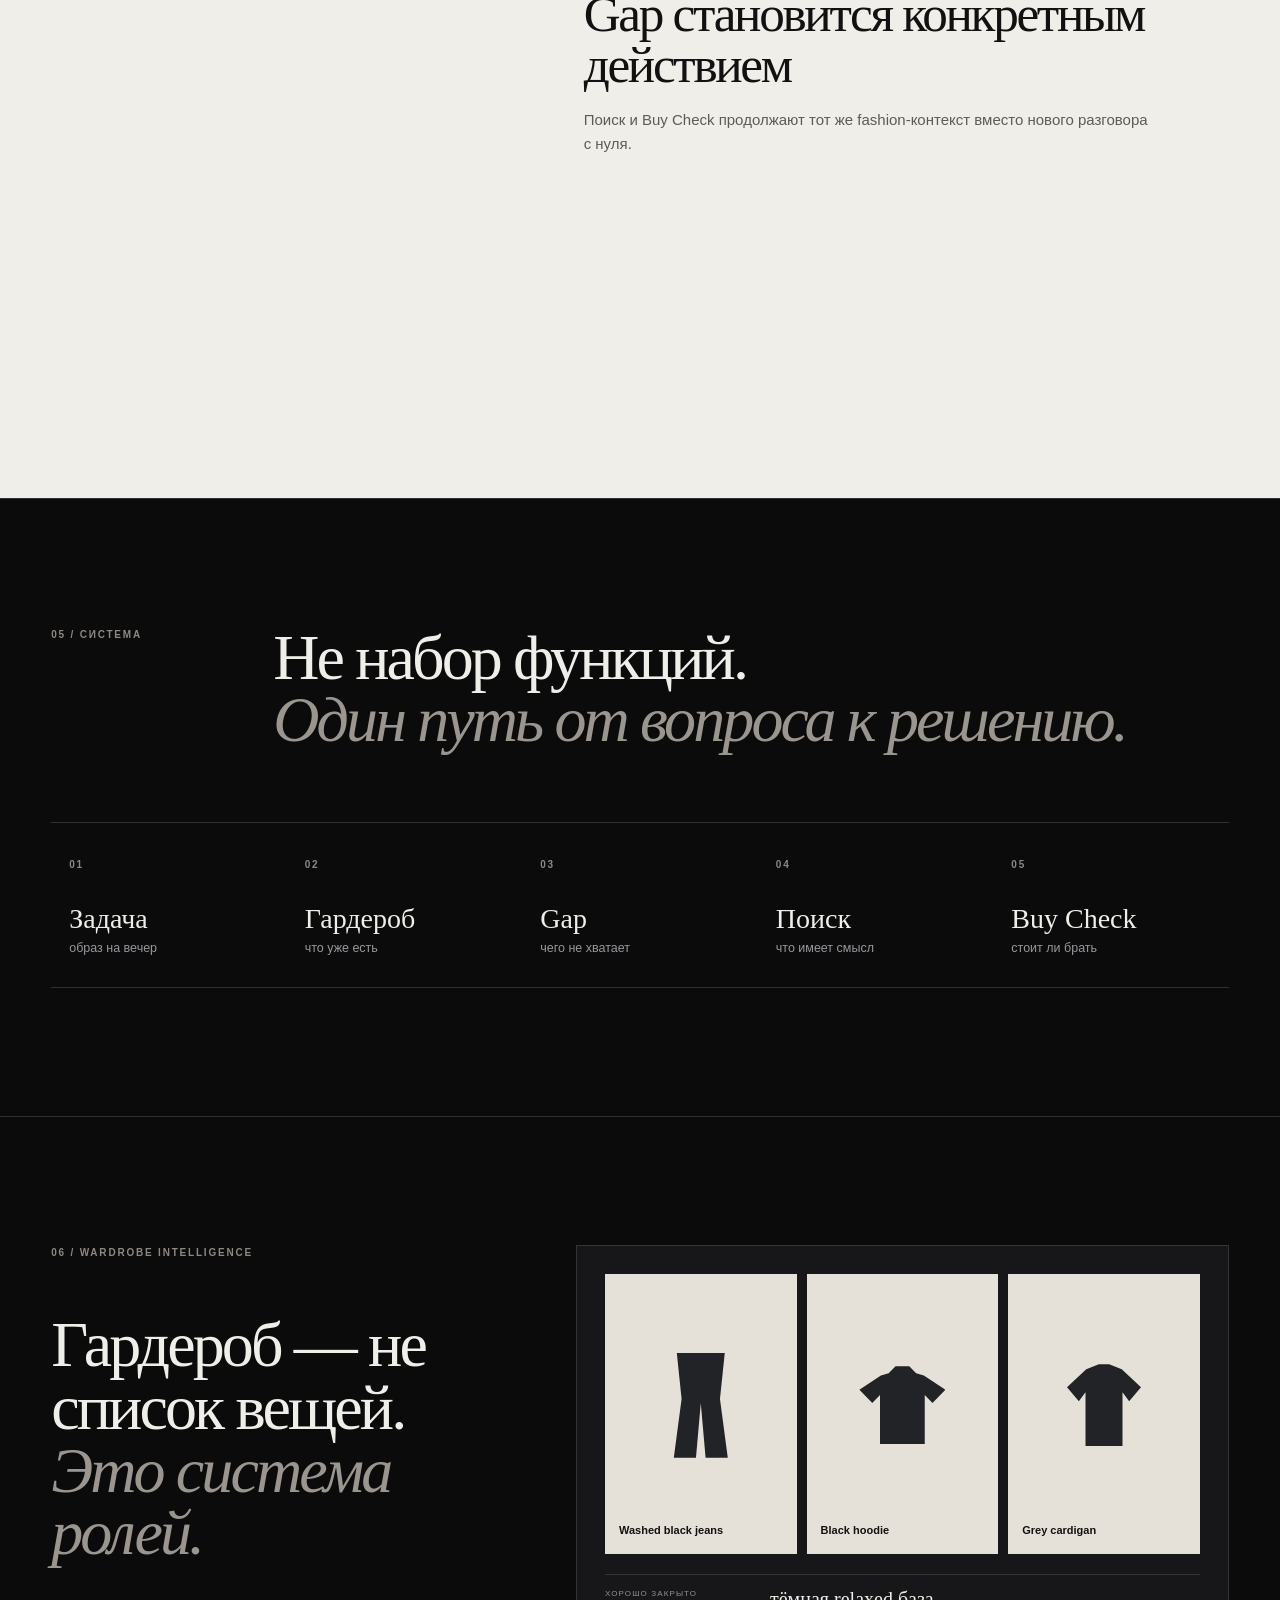
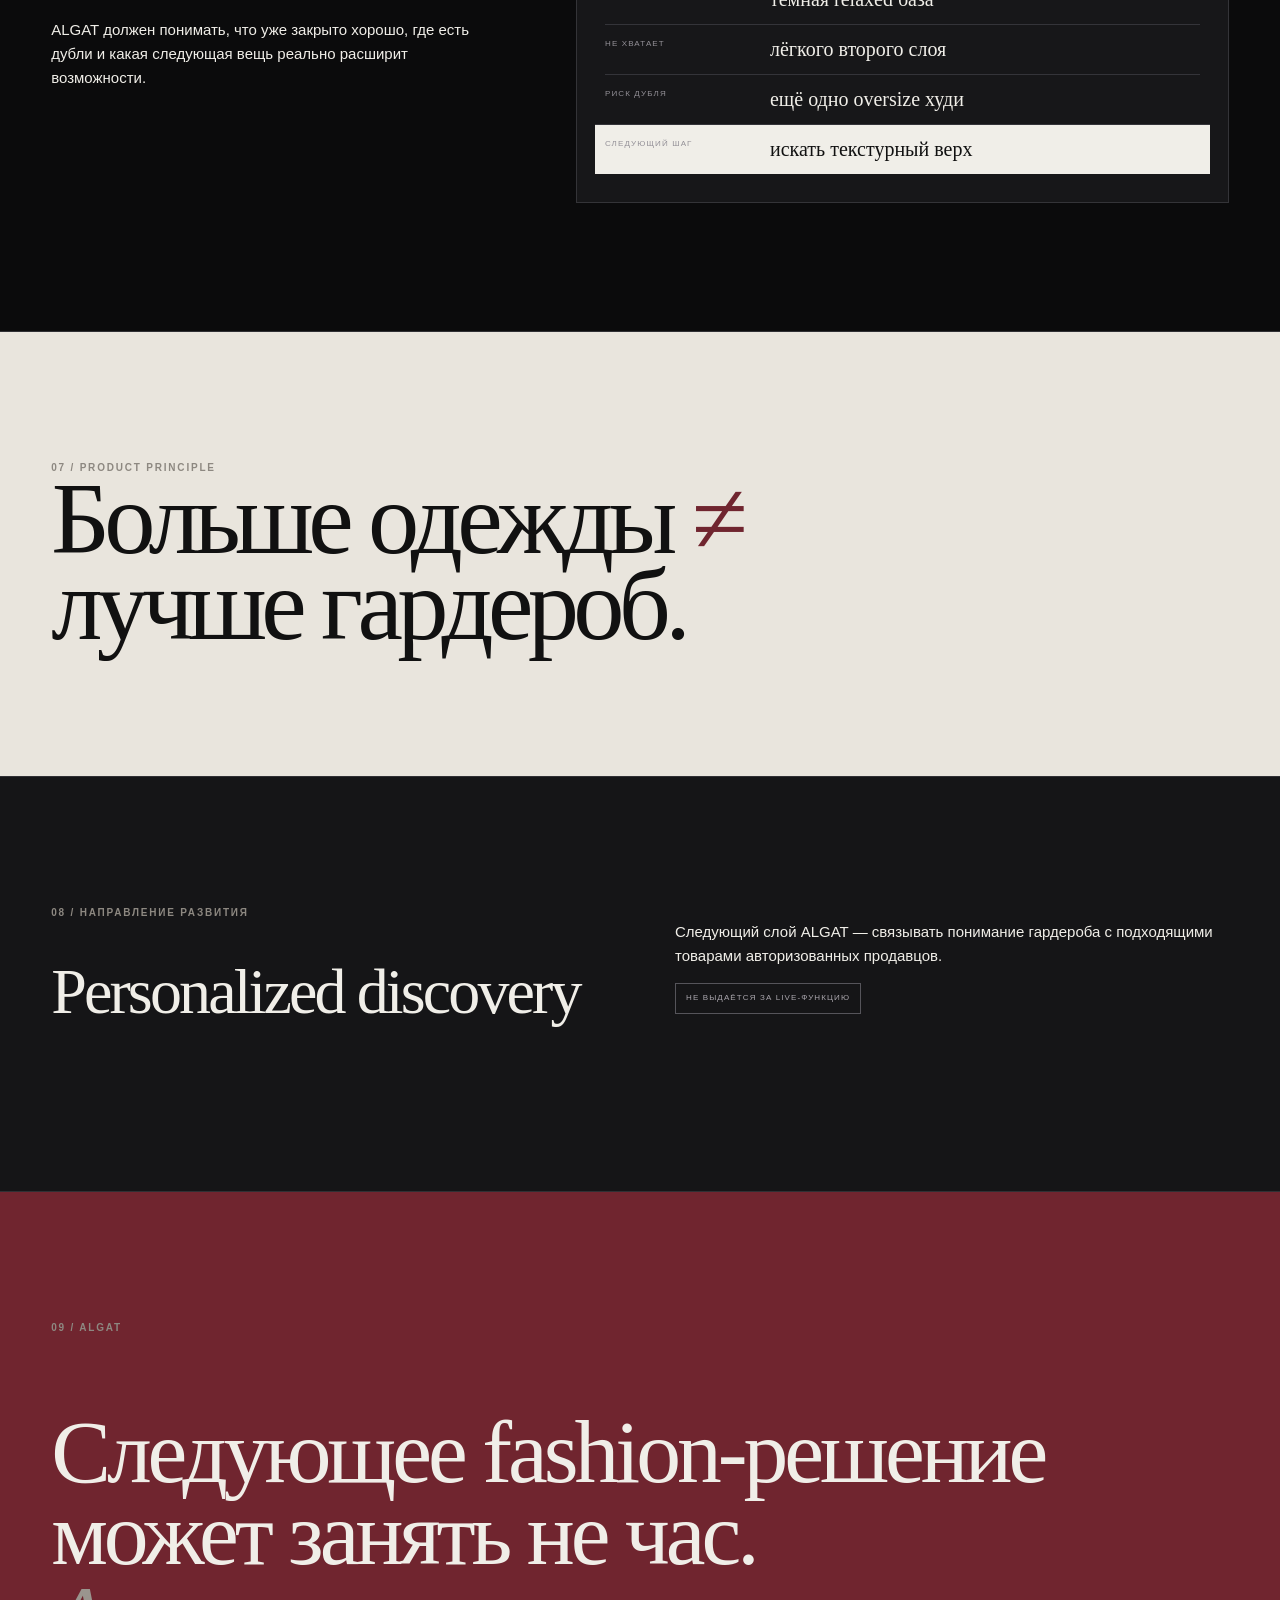
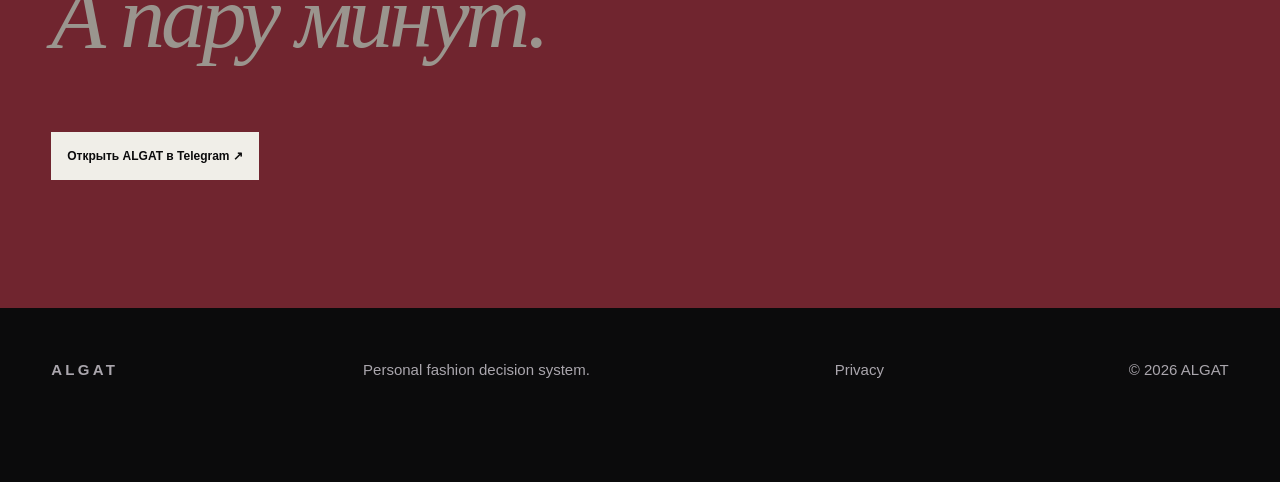
==== commit 79712794: "Polish portfolio presentation, motion and accessibility" ====
--- a/index.html
+++ b/index.html
@@ -8,28 +8,37 @@
 <meta name="description" content="ALGAT знает твой стиль и гардероб и помогает решить, что надеть, чего не хватает и стоит ли покупать конкретную вещь.">
 <meta name="robots" content="index,follow">
 <link rel="canonical" href="https://johnsmithzxc9-source.github.io/algat-website/">
+<link rel="icon" href="favicon.svg" type="image/svg+xml">
 <meta property="og:title" content="ALGAT — персональная fashion decision system">
 <meta property="og:description" content="Что надеть, чего не хватает и стоит ли покупать конкретную вещь — в контексте твоего гардероба и вкуса.">
 <meta property="og:type" content="website">
 <meta property="og:url" content="https://johnsmithzxc9-source.github.io/algat-website/">
 <meta name="twitter:card" content="summary_large_image">
 <style>
-:root{--b:#0b0b0c;--g:#171719;--l:#303034;--o:#f0eee8;--m:#aaa59e;--r:#70252f;--p:clamp(20px,4vw,64px);--s:Georgia,'Times New Roman',serif;--u:Inter,Arial,sans-serif}*{box-sizing:border-box}html{scroll-behavior:smooth;background:var(--b)}body{margin:0;background:var(--b);color:var(--o);font:15px/1.6 var(--u);overflow-x:hidden}a{color:inherit;text-decoration:none}.shell{width:min(1440px,100%);margin:auto;padding-inline:var(--p)}header{position:fixed;inset:0 0 auto;z-index:20;background:#0b0b0ccc;border-bottom:1px solid #ffffff12;backdrop-filter:blur(18px)}header .shell{height:72px;display:flex;align-items:center;gap:28px}.logo{font-weight:900;letter-spacing:.22em}.nav{display:flex;gap:24px;margin:auto;font-size:12px;color:#bdb8b0}.cta,.btn{display:inline-flex;align-items:center;justify-content:center;min-height:48px;padding:11px 16px;border:1px solid #ffffff28;font-weight:800;font-size:12px}.btn{background:var(--o);color:var(--b);border:0}.hero{min-height:100svh;padding:130px 0 76px;display:grid;align-items:center;background:radial-gradient(circle at 80% 35%,#70252f30,transparent 26%)}.hero-grid{display:grid;grid-template-columns:1.05fr .95fr;gap:7vw;align-items:center}.ey{font-size:10px;letter-spacing:.18em;color:#aaa69f;font-weight:800}h1,h2,h3{font-family:var(--s);font-weight:400;letter-spacing:-.045em}h1{font-size:clamp(54px,6.2vw,104px);line-height:.9;margin:24px 0 28px}h1 em,h2 em{color:#8e8a84;font-weight:400}.lead{max-width:650px;color:#bbb6af;font-size:18px}.actions{display:flex;gap:22px;align-items:center;margin-top:34px}.ghost{font-size:12px;border-bottom:1px solid #6e6964}.phone-wrap{min-height:650px;display:grid;place-items:center;position:relative}.phone{width:min(330px,74vw);aspect-ratio:.52;border:1px solid #44444a;border-radius:42px;background:#09090a;padding:10px;transform:rotate(2deg);box-shadow:0 34px 90px #0009}.screen{height:100%;border-radius:33px;background:linear-gradient(165deg,#18181b,#0f0f11);padding:45px 18px 18px;color:var(--o)}.screen small{color:#78747d;font-size:7px;letter-spacing:.15em}.screen h3{font-size:32px;margin:22px 0 16px}.menu{display:grid;gap:8px}.card{border:1px solid #333338;padding:12px;background:#151518;display:grid;grid-template-columns:28px 1fr}.card:first-child{background:var(--o);color:#111}.card span{grid-row:span 2;font-size:8px}.card b{font-size:11px}.card small{font-size:7px}.tag{position:absolute;border:1px solid #ffffff28;background:#111c;padding:9px 11px;font-size:9px;letter-spacing:.12em}.t1{left:0;top:24%}.t2{right:-2%;top:34%}.t3{right:2%;bottom:18%}.section{padding:clamp(88px,10vw,160px) 0;border-top:1px solid var(--l)}.paper{background:var(--o);color:#111}.head{display:grid;grid-template-columns:190px 1fr;gap:32px}.num{font-size:10px;letter-spacing:.18em;color:#77736d;font-weight:800}.head h2{font-size:clamp(46px,5vw,80px);line-height:.98;margin:0}.manifest{font-family:var(--s);font-size:clamp(44px,5.5vw,88px);line-height:1;letter-spacing:-.04em;margin:0}.manifest span{color:#7d7871}.decisions{display:grid;gap:0;margin-top:80px}.decision{display:grid;grid-template-columns:.72fr 1.28fr;gap:7vw;align-items:center;padding:72px 0;border-top:1px solid var(--l)}.decision:last-child{border-bottom:1px solid var(--l)}.decision h3{font-size:clamp(44px,4.3vw,70px);line-height:1;margin:8px 0 20px}.decision p{color:var(--m);max-width:430px}.ui{background:#e9e5dd;color:#111;min-height:410px;border:1px solid #c8c2b9;padding:34px;box-shadow:0 30px 80px #0005}.ui-k{font-size:9px;letter-spacing:.16em;color:#706b63}.ui h4{font:400 clamp(30px,3vw,48px)/1 var(--s);margin:18px 0 30px}.tiles{display:grid;grid-template-columns:repeat(3,1fr);gap:10px}.tile{min-height:170px;background:#d7d1c7;padding:12px;display:flex;flex-direction:column;justify-content:flex-end}.shape{margin:auto;background:#222326}.shirt{width:74px;height:82px;clip-path:polygon(26% 6%,43% 0,57% 0,74% 6%,100% 28%,84% 45%,75% 34%,75% 100%,25% 100%,25% 34%,16% 45%,0 28%)}.pants{width:60px;height:105px;clip-path:polygon(10% 0,90% 0,82% 44%,95% 100%,58% 100%,50% 48%,42% 100%,5% 100%,18% 44%)}.hood{width:86px;height:78px;clip-path:polygon(34% 9%,42% 0,58% 0,66% 9%,75% 12%,100% 30%,85% 47%,76% 37%,76% 100%,24% 100%,24% 37%,15% 47%,0 30%,25% 12%)}.context{display:grid;grid-template-columns:.85fr 1.15fr;gap:7vw}.context h2{font-size:clamp(48px,5vw,80px);line-height:.98}.board{min-height:530px;border:1px solid var(--l);position:relative;background:radial-gradient(circle at 50% 50%,#70252f28,transparent 33%)}.chip{position:absolute;background:#19191c;border:1px solid #3b3b40;padding:15px 17px}.chip small{display:block;color:#77737a;font-size:8px;letter-spacing:.14em}.chip b{font-family:var(--s);font-size:20px}.c1{left:6%;top:9%}.c2{right:5%;top:24%}.c3{left:8%;bottom:22%}.c4{right:6%;bottom:7%}.c5{left:38%;top:43%}.result{position:absolute;inset:50% auto auto 50%;transform:translate(-50%,-50%);width:220px;aspect-ratio:1;border-radius:50%;background:var(--o);color:#111;display:grid;place-items:center;text-align:center;padding:25px}.result b{font:400 25px/1.05 var(--s)}.demo{background:var(--o);color:#111}.demo-grid{display:grid;grid-template-columns:.8fr 1.2fr;gap:8vw;margin-top:70px}.demo-phone{position:sticky;top:120px;align-self:start;justify-self:center;transform:none}.steps{display:grid}.step{min-height:55vh;padding:70px 0;border-top:1px solid #bdb7ae}.step span{font-size:9px;letter-spacing:.18em;color:#777}.step h3{font-size:clamp(40px,4vw,64px);line-height:1;margin:18px 0}.step p{color:#5e5a54;max-width:570px}.journey{display:flex;overflow:auto;border-block:1px solid var(--l);margin-top:70px}.node{min-width:190px;flex:1;padding:28px 18px}.node b{display:block;font:400 28px var(--s);margin-top:28px}.node small{color:#807c84}.ward{display:grid;grid-template-columns:.8fr 1.2fr;gap:7vw}.ward h2{font-size:clamp(48px,5vw,80px);line-height:.98}.ward-board{background:#171719;border:1px solid #343438;padding:28px}.ward-items{display:grid;grid-template-columns:repeat(3,1fr);gap:10px}.ward-card{min-height:280px;background:#e6e1d8;color:#111;padding:14px;display:flex;flex-direction:column}.ward-card .shape{margin:auto}.ward-card b{font-size:11px}.ins{margin-top:20px}.ins div{display:grid;grid-template-columns:150px 1fr;gap:15px;padding:13px 0;border-top:1px solid #343439}.ins span{font-size:8px;letter-spacing:.14em;color:#777}.ins b{font:400 20px var(--s)}.ins .strong{background:var(--o);color:#111;margin-inline:-10px;padding-inline:10px}.principle{background:#e9e5dd;color:#111}.principle .big{font:400 clamp(64px,8vw,126px)/.84 var(--s);letter-spacing:-.055em;margin:0}.principle .big span{color:var(--r)}.future{background:#151517}.future-grid{display:grid;grid-template-columns:1fr 1fr;gap:70px}.future h2{font-size:64px;margin:20px 0}.badge{display:inline-block;border:1px solid #45454a;padding:8px 10px;font-size:8px;letter-spacing:.14em;color:#8f8b91}.final{background:var(--r);min-height:70vh;display:flex;align-items:center}.final h2{font-size:clamp(58px,7vw,108px);line-height:.92;max-width:1100px}.footer{padding:50px 0 100px}.footer-grid{display:flex;justify-content:space-between;gap:30px;color:#8f8b91}.toast{position:fixed;z-index:30;left:50%;bottom:25px;transform:translate(-50%,20px);opacity:0;background:var(--o);color:#111;padding:12px 15px;font-size:11px;font-weight:800;transition:.2s}.toast.on{opacity:1;transform:translate(-50%,0)}@media(max-width:820px){.nav{display:none}.hero-grid,.context,.ward,.demo-grid,.future-grid,.decision{grid-template-columns:minmax(0,1fr)}.hero{padding-top:110px}.phone-wrap{min-height:540px}.tag{display:none}.head{grid-template-columns:minmax(0,1fr)}.decision{gap:30px}.demo-phone{position:relative;top:auto}.steps .step{min-height:auto}.journey{display:grid;grid-template-columns:1fr;overflow:visible;margin-top:48px}.node{min-width:0;padding:22px 0;border-bottom:1px solid var(--l);display:grid;grid-template-columns:44px 1fr;gap:4px 14px}.node span{grid-row:1 / span 2}.node b{margin:0;font-size:30px}.node small{align-self:start}.ward,.ward>*{min-width:0}.ward-items{grid-template-columns:repeat(2,minmax(0,1fr));overflow:visible}.ward-card:nth-child(3){grid-column:1/-1}.footer-grid{flex-direction:column}}@media(max-width:560px){:root{--p:20px}header .shell{height:64px}.cta{padding:9px 10px;font-size:11px}h1{font-size:48px}.lead{font-size:15px}.actions{flex-direction:column;align-items:stretch}.btn{width:100%}.ghost{width:max-content}.phone-wrap{min-height:480px}.phone{width:270px}.section{padding:82px 0}.manifest{font-size:42px}.head h2{font-size:48px;overflow-wrap:anywhere}.ui{margin-inline:-20px;border-inline:0;padding:24px 20px;min-height:360px}.tiles{gap:6px}.tile{min-height:135px;padding:8px}.context h2{font-size:48px}.context .board{margin-inline:-20px;border-inline:0;min-height:0;padding:20px;display:grid;gap:10px;background:#101012}.chip,.result{position:static;inset:auto;transform:none;width:auto;aspect-ratio:auto;border-radius:0}.chip{padding:14px}.chip b{font-size:18px;overflow-wrap:anywhere}.result{min-height:132px;padding:22px}.result b{font-size:28px}.step h3{font-size:38px}.ward h2{font-size:48px;overflow-wrap:anywhere}.ward p{overflow-wrap:anywhere}.ward-board{margin-inline:-20px;border-inline:0;padding:20px}.ward-items{grid-template-columns:1fr 1fr;gap:8px}.ward-card{min-height:220px;padding:12px}.ward-card:nth-child(3){grid-column:1/-1;min-height:200px}.ins div{grid-template-columns:105px minmax(0,1fr)}.ins b{overflow-wrap:anywhere}.principle .big{font-size:64px}.future h2{font-size:48px;overflow-wrap:anywhere}.final h2{font-size:52px}.footer-grid{font-size:12px}}@media(prefers-reduced-motion:reduce){html{scroll-behavior:auto}}
+:root{--b:#0b0b0c;--g:#171719;--l:#303034;--o:#f0eee8;--m:#b9b4ad;--r:#70252f;--p:clamp(20px,4vw,64px);--s:Georgia,'Times New Roman',serif;--u:Inter,Arial,sans-serif}*{box-sizing:border-box}html{scroll-behavior:smooth;background:var(--b)}body{margin:0;background:var(--b);color:var(--o);font:15px/1.6 var(--u);overflow-x:hidden}a{color:inherit;text-decoration:none}.shell{width:min(1440px,100%);margin:auto;padding-inline:var(--p)}header{position:fixed;inset:0 0 auto;z-index:20;background:#0b0b0ce8;border-bottom:1px solid #ffffff12;backdrop-filter:blur(18px);transition:transform .3s ease,background .3s ease}header .shell{height:72px;display:flex;align-items:center;gap:28px;transition:height .3s ease}.logo{font-weight:900;letter-spacing:.22em}.nav{display:flex;gap:24px;margin:auto;font-size:12px;color:#c5c0b8}.cta,.btn{display:inline-flex;align-items:center;justify-content:center;min-height:48px;padding:11px 16px;border:1px solid #ffffff32;font-weight:800;font-size:12px;transition:transform .2s ease,background .2s ease,color .2s ease,border-color .2s ease}.btn{background:var(--o);color:var(--b);border:0}.cta:hover,.ghost:hover{color:#fff}.btn:hover{transform:translateY(-2px);background:#fff}.cta:hover{border-color:#ffffff70}.nav a,.ghost{transition:opacity .2s ease}.nav a:hover,.ghost:hover{opacity:.7}a:focus-visible{outline:2px solid var(--o);outline-offset:4px}.hero{min-height:100svh;padding:130px 0 76px;display:grid;align-items:center;background:radial-gradient(circle at 80% 35%,#70252f30,transparent 26%)}.hero-grid{display:grid;grid-template-columns:1.05fr .95fr;gap:7vw;align-items:center}.ey{font-size:10px;letter-spacing:.18em;color:#b5b0a9;font-weight:800}h1,h2,h3{font-family:var(--s);font-weight:400;letter-spacing:-.045em}h1{font-size:clamp(54px,6.2vw,104px);line-height:.9;margin:24px 0 28px}h1 em,h2 em{color:#9a958e;font-weight:400}.lead{max-width:650px;color:#c6c1ba;font-size:18px}.actions{display:flex;gap:22px;align-items:center;margin-top:34px}.ghost{font-size:12px;border-bottom:1px solid #77716a}.phone-wrap{min-height:650px;display:grid;place-items:center;position:relative}.phone{width:min(330px,74vw);aspect-ratio:.52;border:1px solid #4a4a50;border-radius:42px;background:#09090a;padding:10px;transform:rotate(2deg);box-shadow:0 34px 90px #0009}.screen{height:100%;border-radius:33px;background:linear-gradient(165deg,#18181b,#0f0f11);padding:45px 18px 18px;color:var(--o)}.screen small{color:#98939b;font-size:7px;letter-spacing:.15em}.screen h3{font-size:32px;margin:22px 0 16px}.menu{display:grid;gap:8px}.card{border:1px solid #38383e;padding:12px;background:#151518;display:grid;grid-template-columns:28px 1fr;transition:transform .2s ease,border-color .2s ease}.card:first-child{background:var(--o);color:#111}.card span{grid-row:span 2;font-size:8px}.card b{font-size:11px}.card small{font-size:7px}.tag{position:absolute;border:1px solid #ffffff28;background:#111d;padding:9px 11px;font-size:9px;letter-spacing:.12em}.t1{left:0;top:24%}.t2{right:-2%;top:34%}.t3{right:2%;bottom:18%}.section{padding:clamp(88px,10vw,160px) 0;border-top:1px solid var(--l)}.paper{background:var(--o);color:#111}.head{display:grid;grid-template-columns:190px 1fr;gap:32px}.num{font-size:10px;letter-spacing:.18em;color:#8d8881;font-weight:800}.head h2{font-size:clamp(46px,5vw,80px);line-height:.98;margin:0}.manifest{font-family:var(--s);font-size:clamp(44px,5.5vw,88px);line-height:1;letter-spacing:-.04em;margin:0}.manifest span{color:#7d7871}.decisions{display:grid;gap:0;margin-top:80px}.decision{display:grid;grid-template-columns:.72fr 1.28fr;gap:7vw;align-items:center;padding:72px 0;border-top:1px solid var(--l)}.decision:last-child{border-bottom:1px solid var(--l)}.decision h3{font-size:clamp(44px,4.3vw,70px);line-height:1;margin:8px 0 20px}.decision p{color:var(--m);max-width:430px}.ui{background:#e9e5dd;color:#111;min-height:410px;border:1px solid #c8c2b9;padding:34px;box-shadow:0 30px 80px #0005}.ui-k{font-size:9px;letter-spacing:.16em;color:#706b63}.ui h4{font:400 clamp(30px,3vw,48px)/1 var(--s);margin:18px 0 30px}.tiles{display:grid;grid-template-columns:repeat(3,1fr);gap:10px}.tile{min-height:170px;background:#d7d1c7;padding:12px;display:flex;flex-direction:column;justify-content:flex-end;transition:transform .2s ease}.tile:hover,.ward-card:hover{transform:translateY(-3px)}.shape{margin:auto;background:#222326}.shirt{width:74px;height:82px;clip-path:polygon(26% 6%,43% 0,57% 0,74% 6%,100% 28%,84% 45%,75% 34%,75% 100%,25% 100%,25% 34%,16% 45%,0 28%)}.pants{width:60px;height:105px;clip-path:polygon(10% 0,90% 0,82% 44%,95% 100%,58% 100%,50% 48%,42% 100%,5% 100%,18% 44%)}.hood{width:86px;height:78px;clip-path:polygon(34% 9%,42% 0,58% 0,66% 9%,75% 12%,100% 30%,85% 47%,76% 37%,76% 100%,24% 100%,24% 37%,15% 47%,0 30%,25% 12%)}.context{display:grid;grid-template-columns:.85fr 1.15fr;gap:7vw}.context h2{font-size:clamp(48px,5vw,80px);line-height:.98}.board{min-height:530px;border:1px solid var(--l);position:relative;background:radial-gradient(circle at 50% 50%,#70252f28,transparent 33%)}.chip{position:absolute;background:#19191c;border:1px solid #424248;padding:15px 17px;transition:border-color .2s ease,transform .2s ease}.chip:hover{border-color:#77747b}.chip small{display:block;color:#98939a;font-size:8px;letter-spacing:.14em}.chip b{font-family:var(--s);font-size:20px}.c1{left:6%;top:9%}.c2{right:5%;top:24%}.c3{left:8%;bottom:22%}.c4{right:6%;bottom:7%}.c5{left:38%;top:43%}.result{position:absolute;inset:50% auto auto 50%;transform:translate(-50%,-50%);width:220px;aspect-ratio:1;border-radius:50%;background:var(--o);color:#111;display:grid;place-items:center;text-align:center;padding:25px}.result b{font:400 25px/1.05 var(--s)}.demo{background:var(--o);color:#111}.demo-note{margin:28px 0 0;display:inline-flex;gap:10px;align-items:center;border:1px solid #c9c3bb;padding:10px 12px;font-size:9px;letter-spacing:.12em;color:#716c65;text-transform:uppercase}.demo-grid{display:grid;grid-template-columns:.8fr 1.2fr;gap:8vw;margin-top:54px}.demo-phone{position:sticky;top:120px;align-self:start;justify-self:center;transform:none}.steps{display:grid}.step{min-height:55vh;padding:70px 0;border-top:1px solid #bdb7ae}.step span{font-size:9px;letter-spacing:.18em;color:#777}.step h3{font-size:clamp(40px,4vw,64px);line-height:1;margin:18px 0}.step p{color:#5e5a54;max-width:570px}.journey{display:flex;overflow:auto;border-block:1px solid var(--l);margin-top:70px}.node{min-width:190px;flex:1;padding:28px 18px}.node b{display:block;font:400 28px var(--s);margin-top:28px}.node small{color:#9b969e}.ward{display:grid;grid-template-columns:.8fr 1.2fr;gap:7vw}.ward h2{font-size:clamp(48px,5vw,80px);line-height:.98}.ward-board{background:#171719;border:1px solid #343438;padding:28px}.ward-items{display:grid;grid-template-columns:repeat(3,1fr);gap:10px}.ward-card{min-height:280px;background:#e6e1d8;color:#111;padding:14px;display:flex;flex-direction:column;transition:transform .2s ease}.ward-card .shape{margin:auto}.ward-card b{font-size:11px}.ins{margin-top:20px}.ins div{display:grid;grid-template-columns:150px 1fr;gap:15px;padding:13px 0;border-top:1px solid #343439}.ins span{font-size:8px;letter-spacing:.14em;color:#939097}.ins b{font:400 20px var(--s)}.ins .strong{background:var(--o);color:#111;margin-inline:-10px;padding-inline:10px}.principle{background:#e9e5dd;color:#111}.principle .big{font:400 clamp(64px,8vw,126px)/.84 var(--s);letter-spacing:-.055em;margin:0}.principle .big span{color:var(--r)}.future{background:#151517}.future-grid{display:grid;grid-template-columns:1fr 1fr;gap:70px}.future h2{font-size:64px;margin:20px 0}.badge{display:inline-block;border:1px solid #55545a;padding:8px 10px;font-size:8px;letter-spacing:.14em;color:#aaa6ad}.final{background:var(--r);min-height:70vh;display:flex;align-items:center}.final h2{font-size:clamp(58px,7vw,108px);line-height:.92;max-width:1100px}.footer{padding:50px 0 100px}.footer-grid{display:flex;justify-content:space-between;gap:30px;color:#aaa6ad}.reveal{opacity:0;transform:translateY(24px);transition:opacity .65s ease,transform .65s cubic-bezier(.2,.7,.2,1)}.reveal.is-visible{opacity:1;transform:none}@media(max-width:820px){.nav{display:none}.hero-grid,.context,.ward,.demo-grid,.future-grid,.decision{grid-template-columns:minmax(0,1fr)}.hero{padding-top:110px}.phone-wrap{min-height:540px}.tag{display:none}.head{grid-template-columns:minmax(0,1fr)}.decision{gap:30px}.demo-phone{position:relative;top:auto}.steps .step{min-height:auto}.journey{display:grid;grid-template-columns:1fr;overflow:visible;margin-top:48px}.node{min-width:0;padding:22px 0;border-bottom:1px solid var(--l);display:grid;grid-template-columns:44px 1fr;gap:4px 14px}.node span{grid-row:1 / span 2}.node b{margin:0;font-size:30px}.node small{align-self:start}.ward,.ward>*{min-width:0}.ward-items{grid-template-columns:repeat(2,minmax(0,1fr));overflow:visible}.ward-card:nth-child(3){grid-column:1/-1}.footer-grid{flex-direction:column}}@media(max-width:560px){:root{--p:20px}header .shell{height:64px}header.compact .shell{height:52px}.cta{padding:9px 10px;font-size:11px;min-height:44px}header.compact .cta{min-height:38px;padding-block:6px}h1{font-size:48px}.lead{font-size:15px}.actions{flex-direction:column;align-items:stretch}.btn{width:100%}.ghost{width:max-content}.phone-wrap{min-height:480px}.phone{width:270px}.section{padding:76px 0}.manifest{font-size:42px}.head h2{font-size:48px;overflow-wrap:anywhere}.ui{margin-inline:-20px;border-inline:0;padding:24px 20px;min-height:360px}.tiles{gap:6px}.tile{min-height:135px;padding:8px}.context h2{font-size:48px}.context .board{margin-inline:-20px;border-inline:0;min-height:0;padding:20px;display:grid;gap:10px;background:#101012}.chip,.result{position:static;inset:auto;transform:none;width:auto;aspect-ratio:auto;border-radius:0}.chip{padding:14px}.chip b{font-size:18px;overflow-wrap:anywhere}.result{min-height:132px;padding:22px}.result b{font-size:28px}.step h3{font-size:38px}.ward h2{font-size:48px;overflow-wrap:anywhere}.ward p{overflow-wrap:anywhere}.ward-board{margin-inline:-20px;border-inline:0;padding:20px}.ward-items{grid-template-columns:1fr 1fr;gap:8px}.ward-card{min-height:220px;padding:12px}.ward-card:nth-child(3){grid-column:1/-1;min-height:200px}.ins div{grid-template-columns:105px minmax(0,1fr)}.ins b{overflow-wrap:anywhere}.principle .big{font-size:62px}.future h2{font-size:48px;overflow-wrap:anywhere}.final h2{font-size:50px}.footer-grid{font-size:12px}.demo-note{font-size:8px;line-height:1.5}}@media(prefers-reduced-motion:reduce){html{scroll-behavior:auto}.reveal{opacity:1;transform:none;transition:none}header,.cta,.btn,.tile,.ward-card,.chip{transition:none}}
 </style>
 </head>
 <body>
-<header><div class="shell"><a class="logo" href="#top">ALGAT</a><nav class="nav"><a href="#decisions">Возможности</a><a href="#demo">Как работает</a><a href="#wardrobe">Гардероб</a></nav><a class="cta js-tg" href="#demo">Открыть в Telegram ↗</a></div></header>
+<header><div class="shell"><a class="logo" href="#top">ALGAT</a><nav class="nav" aria-label="Основная навигация"><a href="#decisions">Возможности</a><a href="#demo">Как работает</a><a href="#wardrobe">Гардероб</a></nav><a class="cta js-tg" href="https://t.me/ALGATbot?startapp">Открыть в Telegram ↗</a></div></header>
 <main>
-<section class="hero" id="top"><div class="shell hero-grid"><div><div class="ey">PERSONAL FASHION DECISION SYSTEM</div><h1>Не вдохновение.<br><em>Решение,</em> что надеть<br>или купить именно тебе.</h1><p class="lead">ALGAT знает твой гардероб, понимает вкус и учитывает прошлые решения — поэтому отвечает не абстрактно, а в твоём контексте.</p><div class="actions"><a class="btn js-tg" href="#demo">Открыть в Telegram ↗</a><a class="ghost" href="#demo">Посмотреть, как работает ↓</a></div></div><div class="phone-wrap"><div class="tag t1">в твоём гардеробе</div><div class="tag t2">подходит по стилю</div><div class="tag t3">не дублирует</div><div class="phone"><div class="screen"><small>ALGAT / PERSONAL FASHION DECISION</small><h3>Что решаем?</h3><div class="menu"><div class="card"><span>01</span><b>Собрать образ</b><small>Что мне надеть?</small></div><div class="card"><span>02</span><b>Найти вещь</b><small>Правильную именно для меня.</small></div><div class="card"><span>03</span><b>Стоит покупать?</b><small>Стиль · гардероб · бюджет.</small></div><div class="card"><span>04</span><b>Обо мне</b><small>Гардероб · стиль · профиль.</small></div></div></div></div></div></div></section>
-<section class="section paper"><div class="shell head"><div class="num">01 / ПРОБЛЕМА</div><p class="manifest">Тебе не нужно ещё больше вариантов.<br><span>Тебе нужно понять, какой вариант твой.</span></p></div></section>
-<section class="section" id="decisions"><div class="shell"><div class="head"><div class="num">02 / ТРИ РЕШЕНИЯ</div><h2>Один продукт.<br>Три вопроса, которые действительно возникают.</h2></div><div class="decisions"><article class="decision"><div><div class="num">01 / OUTFIT</div><h3>Что надеть?</h3><p>ALGAT смотрит, что уже есть в гардеробе, учитывает ситуацию и собирает решение из реальных вещей пользователя.</p></div><div class="ui"><div class="ui-k">КАКОЙ ОБРАЗ СОБИРАЕМ?</div><h4>Тёмный образ на вечер.<br>Без кожи.</h4><div class="tiles"><div class="tile"><div class="shape shirt"></div><b>Серый кардиган</b></div><div class="tile"><div class="shape hood"></div><b>Чёрный верх</b></div><div class="tile"><div class="shape pants"></div><b>Washed black denim</b></div></div></div></article><article class="decision"><div><div class="num">02 / SEARCH</div><h3>Что найти?</h3><p>Если образу чего-то действительно не хватает, ALGAT определяет не просто категорию, а роль вещи в твоём гардеробе.</p></div><div class="ui"><div class="ui-k">ЧЕГО НЕ ХВАТАЕТ</div><h4>Лёгкий второй слой,<br>который не спорит с основой.</h4><div class="tiles"><div class="tile"><div class="shape shirt"></div><b>Текстурная overshirt</b></div><div class="tile"><span class="num">WHY IT FITS</span><b>Добавляет новый сценарий</b></div><div class="tile"><span class="num">NOT A DUPLICATE</span><b>Не повторяет худи и кардиган</b></div></div></div></article><article class="decision"><div><div class="num">03 / BUY CHECK</div><h3>Стоит покупать?</h3><p>Новая вещь оценивается вместе со стилем, гардеробом, бюджетом и тем, что уже закрывает похожую задачу.</p></div><div class="ui"><div class="ui-k">ПОКУПКА</div><h4>Ещё одно чёрное oversize худи?</h4><div class="tiles"><div class="tile"><div class="shape hood"></div><b>Рассматриваемая вещь</b></div><div class="tile"><span class="num">ВЕРДИКТ</span><b>Скорее нет</b></div><div class="tile"><span class="num">ПОЧЕМУ</span><b>Похожая роль уже закрыта</b></div></div></div></article></div></div></section>
-<section class="section"><div class="shell context"><div><div class="num">03 / КОНТЕКСТ</div><h2>Рекомендация начинается не с запроса.<br><em>Она начинается с тебя.</em></h2></div><div class="board"><div class="chip c1"><small>ГАРДЕРОБ</small><b>washed black / wide</b></div><div class="chip c2"><small>ВКУС</small><b>тёмный · relaxed · металл</b></div><div class="chip c3"><small>ПРОФИЛЬ</small><b>размеры / посадка</b></div><div class="chip c4"><small>ИСТОРИЯ</small><b>этот силуэт понравился</b></div><div class="chip c5"><small>СЕЙЧАС</small><b>вечер · прохладно</b></div><div class="result"><div><small>ALGAT DECISION</small><br><b>персональный результат</b></div></div></div></div></section>
-<section class="section demo" id="demo"><div class="shell"><div class="head"><div class="num">04 / PRODUCT DEMO</div><h2>Один запрос.<br><em>Один связанный fashion-контекст.</em></h2></div><div class="demo-grid"><div class="phone demo-phone"><div class="screen"><small>OUTFIT / RESULT</small><h3>Образ собран</h3><div class="menu"><div class="card"><span>01</span><b>Запрос</b><small>тёмный образ на вечер</small></div><div class="card"><span>02</span><b>Контекст</b><small>гардероб + вкус</small></div><div class="card"><span>03</span><b>Решение</b><small>используем то, что есть</small></div><div class="card"><span>04</span><b>Следующий шаг</b><small>найти только реальный gap</small></div></div></div></div><div class="steps"><article class="step"><span>01 / ЗАПРОС</span><h3>«Мне нужен тёмный образ на вечер»</h3><p>Сначала — реальная задача, а не длинная анкета перед каждым действием.</p></article><article class="step"><span>02 / КОНТЕКСТ</span><h3>ALGAT решает, что использовать</h3><p>Гардероб, вкус и сценарий определяют, нужна ли покупка вообще.</p></article><article class="step"><span>03 / РЕШЕНИЕ</span><h3>Результат собирается вокруг пользователя</h3><p>Не вокруг случайной трендовой картинки, а вокруг доступных вещей и текущей задачи.</p></article><article class="step"><span>04 / NEXT</span><h3>Gap становится конкретным действием</h3><p>Поиск и Buy Check продолжают тот же fashion-контекст вместо нового разговора с нуля.</p></article></div></div></div></section>
-<section class="section"><div class="shell"><div class="head"><div class="num">05 / СИСТЕМА</div><h2>Не набор функций.<br><em>Один путь от вопроса к решению.</em></h2></div><div class="journey"><div class="node"><span class="num">01</span><b>Задача</b><small>образ на вечер</small></div><div class="node"><span class="num">02</span><b>Гардероб</b><small>что уже есть</small></div><div class="node"><span class="num">03</span><b>Gap</b><small>чего не хватает</small></div><div class="node"><span class="num">04</span><b>Поиск</b><small>что имеет смысл</small></div><div class="node"><span class="num">05</span><b>Buy Check</b><small>стоит ли брать</small></div></div></div></section>
-<section class="section" id="wardrobe"><div class="shell ward"><div><div class="num">06 / WARDROBE INTELLIGENCE</div><h2>Гардероб — не список вещей.<br><em>Это система ролей.</em></h2><p>ALGAT должен понимать, что уже закрыто хорошо, где есть дубли и какая следующая вещь реально расширит возможности.</p></div><div class="ward-board"><div class="ward-items"><div class="ward-card"><div class="shape pants"></div><b>Washed black jeans</b></div><div class="ward-card"><div class="shape hood"></div><b>Black hoodie</b></div><div class="ward-card"><div class="shape shirt"></div><b>Grey cardigan</b></div></div><div class="ins"><div><span>ХОРОШО ЗАКРЫТО</span><b>тёмная relaxed база</b></div><div><span>НЕ ХВАТАЕТ</span><b>лёгкого второго слоя</b></div><div><span>РИСК ДУБЛЯ</span><b>ещё одно oversize худи</b></div><div class="strong"><span>СЛЕДУЮЩИЙ ШАГ</span><b>искать текстурный верх</b></div></div></div></div></section>
-<section class="section principle"><div class="shell"><div class="num">07 / PRODUCT PRINCIPLE</div><p class="big">Больше одежды <span>≠</span><br>лучше гардероб.</p></div></section>
-<section class="section future"><div class="shell future-grid"><div><div class="num">08 / НАПРАВЛЕНИЕ РАЗВИТИЯ</div><h2>Personalized discovery</h2></div><div><p>Следующий слой ALGAT — связывать понимание гардероба с подходящими товарами авторизованных продавцов.</p><span class="badge">НЕ ВЫДАЁТСЯ ЗА LIVE-ФУНКЦИЮ</span></div></div></section>
-<section class="section final"><div class="shell"><div class="num">09 / ALGAT</div><h2>Следующее fashion-решение<br>может занять не час.<br><em>А пару минут.</em></h2><a class="btn js-tg" href="#demo">Открыть ALGAT в Telegram ↗</a></div></section>
-</main><footer class="footer"><div class="shell footer-grid"><b class="logo">ALGAT</b><span>Personal fashion decision system.</span><a href="https://algat-johnsmith.amvera.io/privacy/" target="_blank" rel="noopener noreferrer">Privacy</a><span>© 2026 ALGAT</span></div></footer><div class="toast" id="toast">Открываю ALGAT в Telegram…</div>
-<script>const TG='https://t.me/ALGATbot?startapp';const toast=document.getElementById('toast');let tm;document.querySelectorAll('.js-tg').forEach(a=>a.addEventListener('click',e=>{if(TG){a.href=TG;a.target='_blank';return}e.preventDefault();document.querySelector('#demo').scrollIntoView({behavior:matchMedia('(prefers-reduced-motion: reduce)').matches?'auto':'smooth'});toast.classList.add('on');clearTimeout(tm);tm=setTimeout(()=>toast.classList.remove('on'),2300)}));</script>
-</body></html>
+<section class="hero" id="top"><div class="shell hero-grid"><div class="reveal"><div class="ey">PERSONAL FASHION DECISION SYSTEM</div><h1>Не вдохновение.<br><em>Решение,</em> что надеть<br>или купить именно тебе.</h1><p class="lead">ALGAT знает твой гардероб, понимает вкус и учитывает прошлые решения — поэтому отвечает не абстрактно, а в твоём контексте.</p><div class="actions"><a class="btn js-tg" href="https://t.me/ALGATbot?startapp">Открыть в Telegram ↗</a><a class="ghost" href="#demo">Посмотреть, как работает ↓</a></div></div><div class="phone-wrap reveal"><div class="tag t1">в твоём гардеробе</div><div class="tag t2">подходит по стилю</div><div class="tag t3">не дублирует</div><div class="phone"><div class="screen"><small>ALGAT / PERSONAL FASHION DECISION</small><h3>Что решаем?</h3><div class="menu"><div class="card"><span>01</span><b>Собрать образ</b><small>Что мне надеть?</small></div><div class="card"><span>02</span><b>Найти вещь</b><small>Правильную именно для меня.</small></div><div class="card"><span>03</span><b>Стоит покупать?</b><small>Стиль · гардероб · бюджет.</small></div><div class="card"><span>04</span><b>Обо мне</b><small>Гардероб · стиль · профиль.</small></div></div></div></div></div></div></section>
+<section class="section paper"><div class="shell head reveal"><div class="num">01 / ПРОБЛЕМА</div><p class="manifest">Тебе не нужно ещё больше вариантов.<br><span>Тебе нужно понять, какой вариант твой.</span></p></div></section>
+<section class="section" id="decisions"><div class="shell"><div class="head reveal"><div class="num">02 / ТРИ РЕШЕНИЯ</div><h2>Один продукт.<br>Три вопроса, которые действительно возникают.</h2></div><div class="decisions"><article class="decision reveal"><div><div class="num">01 / OUTFIT</div><h3>Что надеть?</h3><p>ALGAT смотрит, что уже есть в гардеробе, учитывает ситуацию и собирает решение из реальных вещей пользователя.</p></div><div class="ui"><div class="ui-k">КАКОЙ ОБРАЗ СОБИРАЕМ?</div><h4>Тёмный образ на вечер.<br>Без кожи.</h4><div class="tiles"><div class="tile"><div class="shape shirt"></div><b>Серый кардиган</b></div><div class="tile"><div class="shape hood"></div><b>Чёрный верх</b></div><div class="tile"><div class="shape pants"></div><b>Washed black denim</b></div></div></div></article><article class="decision reveal"><div><div class="num">02 / SEARCH</div><h3>Что найти?</h3><p>Если образу чего-то действительно не хватает, ALGAT определяет не просто категорию, а роль вещи в твоём гардеробе.</p></div><div class="ui"><div class="ui-k">ЧЕГО НЕ ХВАТАЕТ</div><h4>Лёгкий второй слой,<br>который не спорит с основой.</h4><div class="tiles"><div class="tile"><div class="shape shirt"></div><b>Текстурная overshirt</b></div><div class="tile"><span class="num">WHY IT FITS</span><b>Добавляет новый сценарий</b></div><div class="tile"><span class="num">NOT A DUPLICATE</span><b>Не повторяет худи и кардиган</b></div></div></div></article><article class="decision reveal"><div><div class="num">03 / BUY CHECK</div><h3>Стоит покупать?</h3><p>Новая вещь оценивается вместе со стилем, гардеробом, бюджетом и тем, что уже закрывает похожую задачу.</p></div><div class="ui"><div class="ui-k">ПОКУПКА</div><h4>Ещё одно чёрное oversize худи?</h4><div class="tiles"><div class="tile"><div class="shape hood"></div><b>Рассматриваемая вещь</b></div><div class="tile"><span class="num">ВЕРДИКТ</span><b>Скорее нет</b></div><div class="tile"><span class="num">ПОЧЕМУ</span><b>Похожая роль уже закрыта</b></div></div></div></article></div></div></section>
+<section class="section"><div class="shell context"><div class="reveal"><div class="num">03 / КОНТЕКСТ</div><h2>Рекомендация начинается не с запроса.<br><em>Она начинается с тебя.</em></h2></div><div class="board reveal"><div class="chip c1"><small>ГАРДЕРОБ</small><b>washed black / wide</b></div><div class="chip c2"><small>ВКУС</small><b>тёмный · relaxed · металл</b></div><div class="chip c3"><small>ПРОФИЛЬ</small><b>размеры / посадка</b></div><div class="chip c4"><small>ИСТОРИЯ</small><b>этот силуэт понравился</b></div><div class="chip c5"><small>СЕЙЧАС</small><b>вечер · прохладно</b></div><div class="result"><div><small>ALGAT DECISION</small><br><b>персональный результат</b></div></div></div></div></section>
+<section class="section demo" id="demo"><div class="shell"><div class="head reveal"><div class="num">04 / PRODUCT DEMO</div><div><h2>Один запрос.<br><em>Один связанный fashion-контекст.</em></h2><div class="demo-note">Concept visualization · реальный продукт открывается в Telegram</div></div></div><div class="demo-grid"><div class="phone demo-phone reveal"><div class="screen"><small>OUTFIT / RESULT</small><h3>Образ собран</h3><div class="menu"><div class="card"><span>01</span><b>Запрос</b><small>тёмный образ на вечер</small></div><div class="card"><span>02</span><b>Контекст</b><small>гардероб + вкус</small></div><div class="card"><span>03</span><b>Решение</b><small>используем то, что есть</small></div><div class="card"><span>04</span><b>Следующий шаг</b><small>найти только реальный gap</small></div></div></div></div><div class="steps"><article class="step reveal"><span>01 / ЗАПРОС</span><h3>«Мне нужен тёмный образ на вечер»</h3><p>Сначала — реальная задача, а не длинная анкета перед каждым действием.</p></article><article class="step reveal"><span>02 / КОНТЕКСТ</span><h3>ALGAT решает, что использовать</h3><p>Гардероб, вкус и сценарий определяют, нужна ли покупка вообще.</p></article><article class="step reveal"><span>03 / РЕШЕНИЕ</span><h3>Результат собирается вокруг пользователя</h3><p>Не вокруг случайной трендовой картинки, а вокруг доступных вещей и текущей задачи.</p></article><article class="step reveal"><span>04 / NEXT</span><h3>Gap становится конкретным действием</h3><p>Поиск и Buy Check продолжают тот же fashion-контекст вместо нового разговора с нуля.</p></article></div></div></div></section>
+<section class="section"><div class="shell"><div class="head reveal"><div class="num">05 / СИСТЕМА</div><h2>Не набор функций.<br><em>Один путь от вопроса к решению.</em></h2></div><div class="journey reveal"><div class="node"><span class="num">01</span><b>Задача</b><small>образ на вечер</small></div><div class="node"><span class="num">02</span><b>Гардероб</b><small>что уже есть</small></div><div class="node"><span class="num">03</span><b>Gap</b><small>чего не хватает</small></div><div class="node"><span class="num">04</span><b>Поиск</b><small>что имеет смысл</small></div><div class="node"><span class="num">05</span><b>Buy Check</b><small>стоит ли брать</small></div></div></div></section>
+<section class="section" id="wardrobe"><div class="shell ward"><div class="reveal"><div class="num">06 / WARDROBE INTELLIGENCE</div><h2>Гардероб — не список вещей.<br><em>Это система ролей.</em></h2><p>ALGAT должен понимать, что уже закрыто хорошо, где есть дубли и какая следующая вещь реально расширит возможности.</p></div><div class="ward-board reveal"><div class="ward-items"><div class="ward-card"><div class="shape pants"></div><b>Washed black jeans</b></div><div class="ward-card"><div class="shape hood"></div><b>Black hoodie</b></div><div class="ward-card"><div class="shape shirt"></div><b>Grey cardigan</b></div></div><div class="ins"><div><span>ХОРОШО ЗАКРЫТО</span><b>тёмная relaxed база</b></div><div><span>НЕ ХВАТАЕТ</span><b>лёгкого второго слоя</b></div><div><span>РИСК ДУБЛЯ</span><b>ещё одно oversize худи</b></div><div class="strong"><span>СЛЕДУЮЩИЙ ШАГ</span><b>искать текстурный верх</b></div></div></div></div></section>
+<section class="section principle"><div class="shell reveal"><div class="num">07 / PRODUCT PRINCIPLE</div><p class="big">Больше одежды <span>≠</span><br>лучше гардероб.</p></div></section>
+<section class="section future"><div class="shell future-grid reveal"><div><div class="num">08 / НАПРАВЛЕНИЕ РАЗВИТИЯ</div><h2>Personalized discovery</h2></div><div><p>Следующий слой ALGAT — связывать понимание гардероба с подходящими товарами авторизованных продавцов.</p><span class="badge">НЕ ВЫДАЁТСЯ ЗА LIVE-ФУНКЦИЮ</span></div></div></section>
+<section class="section final"><div class="shell reveal"><div class="num">09 / ALGAT</div><h2>Следующее fashion-решение<br>может занять не час.<br><em>А пару минут.</em></h2><a class="btn js-tg" href="https://t.me/ALGATbot?startapp">Открыть ALGAT в Telegram ↗</a></div></section>
+</main>
+<footer class="footer"><div class="shell footer-grid"><b class="logo">ALGAT</b><span>Personal fashion decision system.</span><a href="https://algat-johnsmith.amvera.io/privacy/" target="_blank" rel="noopener noreferrer">Privacy</a><span>© 2026 ALGAT</span></div></footer>
+<script>
+const reduced=matchMedia('(prefers-reduced-motion: reduce)').matches;
+document.querySelectorAll('.js-tg').forEach(a=>{a.target='_blank';a.rel='noopener noreferrer'});
+const header=document.querySelector('header');
+const compact=()=>header.classList.toggle('compact',scrollY>36);
+compact();addEventListener('scroll',compact,{passive:true});
+if(!reduced&&'IntersectionObserver'in window){const io=new IntersectionObserver(entries=>entries.forEach(e=>{if(e.isIntersecting){e.target.classList.add('is-visible');io.unobserve(e.target)}}),{threshold:.12,rootMargin:'0px 0px -6%'});document.querySelectorAll('.reveal').forEach(el=>io.observe(el));}else{document.querySelectorAll('.reveal').forEach(el=>el.classList.add('is-visible'));}
+</script>
+</body></html>
